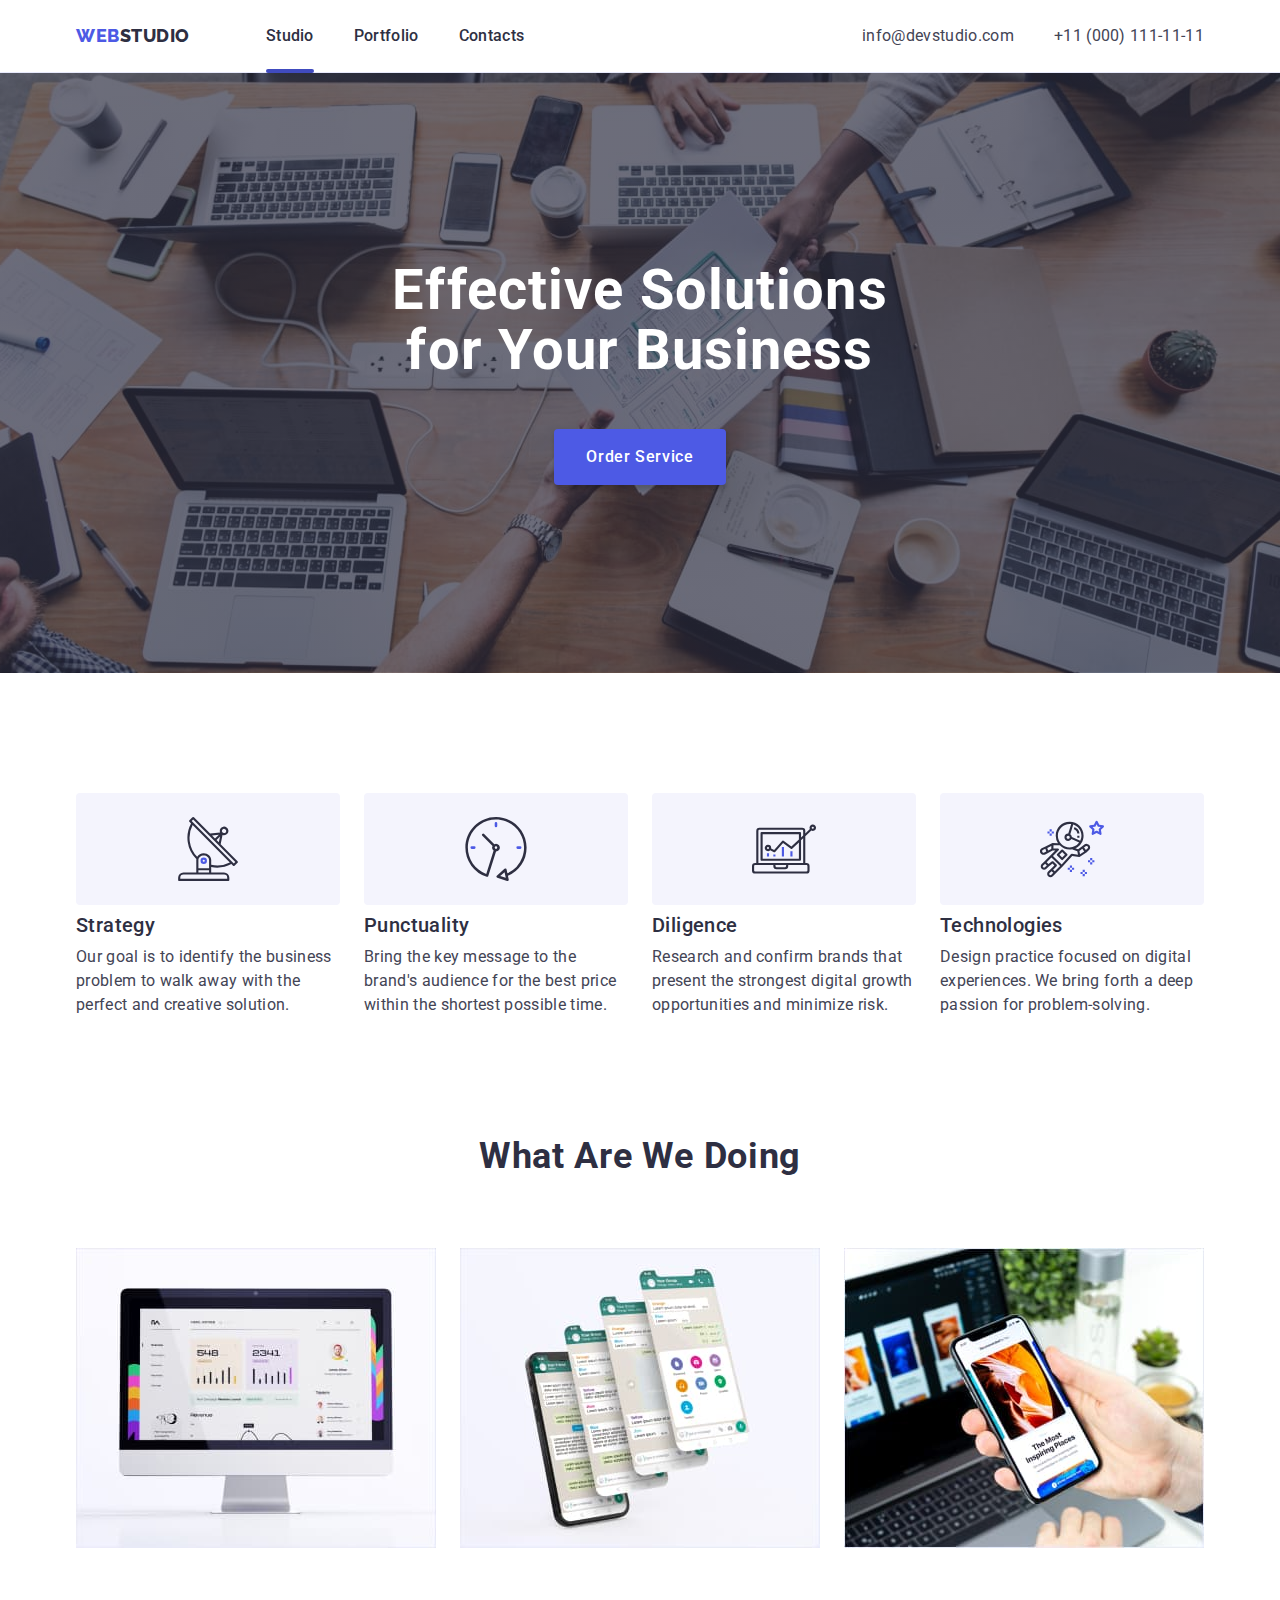
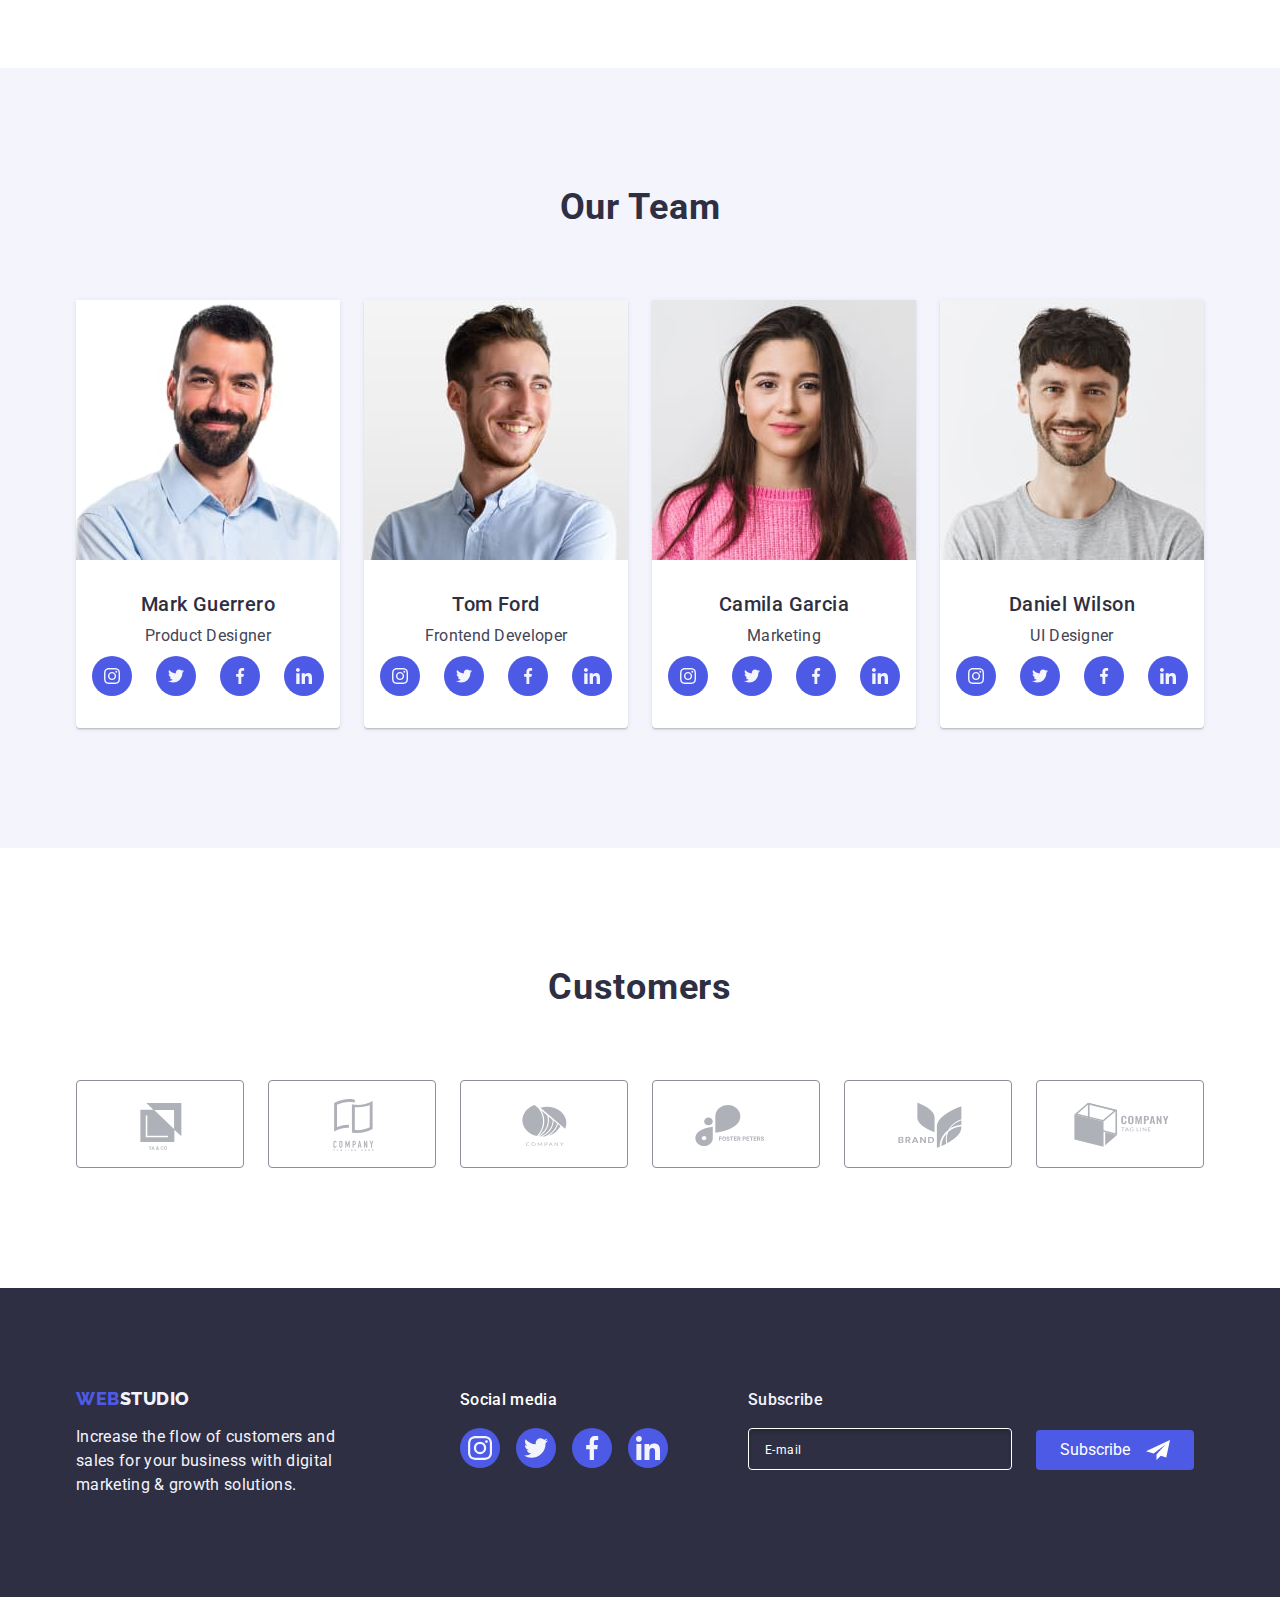
==== index.html @ 1d19f9be "Initial commit" ====
<!DOCTYPE html>
<html lang="en">
<head>
    <meta charset="UTF-8">
    <meta http-equiv="X-UA-Compatible" content="IE=edge">
    <meta name="viewport" content="width=device-width, initial-scale=1.0">
    <title>Web Studio</title>

    <!-- Fonts -->
    <link rel="preconnect" href="https://fonts.googleapis.com">
    <link rel="preconnect" href="https://fonts.gstatic.com" crossorigin>
    <link href="https://fonts.googleapis.com/css2?family=Raleway:wght@800&family=Roboto:wght@400;500;700&display=swap" rel="stylesheet">

    <link rel="stylesheet" href="https://cdn.jsdelivr.net/npm/modern-normalize@1.1.0/modern-normalize.min.css">
    <link rel="stylesheet" href="./css/styles.css">
</head>
<body>
    <header class="header-section">
        <div class=" header-container container">
            <nav class="nav-container">
                <a class="header-logo link logo" href="./index.html">Web<span class="logo-header">Studio</span></a>
                <ul class="nav-list list">
                    <li>
                        <a class="link nav-link current-page" href="./index.html">Studio</a>
                    </li>
            
                    <li>
                        <a class="link nav-link" href="./portfolio.html">Portfolio</a>
                    </li>
            
                    <li>
                        <a class="link nav-link" href="">Contacts</a>
                    </li>
                </ul>
            </nav>
            <address class="contacts">
               <ul class="contacts-list list">
                    <li>
                        <a class="link contacts-link" href="mailto:info@devstudio.com">info@devstudio.com</a>
                    </li>
                    <li>
                        <a class="link contacts-link" href="tel:+110001111111">+11 (000) 111-11-11</a>
                    </li>
                </ul>
            </address>
        </div>
    </header>
    <main>
        <!-- Hero section -->
        <section class="hero-section">
            <div class="hero-container container">
                <h1 class="hero-title">Effective Solutions for Your Business</h1>
                <button type="button" class="order-btn" data-modal-open>Order Service</button>
            </div>
        </section>
        <!-- Our preferences -->
        <section class="preferences-section">
            <div class="container">
                <h2 class="secondary-title visually-hidden">Our preferences</h2>
                <ul class="preferences-list-container list">
                    <li class="preferences-item-container">
                        <div class="preferences-icon-cont">
                            <svg class="preferences-icon" width="64" height="64">
                                <use href="./images/icon.svg#icon-antenna"></use>
                            </svg>
                        </div>
                        <h3 class="tertiary-title">Strategy</h3>
                        <p class="prefernces-desc">Our goal is to identify the business problem to walk away with the perfect and creative solution. </p>
                    </li>
                    <li class="preferences-item-container">
                        <div class="preferences-icon-cont">
                            <svg class="preferences-icon" width="64" height="64">
                                <use href="./images/icon.svg#icon-clock"></use>
                            </svg>
                        </div>
                        <h3 class="tertiary-title">Punctuality</h3>
                        <p class="prefernces-desc">Bring the key message to the brand's audience for the best price within the shortest possible time.</p>
                    </li>
                    <li class="preferences-item-container">
                        <div class="preferences-icon-cont">
                            <svg class="preferences-icon" width="64" height="64">
                                <use href="./images/icon.svg#icon-diagram"></use>
                            </svg>
                        </div>
                        <h3 class="tertiary-title">Diligence</h3>
                        <p class="prefernces-desc">Research and confirm brands that present the strongest digital growth opportunities and minimize risk.</p>
                    </li>
                    <li class="preferences-item-container">
                        <div class="preferences-icon-cont">
                            <svg class="preferences-icon" width="64" height="64">
                                <use href="./images/icon.svg#icon-astronaut"></use>
                            </svg>
                        </div>
                        <h3 class="tertiary-title">Technologies</h3>
                        <p class="prefernces-desc">Design practice focused on digital experiences. We bring forth a deep passion for problem-solving.</p>
                    </li>
                </ul>
            </div>
        </section>
        <!-- Specialization -->
        <section class="specialization-section">
            <div class="container">
                <h2 class="secondary-title">What are we doing</h2>
                <ul class="specialization-list-container list">
                    <li class="spec-item-container">
                        <img class="spec-img" src="./images/directions/direction-1.jpg" alt="desktop computer" width="360" height="300">
                    </li>
                    <li class="spec-item-container">
                        <img class="spec-img" src="./images/directions/direction-2.jpg" alt="mobile applications" width="360" height="300">
                    </li>
                    <li class="spec-item-container">
                        <img class="spec-img" src="./images/directions/direction-3.jpg" alt="laptop and mobile phone" width="360" height="300">
                    </li>
                </ul>
            </div>
        </section>
        <!-- Employees -->
        <section class="employees-section section">
            <div class="container">
                <h2 class="secondary-title">Our Team</h2>
                <ul class="employees-list list">
                    <li class="team-card">
                        <img src="./images/employees/employee-1.jpg" alt="a dark-haired man with a beard in a blue shirt" width="264" height="260">
                        <div class="team-card-thumb">
                            <h3 class="tertiary-title employee-name">Mark Guerrero</h3>
                            <p class="employee-position">Product Designer</p>
                                <ul class="social-list list">
                                    <li class="social-list-item">
                                        <a class="social-list-link" href="#">
                                            <svg class="social-list-icon" width="16" height="16">
                                                <use href="./images/icon.svg#icon-instagram"></use>
                                            </svg>
                                        </a>
                                    </li>
                                    <li class="social-list-item">
                                        <a class="social-list-link" href="#">
                                            <svg class="social-list-icon" width="16" height="16">
                                                <use href="./images/icon.svg#icon-twitter"></use>
                                            </svg>
                                        </a>
                                    </li>
                                    <li class="social-list-item">
                                        <a class="social-list-link" href="#">
                                            <svg class="social-list-icon" width="16" height="16">
                                                <use href="./images/icon.svg#icon-facebook"></use>
                                            </svg>
                                        </a>
                                    </li>
                                    <li class="social-list-item">
                                        <a class="social-list-link" href="#">
                                            <svg class="social-list-icon" width="16" height="16">
                                                <use href="./images/icon.svg#icon-linkedin"></use>
                                            </svg>
                                        </a>
                                    </li>
                                </ul>
                        </div>
                    </li>
                    <li class="team-card">
                        <img src="./images/employees/employee-2.jpg" alt="fair-haired man with a beard in a blue shirt" width="264" height="260">
                        <div class="team-card-thumb">
                            <h3 class="tertiary-title employee-name">Tom Ford</h3>
                            <p class="employee-position">Frontend Developer</p>
                                <ul class="social-list list">
                                    <li class="social-list-item">
                                        <a class="social-list-link" href="#">
                                            <svg class="social-list-icon" width="16" height="16">
                                                <use href="./images/icon.svg#icon-instagram"></use>
                                            </svg>
                                        </a>
                                    </li>
                                    <li class="social-list-item">
                                        <a class="social-list-link" href="#">
                                            <svg class="social-list-icon" width="16" height="16">
                                                <use href="./images/icon.svg#icon-twitter"></use>
                                            </svg>
                                        </a>
                                    </li>
                                    <li class="social-list-item">
                                        <a class="social-list-link" href="#">
                                            <svg class="social-list-icon" width="16" height="16">
                                                <use href="./images/icon.svg#icon-facebook"></use>
                                            </svg>
                                        </a>
                                    </li>
                                    <li class="social-list-item">
                                        <a class="social-list-link" href="#">
                                            <svg class="social-list-icon" width="16" height="16">
                                                <use href="./images/icon.svg#icon-linkedin"></use>
                                            </svg>
                                        </a>
                                    </li>
                                </ul>
                        </div>
                    </li>
                    <li class="team-card">
                        <img src="./images/employees/employee-3.jpg" alt="a girl with dark long hair in a pink sweater" width="264" height="260">
                        <div class="team-card-thumb">
                            <h3 class="tertiary-title employee-name">Camila Garcia</h3>
                            <p class="employee-position">Marketing</p>
                                <ul class="social-list list">
                                    <li class="social-list-item">
                                        <a class="social-list-link" href="#">
                                            <svg class="social-list-icon" width="16" height="16">
                                                <use href="./images/icon.svg#icon-instagram"></use>
                                            </svg>
                                        </a>
                                    </li>
                                    <li class="social-list-item">
                                        <a class="social-list-link" href="#">
                                            <svg class="social-list-icon" width="16" height="16">
                                                <use href="./images/icon.svg#icon-twitter"></use>
                                            </svg>
                                        </a>
                                    </li>
                                    <li class="social-list-item">
                                        <a class="social-list-link" href="#">
                                            <svg class="social-list-icon" width="16" height="16">
                                                <use href="./images/icon.svg#icon-facebook"></use>
                                            </svg>
                                        </a>
                                    </li>
                                    <li class="social-list-item">
                                        <a class="social-list-link" href="#">
                                            <svg class="social-list-icon" width="16" height="16">
                                                <use href="./images/icon.svg#icon-linkedin"></use>
                                            </svg>
                                        </a>
                                    </li>
                                </ul>
                        </div>
                    </li>
                    <li class="team-card">
                        <img src="./images/employees/employee-4.jpg" alt="dark-haired man with a short beard in a gray T-shirt" width="264" height="260">
                        <div class="team-card-thumb">
                            <h3 class="tertiary-title employee-name">Daniel Wilson</h3>
                            <p class="employee-position">UI Designer</p>
                                <ul class="social-list list">
                                    <li class="social-list-item">
                                        <a class="social-list-link" href="#">
                                            <svg class="social-list-icon" width="16" height="16">
                                                <use href="./images/icon.svg#icon-instagram"></use>
                                            </svg>
                                        </a>
                                    </li>
                                    <li class="social-list-item">
                                        <a class="social-list-link" href="#">
                                            <svg class="social-list-icon" width="16" height="16">
                                                <use href="./images/icon.svg#icon-twitter"></use>
                                            </svg>
                                        </a>
                                    </li>
                                    <li class="social-list-item">
                                        <a class="social-list-link" href="#">
                                            <svg class="social-list-icon" width="16" height="16">
                                                <use href="./images/icon.svg#icon-facebook"></use>
                                            </svg>
                                        </a>
                                    </li>
                                    <li class="social-list-item">
                                        <a class="social-list-link" href="#">
                                            <svg class="social-list-icon" width="16" height="16">
                                                <use href="./images/icon.svg#icon-linkedin"></use>
                                            </svg>
                                        </a>
                                    </li>
                                </ul>
                        </div>
                    </li>
                </ul>
            </div>
        </section>
        <!-- Customers -->
        <section class="section">
            <div class="container">
                <h2 class="secondary-title">Customers</h2>
                <ul class="customers-list list">
                    <li class="customers-item">
                        <a href="" class="customers-link">
                            <svg class="customers-icon" width="104" height="56">
                                <use href="./images/icon.svg#icon-client-1"></use>
                            </svg>
                        </a>
                    </li>
                    <li class="customers-item">
                        <a href="" class="customers-link">
                            <svg class="customers-icon" width="104" height="56">
                                <use href="./images/icon.svg#icon-client-2"></use>
                            </svg>
                        </a>
                    </li>
                    <li class="customers-item">
                        <a href="" class="customers-link">
                            <svg class="customers-icon" width="104" height="56">
                                <use href="./images/icon.svg#icon-client-3"></use>
                            </svg>
                        </a>
                    </li>
                    <li class="customers-item">
                        <a href="" class="customers-link">
                            <svg class="customers-icon" width="104" height="56">
                                <use href="./images/icon.svg#icon-client-4"></use>
                            </svg>
                        </a>
                    </li>
                    <li class="customers-item">
                        <a href="" class="customers-link">
                            <svg class="customers-icon" width="104" height="56">
                                <use href="./images/icon.svg#icon-client-5"></use>
                            </svg>
                        </a>
                    </li>
                    <li class="customers-item">
                        <a href="" class="customers-link">
                            <svg class="customers-icon" width="104" height="56">
                                <use href="./images/icon.svg#icon-client-6"></use>
                            </svg>
                        </a>
                    </li>
                </ul>
            </div>
        </section>
    </main>
    <footer class="footer">
       <div class="footer-container container">
            <div class="footer-left-side">
                <a class="footer-logo link logo" href="./index.html">Web<span class="logo-footer">Studio</span></a>
                <p class="footer-text">Increase the flow of customers and sales for your business with digital marketing & growth solutions.</p>
            </div>
            <div class="footer-social-wrapper">
                <p class="footer-social-title">Social media</p>
                    <ul class="footer-social-list social-list list">
                        <li class="social-list-item">
                            <a class="social-list-link footer-social-list-link" href="#">
                                <svg class="social-list-icon" width="24" height="24">
                                    <use href="./images/icon.svg#icon-instagram"></use>
                                </svg>
                            </a>
                        </li>
                        <li class="social-list-item">
                            <a class="social-list-link footer-social-list-link" href="#">
                                <svg class="social-list-icon" width="24" height="24">
                                    <use href="./images/icon.svg#icon-twitter"></use>
                                </svg>
                            </a>
                        </li>
                        <li class="social-list-item">
                            <a class="social-list-link footer-social-list-link" href="#">
                                <svg class="social-list-icon" width="24" height="24">
                                    <use href="./images/icon.svg#icon-facebook"></use>
                                </svg>
                            </a>
                        </li>
                        <li class="social-list-item">
                            <a class="social-list-link footer-social-list-link" href="#">
                                <svg class="social-list-icon" width="24" height="24">
                                    <use href="./images/icon.svg#icon-linkedin"></use>
                                </svg>
                            </a>
                        </li>
                    </ul>
            </div>
            <div class="footer-subscribe-wrapper">
                <form class="footer-subscribe-form" name="footer-subscribe-form" autocomplete="on">
                        <div class="footer-input-wrapper">
                            <p class="footer-sub-label">Subscribe</p>
                            <input class="footer-sub-input" type="email" name="email-subscribe" placeholder="E-mail" aria-label="E-mail">
                        </div>
                    
                    <button class="footer-sub-btn" type="submit">
                        <span class="footer-sub-btn-txt">Subscribe</span>
                        <svg class="footer-sub-btn-img">
                            <use href="./images/icon.svg#icon-footer-sub"></use>
                        </svg>
                    </button>
                </form>
            </div>
        </div>
    </footer>
    <!-- Backdrop - modal -->
    <div class="backdrop is-hidden" data-modal>
        <div class="modal">
            <button class="modal-cls-btn" type="button" data-modal-close>
                <svg class="modal-cls-img">
                    <use href="./images/icon.svg#icon-mdl-cls"></use>
                </svg>
            </button>
            <p class="modal-title">Leave your contacts and we will call you back</p>

            <form class="form-order" name="form-order">
                <label class="form-order-label">
                    <span class="form-order-label-text">Name</span>
                    <span class="form-order-input-wrapper">
                        <input class="form-order-input" name="order-username" type="text">
                        <svg class="form-order-input-img">
                            <use href="./images/icon.svg#icon-mdl-name"></use>
                        </svg>
                    </span>
                </label>
                
                <label class="form-order-label">
                    <span class="form-order-label-text">Phone</span>
                    <span class="form-order-input-wrapper">
                        <input class="form-order-input" name="order-phone" type="tel">
                        <svg class="form-order-input-img">
                            <use href="./images/icon.svg#icon-mdl-phone"></use>
                        </svg>
                    </span>
                </label>

                <label class="form-order-label">
                    <span class="form-order-label-text">Email</span>
                    <span class="form-order-input-wrapper">
                        <input class="form-order-input" name="order-email" type="email">
                        <svg class="form-order-input-img">
                            <use href="./images/icon.svg#icon-mdl-mail"></use>
                        </svg>
                    </span>
                </label>

                <label class="form-order-label-comment">
                    <span class="form-order-label-text">Comment</span>
                    <textarea class="form-order-textarea" name="order-comment" placeholder="Text input"></textarea>
                </label>
                
                <input class="form-order-agreement-check visually-hidden" id="user_agreement" type="checkbox" name="user_agreement" value="agree">
                <label for="user_agreement" class="form-order-agreement-text">
                    I accept the terms and conditions of the &nbsp;<a href="#">Privacy Policy</a> 
                </label>

                <button class="form-order-send" type="submit">Send</button>

            </form>
        </div>
    </div>
    <script src="./js/modal.js"></script>
</body>
</html>
---- css/styles.css ----
:root{
    --light-mode-color: #f4f4fd;
    --primary-brand-color: #4D5AE5;
    --dark-mode-color: #2E2F42;
    --main-text-color: #434455;
    --main-background-color: #fff;
    --link-hover-color: #404BBF;
    --btn-hover-color: #404BBF;
    --hero-text-color: #fff;
    --portfolio-btn-color:#f4f4fd;
    --customers-color: #8E8F99;
    --footer-social-hover: #31D0AA;

    --grid-gap: 24px;

    --transition-dur-func: 250ms cubic-bezier(0.4, 0, 0.2, 1);
}

/* ========== Base styles ========== */
body {
    font-family: Roboto, sans-serif;
    font-weight: 400;
    font-size: 16px;
    line-height: 1.5;
    letter-spacing: 0.02em;
    
    background-color: var(--main-background-color);
    color: var(--main-text-color);
}

h1,
h2,
h3,
h4,
h5,
h6,
p {
margin: 0;
}

img {
    display: block;
}

.visually-hidden {
  position: absolute;
  width: 1px;
  height: 1px;
  margin: -1px;
  border: 0;
  padding: 0;
  
  white-space: nowrap;
  clip-path: inset(100%);
  clip: rect(0 0 0 0);
  overflow: hidden;
}

/* ========== Components ========== */
.container {
/* outline: 2px solid tomato; */

width: 1158px;
margin-left: auto;
margin-right: auto;
padding-left: 15px;
padding-right: 15px;
}

.section {
    padding: 120px 0;
}

.link {
    text-decoration: none;
}

.list{
    list-style: none;
    margin: 0;
    padding-left: 0;
}

.secondary-title{
    font-weight: 700;
    font-size: 36px;
    line-height: 1.1;
    letter-spacing: 0.02em;
    text-align: center;
    text-transform: capitalize;

    color: var(--dark-mode-color);

    margin-bottom: 72px;
}

.tertiary-title{
    font-weight: 500;
    font-size: 20px;
    line-height: 1.2;
    letter-spacing: 0.02em;
    
    color: var(--dark-mode-color);

    margin-bottom: 8px;
}

/* ========== Logo ========== */
.logo{
    font-family: Raleway, sans-serif;
    font-weight: 800;
    font-size: 18px;
    line-height: 1.17;
    letter-spacing: 0.03em;
    text-transform: uppercase;

    color: var(--primary-brand-color);
}

.logo-header{
    color: var(--dark-mode-color);
}

.logo-footer{
    color: var(--light-mode-color);
}

/* ========== Header ========== */
.header-section {
    border-bottom: 1px solid #E7E9FC;
    box-shadow: 0px 2px 1px rgba(46, 47, 66, 0.08), 0px 1px 1px rgba(46, 47, 66, 0.16), 0px 1px 6px rgba(46, 47, 66, 0.08);
    
}

.header-container {
    display: flex;
    align-items: center;
}

.nav-container {
    display: flex;
    align-items: center;
}

.header-logo {
    margin-right: 76px;
}

.nav-list {
    display: flex;
    gap: 40px;
}

.nav-link {
    position: relative;
    display: block;
    padding: 24px 0;
    font-weight: 500;
    color: var(--dark-mode-color);
    transition: color var(--transition-dur-func);
}

.nav-link:hover,
.nav-link:focus,
.contacts-link:hover,
.contacts-link:focus {
    color: var(--link-hover-color);
}

.nav-link.current-page::after {
    position: absolute;
    bottom: -1px;
    display: block;
    content: "";
    width: 100%;
    height: 4px;
    background-color: var(--btn-hover-color);
    border-radius: 2px;
}

.contacts{
    font-style: normal;
    margin-left: auto;
}

.contacts-list {
    display: flex;
    gap: 40px;
}

.contacts-link {
    display: block;
    padding: 24px 0;

    color: inherit;
    transition: color var(--transition-dur-func);
}

/* ========== Hero section ========== */
.hero-section{
    background-color: var(--dark-mode-color);
    padding: 188px 0;
    background-image: linear-gradient(rgba(46, 47, 66, 0.7), rgba(46, 47, 66, 0.7)), url(../images/hero/hero-bg.jpg);
    background-repeat: no-repeat;
    background-position: 50% 50%;
    background-size: cover;
    max-width: 1440px;
    margin: 0 auto;
}

.hero-title{
    font-weight: 700;
    font-size: 56px;
    line-height: 1.07;
    letter-spacing: 0.02em;
    text-align: center;
    color: var(--hero-text-color);
    max-width: 496px;
    margin: 0 auto;
}

.order-btn{
background-color: var(--primary-brand-color);
font-family: inherit;
font-weight: 500;
font-size: 16px;
line-height: 1.5;
align-items: center;
letter-spacing: 0.04em;

color: var(--hero-text-color);

cursor: pointer;

display: block;
min-width: 169px;
height: 56px;
box-shadow: 0px 4px 4px rgba(0, 0, 0, 0.15);
border: none;
border-radius: 4px;
padding: 16px 32px;
margin: 48px auto 0 auto;

transition: background-color var(--transition-dur-func);
}

.order-btn:hover,
.order-btn:focus{
background-color: var(--btn-hover-color);
}

/* ========== Our preferences ========== */
.preferences-section {
    padding: 120px 0;
}

.preferences-list-container{
    display: flex;
    gap: 24px;
}

.preferences-item-container {
    width: calc((100% - var(--grid-gap) * 3) / 4);
}

.preferences-icon-cont {
    display: flex;
    align-items: center;
    justify-content: center;
    height: 112px;

    background-color: var(--light-mode-color);
    
    border-radius: 4px;
    margin-bottom: 8px;
}

.preferences-icon {
    width: 64px;
    height: 64px;
}

.prefernces-desc{
    font-family: inherit;
}

/* ========== Specialization ========== */
.specialization-section {
    padding-bottom: 120px;
}

.specialization-list-container {
display: flex;
gap: var(--grid-gap);
}

.spec-item-container {
    width: calc((100% - var(--grid-gap) * 2) / 3);
}


/* ========== Employees ========== */
.employees-section{
    background-color: var(--light-mode-color);
}

.employees-list {
    display: flex;
    gap: var(--grid-gap);
}

.team-card{
    background-color: var(--main-background-color);
    border-radius: 0px 0px 4px 4px;
    box-shadow: 0px 1px 6px rgba(46, 47, 66, 0.08), 0px 1px 1px rgba(46, 47, 66, 0.16), 0px 2px 1px rgba(46, 47, 66, 0.08);
}

.team-card-thumb {
    padding: 32px 0;
    border-radius: 0px 0px 4px 4px;
}

.employee-name{
    text-align: center;
}

.employee-position{
    font-size: 16px;
    text-align: center;
    margin-bottom: 8px;
}

.social-list {
    display: flex;
    justify-content: center;
    gap: var(--grid-gap);
}

.social-list-link {
    display: flex;
    justify-content: center;
    align-items: center;
    width: 40px;
    height: 40px;
    border-radius: 50%;
    background-color: var(--primary-brand-color);

    transition: background-color var(--transition-dur-func);
}

.social-list-link:hover,
.social-list-link:focus {
    background-color: var(--link-hover-color)
}

.social-list-icon {

    fill: #F4F4FD;
}

/* ========== Customers ========== */
.customers-list {
    display: flex;
    justify-content: center;
    gap: var(--grid-gap);
}

.customers-item {
    width: calc((100% - 120px) / 6);
    height: 88px;
}

.customers-link {
    display: flex;
    align-items: center;
    justify-content: center; 
    width: 100%;
    height: 100%;
    border: 1px solid var(--customers-color);
    border-radius: 4px;
    color: #AFB1B8;
    transition: border-color var(--transition-dur-func), color var(--transition-dur-func);
    
}

.customers-link:hover,
.customers-link:focus {
    color: var(--btn-hover-color);
    border-color: var(--link-hover-color);
}

.customers-icon {
    width: 104px;
    height: 56px;
    fill: currentColor;
}


/* ========== Footer ========== */
.footer{
    background-color: var(--dark-mode-color);
    padding: 100px 0;
    color: var(--light-mode-color);
}

.footer-container {
    display: flex;
    align-items: baseline;
}

.footer-left-side {
    max-width: 264px;
    margin-right: 120px;
}

.footer-logo {
    display: inline-block;
    margin-bottom: 16px;
}

.footer-social-wrapper {
    margin-right: 80px;
}

.footer-social-title {
    font-weight: 500;
    font-size: 16px;
    margin-bottom: 16px;
    color: var(--hero-text-color);
}

.footer-social-list {
    gap: 16px;
}

.footer-social-list-link {
    transition: background-color var(--transition-dur-func);
}

.footer-social-list-link:hover, 
.footer-social-list-link:focus {
    background-color: var(--footer-social-hover);
}

.footer-subscribe-wrapper {
    
}
.footer-subscribe-form {
    display: flex;
    align-items: flex-end;
}

.footer-input-wrapper {
    display: flex;
    flex-direction: column;
}

.footer-sub-label {
    margin-bottom: 16px;

    font-weight: 500;
}

.footer-sub-input{
    margin-right: 24px;
    background-color: transparent;
    border: 1px solid #FFFFFF;
    box-shadow: inset 0px 4px 4px rgba(0, 0, 0, 0.15);
    border-radius: 4px;
    padding: 8px 0 8px 16px;
    color: #fff;
    font-weight: 400;
    font-size: 16px;
    line-height: 1.5;
    width: 264px;
}
.footer-sub-input:focus {
    outline: none;
}
.footer-sub-input::placeholder {
    color: #fff;
    font-size: 12px;
    line-height: 2;
    letter-spacing: 0.04em;
}
.footer-sub-btn {
    padding: 8px 24px;
    display: flex;
    background-color: var(--primary-brand-color);
    border: none;
    border-radius: 4px;
    transition: background-color var(--transition-dur-func);
}
.footer-sub-btn:hover {
    background-color: var(--footer-social-hover);
}
.footer-sub-btn-txt {
    margin-right: 16px;
    font-size: 16px;
    line-height: 24px;
    color: #fff;
}
.footer-sub-btn-img {
    width: 24px;
    height: 24px;
    fill: #fff;
}


/* ========== Backdrop - modal ========== */
/* ==========                ========== */
.is-hidden {
    visibility: hidden;
    opacity: 0;
    pointer-events: none;
    scale: 0;
}

.backdrop {
    position: fixed;
    z-index: 100;
    top: 0;
    left: 0;
    width: 100%;
    height: 100%;

    background: rgba(46, 47, 66, 0.4);

    transition: visibility var(--transition-dur-func), opacity var(--transition-dur-func), scale var(--transition-dur-func);
}
.modal {
    position: absolute;
    top: 50%;
    left: 50%;
    transform: translate(-50%, -50%);
    width: 408px;
    padding: 72px 24px 24px 24px;
    background-color: #FCFCFC;
}
.modal-cls-btn {
    position: absolute;
    top: 24px;
    right: 24px;
    display: flex;
    align-items: center;
    justify-content: center;
    padding: 8px 8px;
    background: #E7E9FC;
    border: 1px solid rgba(0, 0, 0, 0.1);
    border-radius: 50%;
    cursor: pointer;
    transition: background-color var(--transition-dur-func), border var(--transition-dur-func);
}

.modal-cls-btn:hover {
    background-color: var(--btn-hover-color);
    border: 1px solid var(--btn-hover-color);
}

.modal-cls-img {
    width: 8px;
    height: 8px;
    fill: var(--dark-mode-color);
    transition: fill var(--transition-dur-func);
}

.modal-cls-btn:hover .modal-cls-img {
    fill: #fff;
}

.modal-title {
    font-weight: 500;
    text-align: center;
    margin-bottom: 16px;
}

.form-order {
    display: flex;
    flex-direction: column;
    justify-content: flex-start
}
.form-order-label{
    display: flex;
    flex-direction: column;
    margin-bottom: 8px; 
}
.form-order-label-text {
    margin-bottom: 4px;
    font-size: 12px;
    line-height: 1.17;
    color: #8E8F99;
}

.form-order-input-wrapper {
    position: relative;
}

.form-order-input {
    padding: 8px 8px 8px 38px;
    width: 100%;
    border: 1px solid rgba(46, 47, 66, 0.4);
    border-radius: 4px;
    transition: border var(--transition-dur-func);
}

.form-order-input:focus {
    outline: none;
    border: 1px solid var(--primary-brand-color);
}

.form-order-input-img {
    position: absolute;
    top: 8px;
    left: 16px;
    width: 18px;
    height: 24px;
    fill: var(--dark-mode-color);
    transition: fill var(--transition-dur-func);
}

.form-order-input:focus + .form-order-input-img{
    fill: var(--primary-brand-color);
}

.form-order-label-comment {
    display: flex;
    flex-direction: column;
    margin-bottom: 16px;
}

.form-order-textarea {
    padding: 8px 8px 8px 16px;
    height: 120px;
    resize: none;
    border: 1px solid rgba(46, 47, 66, 0.4);
    border-radius: 4px;
    transition: border var(--transition-dur-func);
}

.form-order-textarea:focus {
    outline: none;
    border: 1px solid var(--primary-brand-color);
}

.form-order-textarea::placeholder {
    font-size: 12px;
    line-height: 1.17;
    color: rgba(46, 47, 66, 0.4);;
}

.form-order-agreement-text {
    display: flex;
    align-items: center;
    align-content: center;
    margin-bottom: 4px;
    font-size: 12px;
    line-height: 1.17;
    color: #8E8F99;
    margin-bottom: 24px;
}

.form-order-agreement-text::before {
    content: "";
    display: block;
    width: 16px;
    height: 16px;
    border: 1px solid rgba(46, 47, 66, 0.4);
    border-radius: 2px;
    cursor: pointer;
    margin-right: 8px;
    transition: background-color var(--transition-dur-func),
    border var(--transition-dur-func);
}

.form-order-agreement-check:checked + .form-order-agreement-text::before {
    background-color: var(--btn-hover-color);
    border: 1px solid var(--btn-hover-color);
    background-image: url(../images/icon-mdl-check.svg);
    background-repeat: no-repeat;
    background-position: 50% 50%;
}

.form-order-agreement-check:focus + .form-order-agreement-text::before {
    border: 1px solid var(--primary-brand-color);
}

.form-order-send {
    border: none;
    align-self: center;
    justify-self: center;
    font-weight: 500;
    font-size: 16px;
    line-height: 1.5;
    color: var(--hero-text-color);
    padding: 16px 32px;
    min-width: 169px;
    height: 56px;
    background-color: var(--primary-brand-color);
    box-shadow: 0px 4px 4px rgba(0, 0, 0, 0.15);
    border-radius: 4px;
    transition: background-color var(--transition-dur-func);
    cursor: pointer;
}

.form-order-send:hover,
.form-order-send:focus {
    background-color: var(--btn-hover-color);
}

/* ========== Portfolio page ========== */
/* ==========                ========== */

.portfolio-section {
    padding: 96px 0 120px;
}


/*-- Buttons --*/
.buttons-list {
    display: flex;
    justify-content: center;
    gap: var(--grid-gap);
    margin-bottom: 72px;
}

.portfolio-btn{
    background-color: var(--portfolio-btn-color);
    color: var(--primary-brand-color);

    font-family: inherit;
    font-weight: 500;
    font-size: 16px;
    line-height: 1.5;
    letter-spacing: 0.04em;
    cursor: pointer;

    padding: 12px 24px;
    border: 1px solid #E7E9FC;
    border-radius: 4px;
    transition: background-color var(--transition-dur-func), color var(--transition-dur-func), box-shadow var(--transition-dur-func), border var(--transition-dur-func), border-radius var(--transition-dur-func);

}

.portfolio-btn:hover,
.portfolio-btn:focus{
    background-color: var(--btn-hover-color);
    color: #fff;

    box-shadow: 0px 3px 1px rgba(0, 0, 0, 0.1), 0px 2px 1px rgba(0, 0, 0, 0.08), 0px 2px 2px rgba(0, 0, 0, 0.12);
    border: 1px solid transparent;
    border-radius: 4px;
}

/*-- Portfolio list --*/
.portfolio-list {
    display: flex;
    flex-wrap: wrap;
    row-gap: calc(2 * var(--grid-gap));
    column-gap: var(--grid-gap);;
}

.portfolio-card {
    width: calc((100% - 2 * var(--grid-gap)) / 3)
}

.portfolio-link {
    display: block;
    border: 1px solid #E7E9FC;
    transition: border var(--transition-dur-func), box-shadow var(--transition-dur-func);
}

.portfolio-link:hover,
.portfolio-link:focus {
    border: 1px solid #F4F4FD;
    box-shadow: 0px 1px 6px rgba(46, 47, 66, 0.08), 0px 1px 1px rgba(46, 47, 66, 0.16), 0px 2px 1px rgba(46, 47, 66, 0.08);

}

.portfolio-img-wrapper {
    overflow: hidden;
    position: relative;
}

.portfolio-overlay-desc {
    position: absolute;
    top: 0;
    left: 0;
    overflow-y: auto;
    display: flex;
    width: 100%;
    height: 100%;
    padding: 40px 32px 0;
    color: var(--light-mode-color);
    background-color: var(--primary-brand-color);
    transform: translateY(100%);
    transition: transform var(--transition-dur-func);
}

.portfolio-link:hover .portfolio-overlay-desc,
.portfolio-link:focus .portfolio-overlay-desc {
    transform: translateY(0);
}

.portfolio-desc-thumb {
    padding: 32px 16px;
    border: 1px solid #E7E9FC;
    border-top: none;
}

.portfolio-desc{
    color: var(--main-text-color);
}
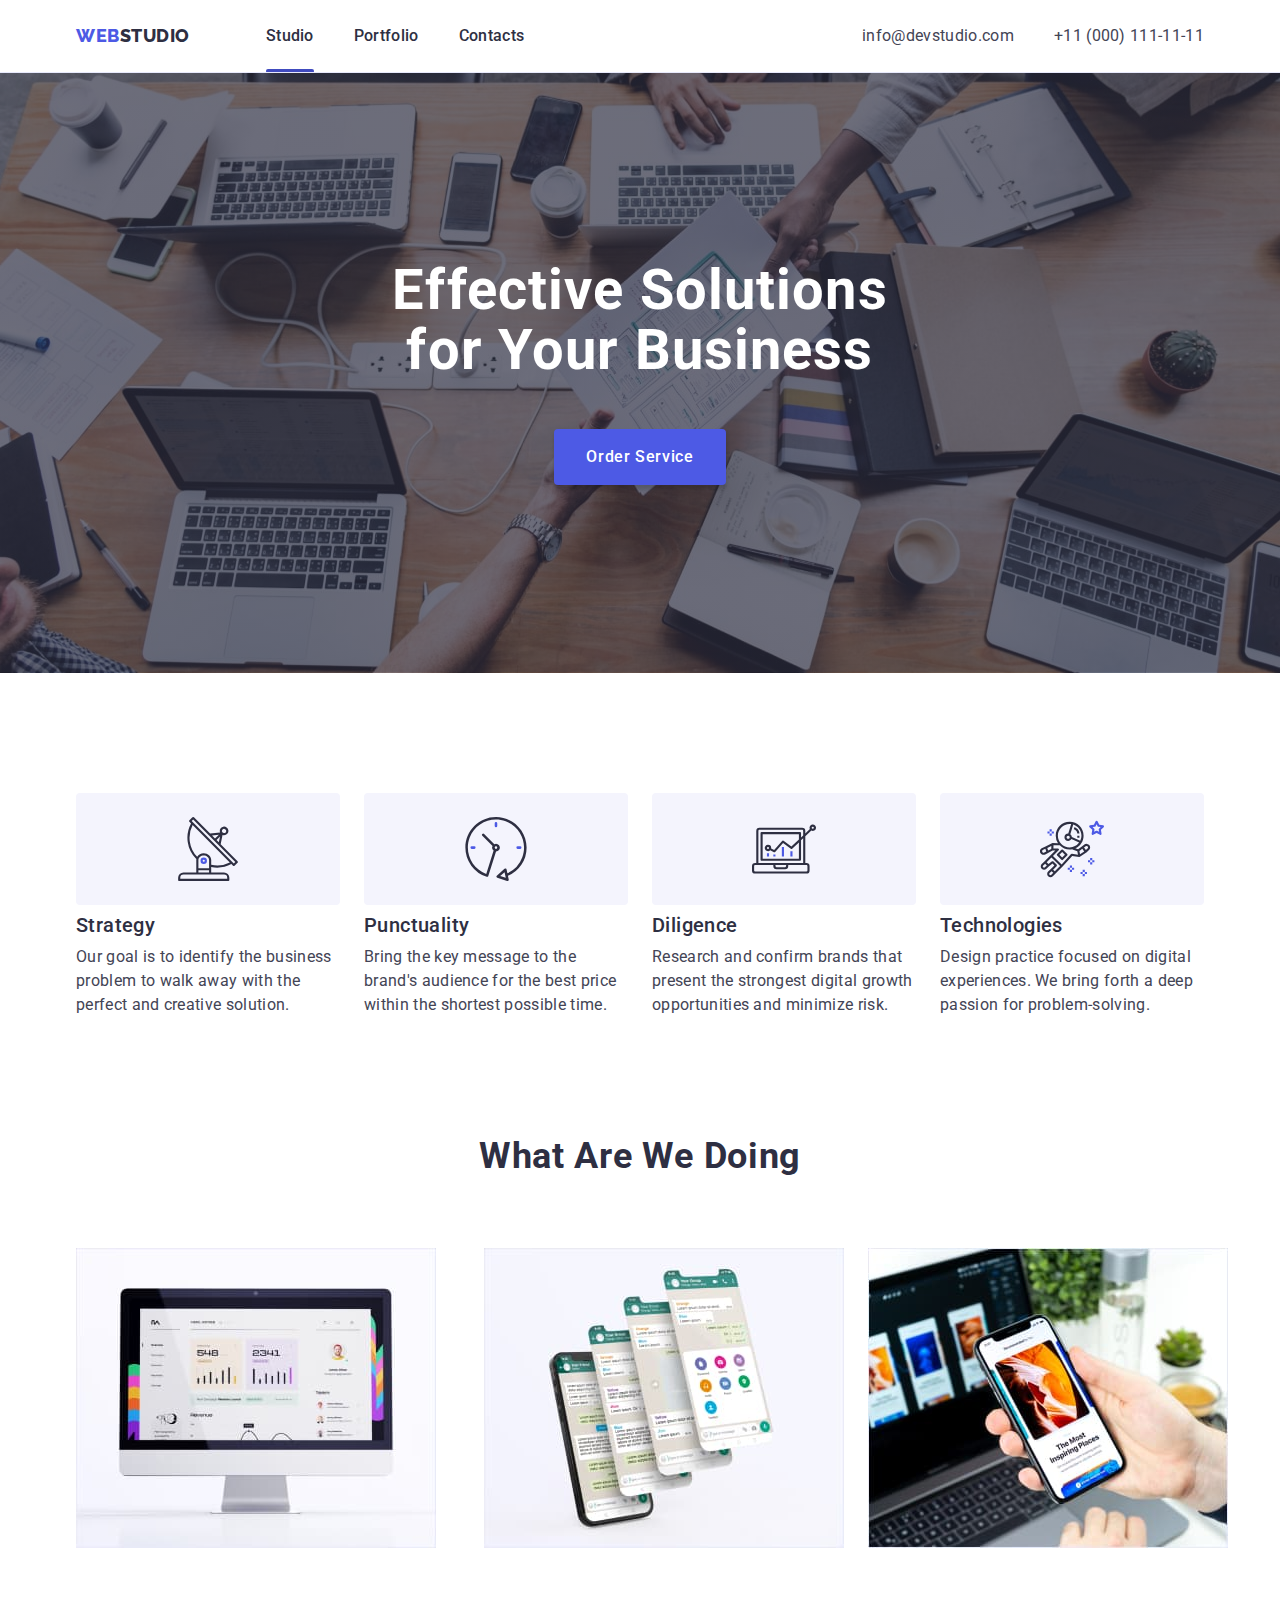
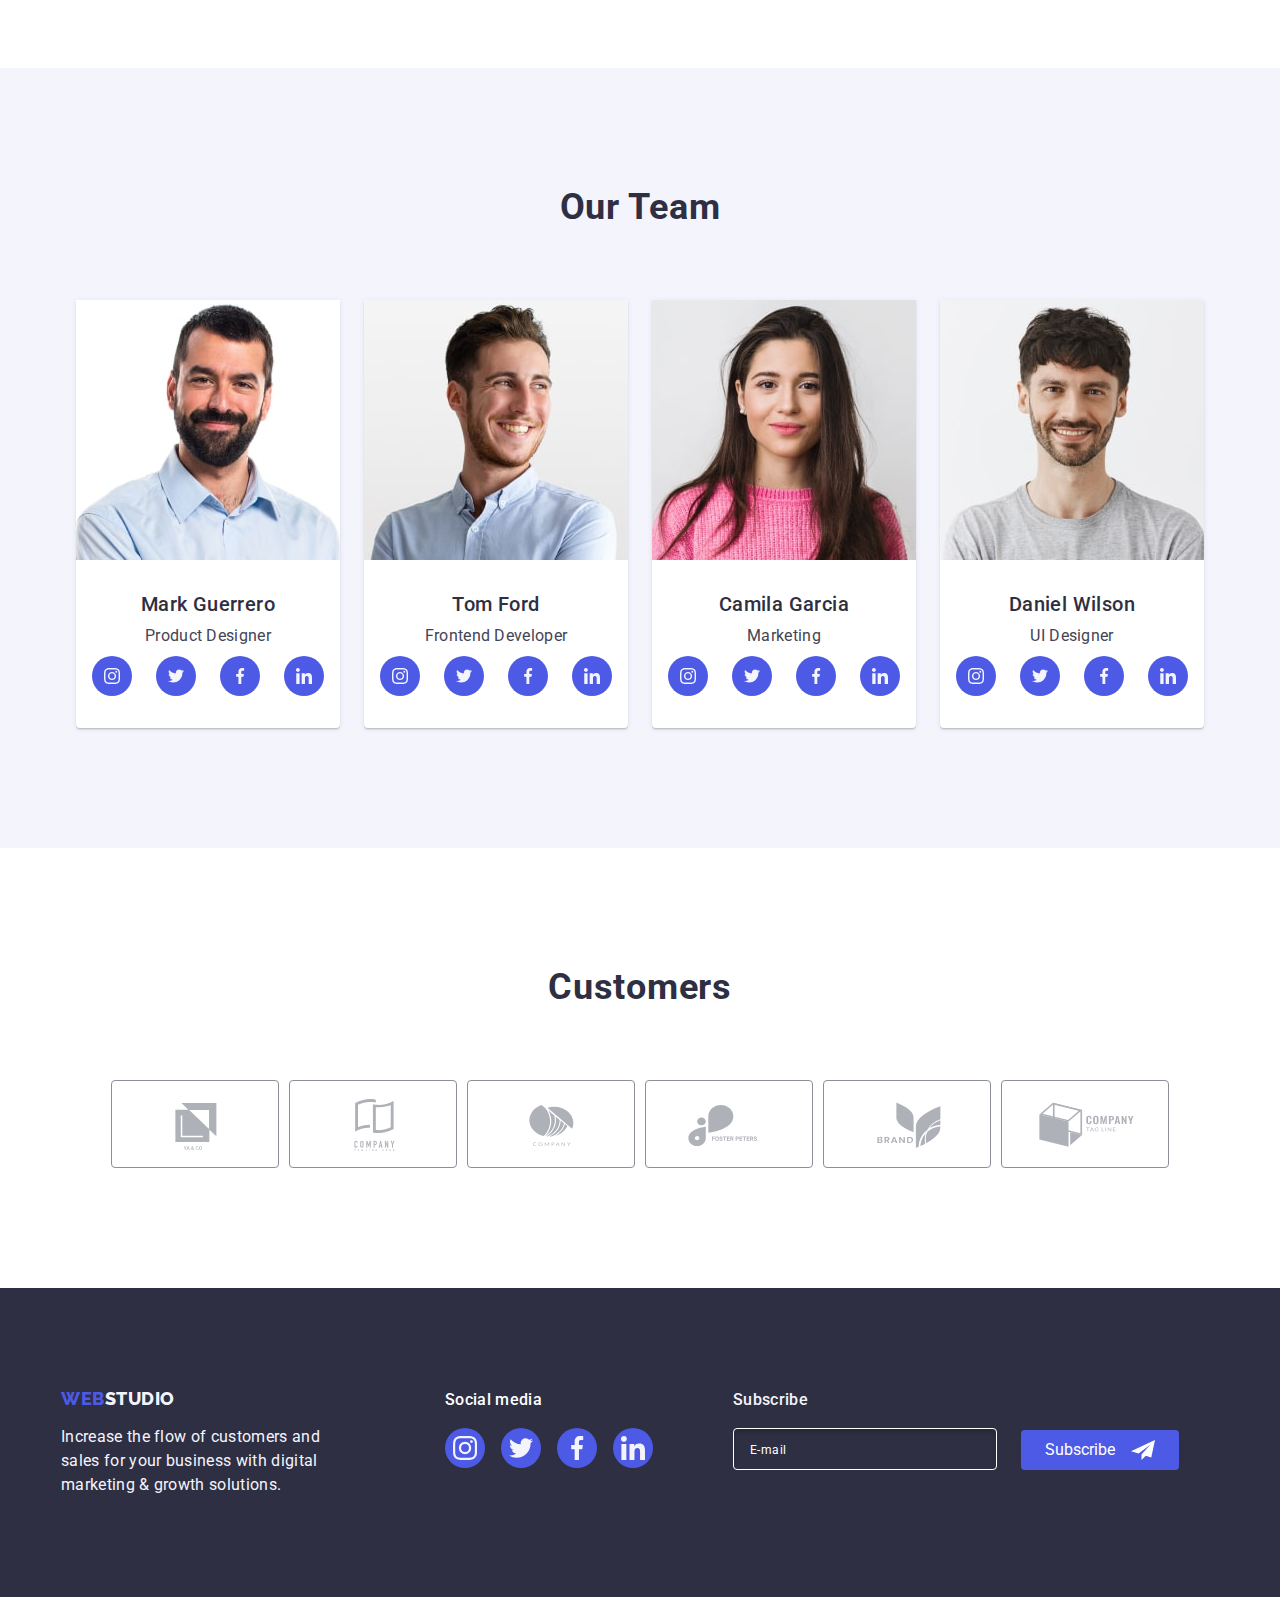
==== commit 2593d288: "HW 7" ====
--- a/index.html
+++ b/index.html
@@ -1,438 +1,690 @@
 <!DOCTYPE html>
 <html lang="en">
-<head>
-    <meta charset="UTF-8">
-    <meta http-equiv="X-UA-Compatible" content="IE=edge">
-    <meta name="viewport" content="width=device-width, initial-scale=1.0">
+  <head>
+    <meta charset="UTF-8" />
+    <meta http-equiv="X-UA-Compatible" content="IE=edge" />
+    <meta name="viewport" content="width=device-width, initial-scale=1.0" />
     <title>Web Studio</title>
 
     <!-- Fonts -->
-    <link rel="preconnect" href="https://fonts.googleapis.com">
-    <link rel="preconnect" href="https://fonts.gstatic.com" crossorigin>
-    <link href="https://fonts.googleapis.com/css2?family=Raleway:wght@800&family=Roboto:wght@400;500;700&display=swap" rel="stylesheet">
-
-    <link rel="stylesheet" href="https://cdn.jsdelivr.net/npm/modern-normalize@1.1.0/modern-normalize.min.css">
-    <link rel="stylesheet" href="./css/styles.css">
-</head>
-<body>
-    <header class="header-section">
-        <div class=" header-container container">
-            <nav class="nav-container">
-                <a class="header-logo link logo" href="./index.html">Web<span class="logo-header">Studio</span></a>
-                <ul class="nav-list list">
-                    <li>
-                        <a class="link nav-link current-page" href="./index.html">Studio</a>
-                    </li>
-            
-                    <li>
-                        <a class="link nav-link" href="./portfolio.html">Portfolio</a>
-                    </li>
-            
-                    <li>
-                        <a class="link nav-link" href="">Contacts</a>
-                    </li>
-                </ul>
-            </nav>
-            <address class="contacts">
-               <ul class="contacts-list list">
-                    <li>
-                        <a class="link contacts-link" href="mailto:info@devstudio.com">info@devstudio.com</a>
-                    </li>
-                    <li>
-                        <a class="link contacts-link" href="tel:+110001111111">+11 (000) 111-11-11</a>
-                    </li>
-                </ul>
-            </address>
-        </div>
+    <link rel="preconnect" href="https://fonts.googleapis.com" />
+    <link rel="preconnect" href="https://fonts.gstatic.com" crossorigin />
+    <link
+      href="https://fonts.googleapis.com/css2?family=Raleway:wght@800&family=Roboto:wght@400;500;700&display=swap"
+      rel="stylesheet"
+    />
+    <!-- Normalize -->
+    <link
+      rel="stylesheet"
+      href="https://cdn.jsdelivr.net/npm/modern-normalize@1.1.0/modern-normalize.min.css"
+    />
+    <!-- Custom styles -->
+    <link rel="stylesheet" href="./css/main.min.css" />
+  </head>
+  <body>
+    <!-- Header -->
+    <header class="header">
+      <div class="header__container container">
+        <nav class="nav">
+          <a class="logo header__logo link" href="./index.html"
+            >Web<span class="logo__text--dark">Studio</span></a
+          >
+          <ul class="nav__list list">
+            <li>
+              <a class="nav__link link nav__link--current" href="./index.html"
+                >Studio</a
+              >
+            </li>
+
+            <li>
+              <a class="nav__link link" href="./portfolio.html">Portfolio</a>
+            </li>
+
+            <li>
+              <a class="nav__link link" href="">Contacts</a>
+            </li>
+          </ul>
+        </nav>
+
+        <address class="contacts">
+          <ul class="contacts__list list">
+            <li>
+              <a class="contacts__link link" href="mailto:info@devstudio.com"
+                >info@devstudio.com</a
+              >
+            </li>
+            <li>
+              <a class="contacts__link link" href="tel:+110001111111"
+                >+11 (000) 111-11-11</a
+              >
+            </li>
+          </ul>
+        </address>
+        <button
+          class="mob-menu-open"
+          aria-label="open mobile menu button"
+          type="button"
+          mob-menu-open
+        >
+          <svg class="mob-menu-open__icon" width="32" height="22">
+            <use href="./images/icon.svg#icon-mob-menu-open"></use>
+          </svg>
+        </button>
+      </div>
+      <div class="modal-mob-menu is-rolled" modal-mob-menu>
+        <div class="container modal-mob-menu__container">
+          <button class="modal-mob-menu__cls-btn" mob-menu-close>
+            <svg class="modal-mob-menu__cls-icon" width="8" height="8">
+              <use href="./images/icon.svg#icon-mdl-cls"></use>
+            </svg>
+          </button>
+          <ul class="modal-mob-menu__nav list">
+            <li>
+              <a class="modal-mob-menu__nav-link link" href="./index.html"
+                >Studio</a
+              >
+            </li>
+            <li>
+              <a class="modal-mob-menu__nav-link link" href="./portfolio.html"
+                >Portfolio</a
+              >
+            </li>
+            <li>
+              <a class="modal-mob-menu__nav-link link" href="#">Contacts</a>
+            </li>
+          </ul>
+          <div>
+            <ul class="mob-menu-contacts list">
+              <li>
+                <a class="mob-menu-contacts__tel link" href="tel:+110001111111"
+                  >+11 (000) 111-11-11</a
+                >
+              </li>
+              <li>
+                <a
+                  class="mob-menu-contacts__mail link"
+                  href="mailto:info@devstudio.com"
+                  >info@devstudio.com</a
+                >
+              </li>
+            </ul>
+            <ul class="social-list social-list__mob-menu list">
+              <li>
+                <a class="social-list__link link" href="">
+                  <svg class="social-list__icon" width="24px" height="24px">
+                    <use href="./images/icon.svg#icon-instagram"></use>
+                  </svg>
+                </a>
+              </li>
+              <li>
+                <a class="social-list__link link" href="">
+                  <svg class="social-list__icon" width="24px" height="24px">
+                    <use href="./images/icon.svg#icon-twitter"></use>
+                  </svg>
+                </a>
+              </li>
+              <li>
+                <a class="social-list__link link" href="">
+                  <svg class="social-list__icon" width="24px" height="24px">
+                    <use href="./images/icon.svg#icon-facebook"></use>
+                  </svg>
+                </a>
+              </li>
+              <li>
+                <a class="social-list__link link" href="">
+                  <svg class="social-list__icon" width="24px" height="24px">
+                    <use href="./images/icon.svg#icon-linkedin"></use>
+                  </svg>
+                </a>
+              </li>
+            </ul>
+          </div>
+        </div>
+      </div>
     </header>
     <main>
-        <!-- Hero section -->
-        <section class="hero-section">
-            <div class="hero-container container">
-                <h1 class="hero-title">Effective Solutions for Your Business</h1>
-                <button type="button" class="order-btn" data-modal-open>Order Service</button>
-            </div>
-        </section>
-        <!-- Our preferences -->
-        <section class="preferences-section">
-            <div class="container">
-                <h2 class="secondary-title visually-hidden">Our preferences</h2>
-                <ul class="preferences-list-container list">
-                    <li class="preferences-item-container">
-                        <div class="preferences-icon-cont">
-                            <svg class="preferences-icon" width="64" height="64">
-                                <use href="./images/icon.svg#icon-antenna"></use>
-                            </svg>
-                        </div>
-                        <h3 class="tertiary-title">Strategy</h3>
-                        <p class="prefernces-desc">Our goal is to identify the business problem to walk away with the perfect and creative solution. </p>
-                    </li>
-                    <li class="preferences-item-container">
-                        <div class="preferences-icon-cont">
-                            <svg class="preferences-icon" width="64" height="64">
-                                <use href="./images/icon.svg#icon-clock"></use>
-                            </svg>
-                        </div>
-                        <h3 class="tertiary-title">Punctuality</h3>
-                        <p class="prefernces-desc">Bring the key message to the brand's audience for the best price within the shortest possible time.</p>
-                    </li>
-                    <li class="preferences-item-container">
-                        <div class="preferences-icon-cont">
-                            <svg class="preferences-icon" width="64" height="64">
-                                <use href="./images/icon.svg#icon-diagram"></use>
-                            </svg>
-                        </div>
-                        <h3 class="tertiary-title">Diligence</h3>
-                        <p class="prefernces-desc">Research and confirm brands that present the strongest digital growth opportunities and minimize risk.</p>
-                    </li>
-                    <li class="preferences-item-container">
-                        <div class="preferences-icon-cont">
-                            <svg class="preferences-icon" width="64" height="64">
-                                <use href="./images/icon.svg#icon-astronaut"></use>
-                            </svg>
-                        </div>
-                        <h3 class="tertiary-title">Technologies</h3>
-                        <p class="prefernces-desc">Design practice focused on digital experiences. We bring forth a deep passion for problem-solving.</p>
-                    </li>
+      <!-- Hero section -->
+      <section class="hero">
+        <div class="container">
+          <h1 class="hero__title">Effective Solutions for Your Business</h1>
+          <button type="button" class="order-btn" data-modal-open>
+            Order Service
+          </button>
+        </div>
+      </section>
+      <!-- Our preferences -->
+      <section class="preferences section">
+        <div class="container">
+          <h2 class="section-title visually-hidden">Our preferences</h2>
+          <ul class="preferences__list list">
+            <li class="preferences__item">
+              <div class="preferences__icon-container">
+                <svg class="preferences__icon" width="64" height="64">
+                  <use href="./images/icon.svg#icon-antenna"></use>
+                </svg>
+              </div>
+              <h3 class="card-title">Strategy</h3>
+              <p class="prefernces__desc">
+                Our goal is to identify the business problem to walk away with
+                the perfect and creative solution.
+              </p>
+            </li>
+            <li class="preferences__item">
+              <div class="preferences__icon-container">
+                <svg class="preferences__icon" width="64" height="64">
+                  <use href="./images/icon.svg#icon-clock"></use>
+                </svg>
+              </div>
+              <h3 class="card-title">Punctuality</h3>
+              <p class="prefernces__desc">
+                Bring the key message to the brand's audience for the best price
+                within the shortest possible time.
+              </p>
+            </li>
+            <li class="preferences__item">
+              <div class="preferences__icon-container">
+                <svg class="preferences__icon" width="64" height="64">
+                  <use href="./images/icon.svg#icon-diagram"></use>
+                </svg>
+              </div>
+              <h3 class="card-title">Diligence</h3>
+              <p class="prefernces__desc">
+                Research and confirm brands that present the strongest digital
+                growth opportunities and minimize risk.
+              </p>
+            </li>
+            <li class="preferences__item">
+              <div class="preferences__icon-container">
+                <svg class="preferences__icon" width="64" height="64">
+                  <use href="./images/icon.svg#icon-astronaut"></use>
+                </svg>
+              </div>
+              <h3 class="card-title">Technologies</h3>
+              <p class="prefernces__desc">
+                Design practice focused on digital experiences. We bring forth a
+                deep passion for problem-solving.
+              </p>
+            </li>
+          </ul>
+        </div>
+      </section>
+      <!-- Specialization -->
+      <section class="specialization">
+        <div class="container">
+          <h2 class="section-title">What are we doing</h2>
+          <ul class="specialization__list list">
+            <li class="specialization__item">
+              <img
+                src="./images/directions/direction-1.jpg"
+                alt="laptop and mobile phone"
+                width="360"
+                height="300"
+              />
+            </li>
+            <li class="specialization__item"></li>
+            <li class="specialization__item">
+              <img
+                src="./images/directions/direction-2.jpg"
+                alt="mobile applications"
+                width="360"
+                height="300"
+              />
+            </li>
+            <li class="specialization__item">
+              <img
+                src="./images/directions/direction-3.jpg"
+                alt="laptop and mobile phone"
+                width="360"
+                height="300"
+              />
+            </li>
+          </ul>
+        </div>
+      </section>
+      <!-- Our Team -->
+      <section class="team section">
+        <div class="container">
+          <h2 class="section-title">Our Team</h2>
+          <ul class="team__list list">
+            <li class="team__card">
+              <img
+                srcset="./images/employees/employee-1@2x.jpg 2x"
+                src="./images/employees/employee-1@1x.jpg"
+                alt="a dark-haired man with a beard in a blue shirt"
+                width="264"
+                height="260"
+              />
+              <div class="team__desc-container">
+                <h3 class="team__employee-name card-title">Mark Guerrero</h3>
+                <p class="team__position">Product Designer</p>
+                <ul class="social-list social-list--bigger-gap list">
+                  <li>
+                    <a
+                      class="social-list__link social-list__link--ocean-theme"
+                      href="#"
+                    >
+                      <svg class="social-list__icon" width="16" height="16">
+                        <use href="./images/icon.svg#icon-instagram"></use>
+                      </svg>
+                    </a>
+                  </li>
+                  <li>
+                    <a
+                      class="social-list__link social-list__link--ocean-theme"
+                      href="#"
+                    >
+                      <svg class="social-list__icon" width="16" height="16">
+                        <use href="./images/icon.svg#icon-twitter"></use>
+                      </svg>
+                    </a>
+                  </li>
+                  <li>
+                    <a
+                      class="social-list__link social-list__link--ocean-theme"
+                      href="#"
+                    >
+                      <svg class="social-list__icon" width="16" height="16">
+                        <use href="./images/icon.svg#icon-facebook"></use>
+                      </svg>
+                    </a>
+                  </li>
+                  <li>
+                    <a
+                      class="social-list__link social-list__link--ocean-theme"
+                      href="#"
+                    >
+                      <svg class="social-list__icon" width="16" height="16">
+                        <use href="./images/icon.svg#icon-linkedin"></use>
+                      </svg>
+                    </a>
+                  </li>
                 </ul>
-            </div>
-        </section>
-        <!-- Specialization -->
-        <section class="specialization-section">
-            <div class="container">
-                <h2 class="secondary-title">What are we doing</h2>
-                <ul class="specialization-list-container list">
-                    <li class="spec-item-container">
-                        <img class="spec-img" src="./images/directions/direction-1.jpg" alt="desktop computer" width="360" height="300">
-                    </li>
-                    <li class="spec-item-container">
-                        <img class="spec-img" src="./images/directions/direction-2.jpg" alt="mobile applications" width="360" height="300">
-                    </li>
-                    <li class="spec-item-container">
-                        <img class="spec-img" src="./images/directions/direction-3.jpg" alt="laptop and mobile phone" width="360" height="300">
-                    </li>
+              </div>
+            </li>
+            <li class="team__card">
+              <img
+                srcset="./images/employees/employee-2@2x.jpg 2x"
+                src="./images/employees/employee-2@1x.jpg"
+                alt="fair-haired man with a beard in a blue shirt"
+                width="264"
+                height="260"
+              />
+              <div class="team__desc-container">
+                <h3 class="team__employee-name card-title">Tom Ford</h3>
+                <p class="team__position">Frontend Developer</p>
+                <ul class="social-list social-list--bigger-gap list">
+                  <li>
+                    <a
+                      class="social-list__link social-list__link--ocean-theme"
+                      href="#"
+                    >
+                      <svg class="social-list__icon" width="16" height="16">
+                        <use href="./images/icon.svg#icon-instagram"></use>
+                      </svg>
+                    </a>
+                  </li>
+                  <li>
+                    <a
+                      class="social-list__link social-list__link--ocean-theme"
+                      href="#"
+                    >
+                      <svg class="social-list__icon" width="16" height="16">
+                        <use href="./images/icon.svg#icon-twitter"></use>
+                      </svg>
+                    </a>
+                  </li>
+                  <li>
+                    <a
+                      class="social-list__link social-list__link--ocean-theme"
+                      href="#"
+                    >
+                      <svg class="social-list__icon" width="16" height="16">
+                        <use href="./images/icon.svg#icon-facebook"></use>
+                      </svg>
+                    </a>
+                  </li>
+                  <li>
+                    <a
+                      class="social-list__link social-list__link--ocean-theme"
+                      href="#"
+                    >
+                      <svg class="social-list__icon" width="16" height="16">
+                        <use href="./images/icon.svg#icon-linkedin"></use>
+                      </svg>
+                    </a>
+                  </li>
                 </ul>
-            </div>
-        </section>
-        <!-- Employees -->
-        <section class="employees-section section">
-            <div class="container">
-                <h2 class="secondary-title">Our Team</h2>
-                <ul class="employees-list list">
-                    <li class="team-card">
-                        <img src="./images/employees/employee-1.jpg" alt="a dark-haired man with a beard in a blue shirt" width="264" height="260">
-                        <div class="team-card-thumb">
-                            <h3 class="tertiary-title employee-name">Mark Guerrero</h3>
-                            <p class="employee-position">Product Designer</p>
-                                <ul class="social-list list">
-                                    <li class="social-list-item">
-                                        <a class="social-list-link" href="#">
-                                            <svg class="social-list-icon" width="16" height="16">
-                                                <use href="./images/icon.svg#icon-instagram"></use>
-                                            </svg>
-                                        </a>
-                                    </li>
-                                    <li class="social-list-item">
-                                        <a class="social-list-link" href="#">
-                                            <svg class="social-list-icon" width="16" height="16">
-                                                <use href="./images/icon.svg#icon-twitter"></use>
-                                            </svg>
-                                        </a>
-                                    </li>
-                                    <li class="social-list-item">
-                                        <a class="social-list-link" href="#">
-                                            <svg class="social-list-icon" width="16" height="16">
-                                                <use href="./images/icon.svg#icon-facebook"></use>
-                                            </svg>
-                                        </a>
-                                    </li>
-                                    <li class="social-list-item">
-                                        <a class="social-list-link" href="#">
-                                            <svg class="social-list-icon" width="16" height="16">
-                                                <use href="./images/icon.svg#icon-linkedin"></use>
-                                            </svg>
-                                        </a>
-                                    </li>
-                                </ul>
-                        </div>
-                    </li>
-                    <li class="team-card">
-                        <img src="./images/employees/employee-2.jpg" alt="fair-haired man with a beard in a blue shirt" width="264" height="260">
-                        <div class="team-card-thumb">
-                            <h3 class="tertiary-title employee-name">Tom Ford</h3>
-                            <p class="employee-position">Frontend Developer</p>
-                                <ul class="social-list list">
-                                    <li class="social-list-item">
-                                        <a class="social-list-link" href="#">
-                                            <svg class="social-list-icon" width="16" height="16">
-                                                <use href="./images/icon.svg#icon-instagram"></use>
-                                            </svg>
-                                        </a>
-                                    </li>
-                                    <li class="social-list-item">
-                                        <a class="social-list-link" href="#">
-                                            <svg class="social-list-icon" width="16" height="16">
-                                                <use href="./images/icon.svg#icon-twitter"></use>
-                                            </svg>
-                                        </a>
-                                    </li>
-                                    <li class="social-list-item">
-                                        <a class="social-list-link" href="#">
-                                            <svg class="social-list-icon" width="16" height="16">
-                                                <use href="./images/icon.svg#icon-facebook"></use>
-                                            </svg>
-                                        </a>
-                                    </li>
-                                    <li class="social-list-item">
-                                        <a class="social-list-link" href="#">
-                                            <svg class="social-list-icon" width="16" height="16">
-                                                <use href="./images/icon.svg#icon-linkedin"></use>
-                                            </svg>
-                                        </a>
-                                    </li>
-                                </ul>
-                        </div>
-                    </li>
-                    <li class="team-card">
-                        <img src="./images/employees/employee-3.jpg" alt="a girl with dark long hair in a pink sweater" width="264" height="260">
-                        <div class="team-card-thumb">
-                            <h3 class="tertiary-title employee-name">Camila Garcia</h3>
-                            <p class="employee-position">Marketing</p>
-                                <ul class="social-list list">
-                                    <li class="social-list-item">
-                                        <a class="social-list-link" href="#">
-                                            <svg class="social-list-icon" width="16" height="16">
-                                                <use href="./images/icon.svg#icon-instagram"></use>
-                                            </svg>
-                                        </a>
-                                    </li>
-                                    <li class="social-list-item">
-                                        <a class="social-list-link" href="#">
-                                            <svg class="social-list-icon" width="16" height="16">
-                                                <use href="./images/icon.svg#icon-twitter"></use>
-                                            </svg>
-                                        </a>
-                                    </li>
-                                    <li class="social-list-item">
-                                        <a class="social-list-link" href="#">
-                                            <svg class="social-list-icon" width="16" height="16">
-                                                <use href="./images/icon.svg#icon-facebook"></use>
-                                            </svg>
-                                        </a>
-                                    </li>
-                                    <li class="social-list-item">
-                                        <a class="social-list-link" href="#">
-                                            <svg class="social-list-icon" width="16" height="16">
-                                                <use href="./images/icon.svg#icon-linkedin"></use>
-                                            </svg>
-                                        </a>
-                                    </li>
-                                </ul>
-                        </div>
-                    </li>
-                    <li class="team-card">
-                        <img src="./images/employees/employee-4.jpg" alt="dark-haired man with a short beard in a gray T-shirt" width="264" height="260">
-                        <div class="team-card-thumb">
-                            <h3 class="tertiary-title employee-name">Daniel Wilson</h3>
-                            <p class="employee-position">UI Designer</p>
-                                <ul class="social-list list">
-                                    <li class="social-list-item">
-                                        <a class="social-list-link" href="#">
-                                            <svg class="social-list-icon" width="16" height="16">
-                                                <use href="./images/icon.svg#icon-instagram"></use>
-                                            </svg>
-                                        </a>
-                                    </li>
-                                    <li class="social-list-item">
-                                        <a class="social-list-link" href="#">
-                                            <svg class="social-list-icon" width="16" height="16">
-                                                <use href="./images/icon.svg#icon-twitter"></use>
-                                            </svg>
-                                        </a>
-                                    </li>
-                                    <li class="social-list-item">
-                                        <a class="social-list-link" href="#">
-                                            <svg class="social-list-icon" width="16" height="16">
-                                                <use href="./images/icon.svg#icon-facebook"></use>
-                                            </svg>
-                                        </a>
-                                    </li>
-                                    <li class="social-list-item">
-                                        <a class="social-list-link" href="#">
-                                            <svg class="social-list-icon" width="16" height="16">
-                                                <use href="./images/icon.svg#icon-linkedin"></use>
-                                            </svg>
-                                        </a>
-                                    </li>
-                                </ul>
-                        </div>
-                    </li>
+              </div>
+            </li>
+            <li class="team__card">
+              <img
+                srcset="./images/employees/employee-3@2x.jpg 2x"
+                src="./images/employees/employee-3@1x.jpg"
+                alt="a girl with dark long hair in a pink sweater"
+                width="264"
+                height="260"
+              />
+              <div class="team__desc-container">
+                <h3 class="team__employee-name card-title">Camila Garcia</h3>
+                <p class="team__position">Marketing</p>
+                <ul class="social-list social-list--bigger-gap list">
+                  <li>
+                    <a
+                      class="social-list__link social-list__link--ocean-theme"
+                      href="#"
+                    >
+                      <svg class="social-list__icon" width="16" height="16">
+                        <use href="./images/icon.svg#icon-instagram"></use>
+                      </svg>
+                    </a>
+                  </li>
+                  <li>
+                    <a
+                      class="social-list__link social-list__link--ocean-theme"
+                      href="#"
+                    >
+                      <svg class="social-list__icon" width="16" height="16">
+                        <use href="./images/icon.svg#icon-twitter"></use>
+                      </svg>
+                    </a>
+                  </li>
+                  <li>
+                    <a
+                      class="social-list__link social-list__link--ocean-theme"
+                      href="#"
+                    >
+                      <svg class="social-list__icon" width="16" height="16">
+                        <use href="./images/icon.svg#icon-facebook"></use>
+                      </svg>
+                    </a>
+                  </li>
+                  <li>
+                    <a
+                      class="social-list__link social-list__link--ocean-theme"
+                      href="#"
+                    >
+                      <svg class="social-list__icon" width="16" height="16">
+                        <use href="./images/icon.svg#icon-linkedin"></use>
+                      </svg>
+                    </a>
+                  </li>
                 </ul>
-            </div>
-        </section>
-        <!-- Customers -->
-        <section class="section">
-            <div class="container">
-                <h2 class="secondary-title">Customers</h2>
-                <ul class="customers-list list">
-                    <li class="customers-item">
-                        <a href="" class="customers-link">
-                            <svg class="customers-icon" width="104" height="56">
-                                <use href="./images/icon.svg#icon-client-1"></use>
-                            </svg>
-                        </a>
-                    </li>
-                    <li class="customers-item">
-                        <a href="" class="customers-link">
-                            <svg class="customers-icon" width="104" height="56">
-                                <use href="./images/icon.svg#icon-client-2"></use>
-                            </svg>
-                        </a>
-                    </li>
-                    <li class="customers-item">
-                        <a href="" class="customers-link">
-                            <svg class="customers-icon" width="104" height="56">
-                                <use href="./images/icon.svg#icon-client-3"></use>
-                            </svg>
-                        </a>
-                    </li>
-                    <li class="customers-item">
-                        <a href="" class="customers-link">
-                            <svg class="customers-icon" width="104" height="56">
-                                <use href="./images/icon.svg#icon-client-4"></use>
-                            </svg>
-                        </a>
-                    </li>
-                    <li class="customers-item">
-                        <a href="" class="customers-link">
-                            <svg class="customers-icon" width="104" height="56">
-                                <use href="./images/icon.svg#icon-client-5"></use>
-                            </svg>
-                        </a>
-                    </li>
-                    <li class="customers-item">
-                        <a href="" class="customers-link">
-                            <svg class="customers-icon" width="104" height="56">
-                                <use href="./images/icon.svg#icon-client-6"></use>
-                            </svg>
-                        </a>
-                    </li>
+              </div>
+            </li>
+            <li class="team__card">
+              <img
+                srcset="./images/employees/employee-4@2x.jpg 2x"
+                src="./images/employees/employee-4@1x.jpg"
+                alt="dark-haired man with a short beard in a gray T-shirt"
+                width="264"
+                height="260"
+              />
+              <div class="team__desc-container">
+                <h3 class="team__employee-name card-title">Daniel Wilson</h3>
+                <p class="team__position">UI Designer</p>
+                <ul class="social-list social-list--bigger-gap list">
+                  <li>
+                    <a
+                      class="social-list__link social-list__link--ocean-theme"
+                      href="#"
+                    >
+                      <svg class="social-list__icon" width="16" height="16">
+                        <use href="./images/icon.svg#icon-instagram"></use>
+                      </svg>
+                    </a>
+                  </li>
+                  <li>
+                    <a
+                      class="social-list__link social-list__link--ocean-theme"
+                      href="#"
+                    >
+                      <svg class="social-list__icon" width="16" height="16">
+                        <use href="./images/icon.svg#icon-twitter"></use>
+                      </svg>
+                    </a>
+                  </li>
+                  <li>
+                    <a
+                      class="social-list__link social-list__link--ocean-theme"
+                      href="#"
+                    >
+                      <svg class="social-list__icon" width="16" height="16">
+                        <use href="./images/icon.svg#icon-facebook"></use>
+                      </svg>
+                    </a>
+                  </li>
+                  <li>
+                    <a
+                      class="social-list__link social-list__link--ocean-theme"
+                      href="#"
+                    >
+                      <svg class="social-list__icon" width="16" height="16">
+                        <use href="./images/icon.svg#icon-linkedin"></use>
+                      </svg>
+                    </a>
+                  </li>
                 </ul>
-            </div>
-        </section>
+              </div>
+            </li>
+          </ul>
+        </div>
+      </section>
+      <!-- Customers -->
+      <section class="customers section">
+        <div class="container">
+          <h2 class="section-title">Customers</h2>
+          <ul class="customers__list list">
+            <li class="customers__item">
+              <a href="" class="customers__link">
+                <svg class="customers__icon" width="104" height="56">
+                  <use href="./images/icon.svg#icon-client-1"></use>
+                </svg>
+              </a>
+            </li>
+            <li class="customers__item">
+              <a href="" class="customers__link">
+                <svg class="customers__icon" width="104" height="56">
+                  <use href="./images/icon.svg#icon-client-2"></use>
+                </svg>
+              </a>
+            </li>
+            <li class="customers__item">
+              <a href="" class="customers__link">
+                <svg class="customers__icon" width="104" height="56">
+                  <use href="./images/icon.svg#icon-client-3"></use>
+                </svg>
+              </a>
+            </li>
+            <li class="customers__item">
+              <a href="" class="customers__link">
+                <svg class="customers__icon" width="104" height="56">
+                  <use href="./images/icon.svg#icon-client-4"></use>
+                </svg>
+              </a>
+            </li>
+            <li class="customers__item">
+              <a href="" class="customers__link">
+                <svg class="customers__icon" width="104" height="56">
+                  <use href="./images/icon.svg#icon-client-5"></use>
+                </svg>
+              </a>
+            </li>
+            <li class="customers__item">
+              <a href="" class="customers__link">
+                <svg class="customers__icon" width="104" height="56">
+                  <use href="./images/icon.svg#icon-client-6"></use>
+                </svg>
+              </a>
+            </li>
+          </ul>
+        </div>
+      </section>
     </main>
+    <!-- Footer -->
     <footer class="footer">
-       <div class="footer-container container">
-            <div class="footer-left-side">
-                <a class="footer-logo link logo" href="./index.html">Web<span class="logo-footer">Studio</span></a>
-                <p class="footer-text">Increase the flow of customers and sales for your business with digital marketing & growth solutions.</p>
-            </div>
-            <div class="footer-social-wrapper">
-                <p class="footer-social-title">Social media</p>
-                    <ul class="footer-social-list social-list list">
-                        <li class="social-list-item">
-                            <a class="social-list-link footer-social-list-link" href="#">
-                                <svg class="social-list-icon" width="24" height="24">
-                                    <use href="./images/icon.svg#icon-instagram"></use>
-                                </svg>
-                            </a>
-                        </li>
-                        <li class="social-list-item">
-                            <a class="social-list-link footer-social-list-link" href="#">
-                                <svg class="social-list-icon" width="24" height="24">
-                                    <use href="./images/icon.svg#icon-twitter"></use>
-                                </svg>
-                            </a>
-                        </li>
-                        <li class="social-list-item">
-                            <a class="social-list-link footer-social-list-link" href="#">
-                                <svg class="social-list-icon" width="24" height="24">
-                                    <use href="./images/icon.svg#icon-facebook"></use>
-                                </svg>
-                            </a>
-                        </li>
-                        <li class="social-list-item">
-                            <a class="social-list-link footer-social-list-link" href="#">
-                                <svg class="social-list-icon" width="24" height="24">
-                                    <use href="./images/icon.svg#icon-linkedin"></use>
-                                </svg>
-                            </a>
-                        </li>
-                    </ul>
-            </div>
-            <div class="footer-subscribe-wrapper">
-                <form class="footer-subscribe-form" name="footer-subscribe-form" autocomplete="on">
-                        <div class="footer-input-wrapper">
-                            <p class="footer-sub-label">Subscribe</p>
-                            <input class="footer-sub-input" type="email" name="email-subscribe" placeholder="E-mail" aria-label="E-mail">
-                        </div>
-                    
-                    <button class="footer-sub-btn" type="submit">
-                        <span class="footer-sub-btn-txt">Subscribe</span>
-                        <svg class="footer-sub-btn-img">
-                            <use href="./images/icon.svg#icon-footer-sub"></use>
-                        </svg>
-                    </button>
-                </form>
-            </div>
-        </div>
+      <div class="footer__container container">
+        <div class="footer__left-side">
+          <a class="footer__logo logo link" href="./index.html"
+            >Web<span class="logo__text--light">Studio</span></a
+          >
+          <p>
+            Increase the flow of customers and sales for your business with
+            digital marketing & growth solutions.
+          </p>
+        </div>
+        <div class="footer__social-wrapper">
+          <p class="footer__social-title">Social media</p>
+          <ul class="social-list social-list--smaller-gap list">
+            <li>
+              <a
+                class="social-list__link social-list__link--green-theme"
+                href="#"
+              >
+                <svg class="social-list__icon" width="24" height="24">
+                  <use href="./images/icon.svg#icon-instagram"></use>
+                </svg>
+              </a>
+            </li>
+            <li>
+              <a
+                class="social-list__link social-list__link--green-theme"
+                href="#"
+              >
+                <svg class="social-list__icon" width="24" height="24">
+                  <use href="./images/icon.svg#icon-twitter"></use>
+                </svg>
+              </a>
+            </li>
+            <li>
+              <a
+                class="social-list__link social-list__link--green-theme"
+                href="#"
+              >
+                <svg class="social-list__icon" width="24" height="24">
+                  <use href="./images/icon.svg#icon-facebook"></use>
+                </svg>
+              </a>
+            </li>
+            <li>
+              <a
+                class="social-list__link social-list__link--green-theme"
+                href="#"
+              >
+                <svg class="social-list__icon" width="24" height="24">
+                  <use href="./images/icon.svg#icon-linkedin"></use>
+                </svg>
+              </a>
+            </li>
+          </ul>
+        </div>
+        <form class="subscribe-form" name="subscribe-form" autocomplete="on">
+          <div class="subscribe-form__input-wrapper">
+            <p class="subscribe-form__title">Subscribe</p>
+            <input
+              class="subscribe-form__input"
+              type="email"
+              name="email-subscribe"
+              placeholder="E-mail"
+              aria-label="E-mail"
+            />
+          </div>
+
+          <button class="subscribe-btn" type="submit">
+            <span class="subscribe-btn__txt">Subscribe</span>
+            <svg class="subscribe-btn__img">
+              <use href="./images/icon.svg#icon-footer-sub"></use>
+            </svg>
+          </button>
+        </form>
+      </div>
     </footer>
     <!-- Backdrop - modal -->
     <div class="backdrop is-hidden" data-modal>
-        <div class="modal">
-            <button class="modal-cls-btn" type="button" data-modal-close>
-                <svg class="modal-cls-img">
-                    <use href="./images/icon.svg#icon-mdl-cls"></use>
-                </svg>
-            </button>
-            <p class="modal-title">Leave your contacts and we will call you back</p>
-
-            <form class="form-order" name="form-order">
-                <label class="form-order-label">
-                    <span class="form-order-label-text">Name</span>
-                    <span class="form-order-input-wrapper">
-                        <input class="form-order-input" name="order-username" type="text">
-                        <svg class="form-order-input-img">
-                            <use href="./images/icon.svg#icon-mdl-name"></use>
-                        </svg>
-                    </span>
-                </label>
-                
-                <label class="form-order-label">
-                    <span class="form-order-label-text">Phone</span>
-                    <span class="form-order-input-wrapper">
-                        <input class="form-order-input" name="order-phone" type="tel">
-                        <svg class="form-order-input-img">
-                            <use href="./images/icon.svg#icon-mdl-phone"></use>
-                        </svg>
-                    </span>
-                </label>
-
-                <label class="form-order-label">
-                    <span class="form-order-label-text">Email</span>
-                    <span class="form-order-input-wrapper">
-                        <input class="form-order-input" name="order-email" type="email">
-                        <svg class="form-order-input-img">
-                            <use href="./images/icon.svg#icon-mdl-mail"></use>
-                        </svg>
-                    </span>
-                </label>
-
-                <label class="form-order-label-comment">
-                    <span class="form-order-label-text">Comment</span>
-                    <textarea class="form-order-textarea" name="order-comment" placeholder="Text input"></textarea>
-                </label>
-                
-                <input class="form-order-agreement-check visually-hidden" id="user_agreement" type="checkbox" name="user_agreement" value="agree">
-                <label for="user_agreement" class="form-order-agreement-text">
-                    I accept the terms and conditions of the &nbsp;<a href="#">Privacy Policy</a> 
-                </label>
-
-                <button class="form-order-send" type="submit">Send</button>
-
-            </form>
-        </div>
+      <div class="modal">
+        <button class="modal__cls-btn" type="button" data-modal-close>
+          <svg class="modal__cls-img">
+            <use href="./images/icon.svg#icon-mdl-cls"></use>
+          </svg>
+        </button>
+        <p class="modal__title">
+          Leave your contacts and we will call you back
+        </p>
+
+        <form class="form-order" name="form-order">
+          <div>
+            <label class="form-order__label">
+              <span>Name</span>
+              <span class="form-order__input-wrapper">
+                <input
+                  class="form-order__input"
+                  name="order-username"
+                  type="text"
+                />
+                <svg class="form-order__input-img">
+                  <use href="./images/icon.svg#icon-mdl-name"></use>
+                </svg>
+              </span>
+            </label>
+
+            <label class="form-order__label">
+              <span>Phone</span>
+              <span class="form-order__input-wrapper">
+                <input
+                  class="form-order__input"
+                  name="order-phone"
+                  type="tel"
+                />
+                <svg class="form-order__input-img">
+                  <use href="./images/icon.svg#icon-mdl-phone"></use>
+                </svg>
+              </span>
+            </label>
+
+            <label class="form-order__label">
+              <span>Email</span>
+              <span class="form-order__input-wrapper">
+                <input
+                  class="form-order__input"
+                  name="order-email"
+                  type="email"
+                />
+                <svg class="form-order__input-img">
+                  <use href="./images/icon.svg#icon-mdl-mail"></use>
+                </svg>
+              </span>
+            </label>
+
+            <label class="form-order__label">
+              <span>Comment</span>
+              <textarea
+                class="form-order__textarea"
+                name="order-comment"
+                placeholder="Text input"
+              ></textarea>
+            </label>
+          </div>
+
+          <input
+            class="form-order__agreement-check visually-hidden"
+            id="user_agreement"
+            type="checkbox"
+            name="user_agreement"
+            value="agree"
+          />
+          <label for="user_agreement" class="form-order__agreement-text">
+            I accept the terms and conditions of the &nbsp;<a href="#"
+              >Privacy Policy</a
+            >
+          </label>
+
+          <button class="form-order__send-btn" type="submit">Send</button>
+        </form>
+      </div>
     </div>
+    <!---- JS scripts ---->
+    <!-- Bacdrop modal -->
     <script src="./js/modal.js"></script>
-</body>
+    <!-- Mobile menu -->
+    <script src="./js/mob-menu.js"></script>
+  </body>
 </html>
--- a/css/main.min.css
+++ b/css/main.min.css
@@ -0,0 +1 @@
+body{font-family:Roboto,sans-serif;font-weight:400;font-size:16px;line-height:1.5;letter-spacing:.02em;background-color:#fff;color:#434455}h1,h2,h3,h4,h5,h6,p{margin:0}img{display:block}.link{text-decoration:none}.list{list-style:none;margin:0;padding-left:0}.visually-hidden{position:absolute;width:1px;height:1px;margin:-1px;border:0;padding:0;white-space:nowrap;-webkit-clip-path:inset(100%);clip-path:inset(100%);clip:rect(0 0 0 0);overflow:hidden}.is-hidden{visibility:hidden;opacity:0;pointer-events:none;scale:0}.is-rolled{visibility:hidden;opacity:0;pointer-events:none;transform:translateX(100%)}.container{width:100%;padding:0 16px}@media screen and (min-width: 428px){.container{width:428px;margin:0 auto}}@media screen and (min-width: 768px){.container{width:768px}}@media screen and (min-width: 1158px){.container{padding:0 15px;width:1158px}}.section{padding:96px 0}@media screen and (min-width: 1158px){.section{padding:120px 0}}.section-title{font-weight:700;font-size:36px;line-height:1.1;letter-spacing:.02em;text-align:center;text-transform:capitalize;color:#2e2f42;margin-bottom:72px}.card-title{font-weight:700;font-size:36px;line-height:1.11;letter-spacing:.02em;color:#2e2f42;margin-bottom:8px}@media screen and (max-width: 767px){.card-title{text-align:center}}@media screen and (min-width: 1158px){.card-title{font-weight:500;font-size:20px;line-height:1.2}}.logo{font-family:Raleway,sans-serif;font-weight:800;font-size:18px;line-height:1.17;letter-spacing:.03em;text-transform:uppercase;color:#4d5ae5}.logo__text--dark{color:#2e2f42}.logo__text--light{color:#f4f4fd}.footer__logo{display:block;margin-bottom:16px}@media screen and (max-width: 767px){.header__logo{display:block}.footer__logo{text-align:center}}@media screen and (min-width: 768px){.header__logo{margin-right:120px}}@media screen and (min-width: 1158px){.header__logo{margin-right:76px}}.social-list{display:flex;justify-content:center}.social-list--bigger-gap{gap:24px}.social-list--smaller-gap{gap:16px}.social-list__mob-menu{max-width:328px;justify-content:space-between}.social-list__icon{fill:#f4f4fd}.social-list__link{display:flex;justify-content:center;align-items:center;width:40px;height:40px;border-radius:50%;background-color:#4d5ae5;transition:background-color 250ms cubic-bezier(0.4, 0, 0.2, 1)}.social-list__link--ocean-theme:hover,.social-list__link--ocean-theme:focus{background-color:#404bbf}.social-list__link--green-theme:hover,.social-list__link--green-theme:focus{background-color:#31d0aa}.header{border-bottom:1px solid #e7e9fc;box-shadow:0px 2px 1px rgba(46,47,66,.08),0px 1px 1px rgba(46,47,66,.16),0px 1px 6px rgba(46,47,66,.08)}.header__container{display:flex;justify-content:space-between;align-items:center;overflow:hidden}@media screen and (max-width: 767px){.nav__list{display:none}}@media screen and (min-width: 768px){.nav{display:flex;align-items:center}.nav__list{display:flex;gap:40px}.nav__link{position:relative;display:block;padding:24px 0;font-weight:500;color:#2e2f42;transition:color 250ms cubic-bezier(0.4, 0, 0.2, 1)}.nav__link:hover,.nav__link:focus,.contacts__link:hover,.contacts__link:focus{color:#404bbf}.nav__link--current::after{position:absolute;bottom:-1px;display:block;content:"";width:100%;height:4px;background-color:#404bbf;border-radius:2px}}@media screen and (max-width: 767px){.contacts{display:none}}.contacts{font-style:normal;margin-left:auto}.contacts__list{display:flex;flex-direction:column;gap:12px}.contacts__link{color:inherit;transition:color 250ms cubic-bezier(0.4, 0, 0.2, 1)}@media screen and (min-width: 1158px){.contacts__list{display:flex;flex-direction:row;gap:40px}.contacts__link{display:block;padding:24px 0}}@media screen and (max-width: 767px){.mob-menu-open{background-color:rgba(0,0,0,0);border:none;padding:24px 0}.mob-menu-open__icon{stroke:#2e2f42}.modal-mob-menu{position:fixed;width:100%;height:100%;top:0;left:0;z-index:1000;background-color:#fff;transition:transform 250ms cubic-bezier(0.4, 0, 0.2, 1),visibility 250ms cubic-bezier(0.4, 0, 0.2, 1),opacity 250ms cubic-bezier(0.4, 0, 0.2, 1)}.modal-mob-menu__container{position:absolute;top:0;right:50%;transform:translateX(50%);padding-left:40px;padding-bottom:40px;height:100%;display:flex;flex-direction:column;justify-content:space-between;box-shadow:0px 2px 1px rgba(46,47,66,.08),0px 1px 1px rgba(46,47,66,.16),0px 1px 6px rgba(46,47,66,.08)}.modal-mob-menu__cls-btn{position:absolute;top:24px;right:19px;display:block;line-height:0;background:#e7e9fc;border:1px solid rgba(231,233,252,.1);border-radius:50%;padding:8px 8px;cursor:pointer}.modal-mob-menu__cls-icon{fill:#2e2f42}.modal-mob-menu__nav{display:flex;flex-direction:column;gap:40px;margin-top:80px}.modal-mob-menu__nav-link{font-weight:700;font-size:36px;line-height:1.11;color:#2e2f42;transition:color 250ms cubic-bezier(0.4, 0, 0.2, 1)}.modal-mob-menu__nav-link:hover,.modal-mob-menu__nav-link:focus{color:#404bbf}.mob-menu-contacts{margin-bottom:48px}.mob-menu-contacts__tel{display:block;max-width:353px;font-weight:700;font-size:36px;line-height:1.11;color:#4d5ae5;margin-bottom:40px}.mob-menu-contacts__mail{font-weight:500;font-size:20px;color:#434455}}@media screen and (max-width: 428px){.mob-menu-contacts__tel{font-size:8.6vw}}@media screen and (min-width: 768px){.modal-mob-menu{display:none}.mob-menu-open{display:none}}.hero{background-color:#2e2f42;background-repeat:no-repeat;background-position:50% 50%;background-size:cover;padding:112px 0;max-width:428px;margin:0 auto}@media screen and (max-width: 767px){.hero{background-image:linear-gradient(rgba(46, 47, 66, 0.7), rgba(46, 47, 66, 0.7)),url(../../../images/hero/hero-bg-mob@1x.jpg)}}@media screen and (min-device-ratio: 2)and (max-width: 767px),screen and (-webkit-min-device-pixel-ratio: 2)and (max-width: 767px),screen and (min-resolution: 192dpi)and (max-width: 767px),screen and (min-resolution: 2dppx)and (max-width: 767px){.hero{background-image:linear-gradient(rgba(46, 47, 66, 0.7), rgba(46, 47, 66, 0.7)),url(../../../images/hero/hero-bg-mob@2x.jpg)}}@media screen and (min-width: 768px){.hero{max-width:768px;background-image:linear-gradient(rgba(46, 47, 66, 0.7), rgba(46, 47, 66, 0.7)),url(../../../images/hero/hero-bg-tab@1x.jpg)}}@media screen and (min-device-ratio: 2)and (min-width: 768px),screen and (-webkit-min-device-pixel-ratio: 2)and (min-width: 768px),screen and (min-resolution: 192dpi)and (min-width: 768px),screen and (min-resolution: 2dppx)and (min-width: 768px){.hero{background-image:linear-gradient(rgba(46, 47, 66, 0.7), rgba(46, 47, 66, 0.7)),url(../../../images/hero/hero-bg-tab@2x.jpg)}}@media screen and (min-width: 1158px){.hero{padding:188px 0;max-width:1440px;background-image:linear-gradient(rgba(46, 47, 66, 0.7), rgba(46, 47, 66, 0.7)),url(../../../images/hero/hero-bg-desc@1x.jpg)}}@media screen and (min-device-ratio: 2)and (min-width: 1158px),screen and (-webkit-min-device-pixel-ratio: 2)and (min-width: 768px),screen and (-webkit-min-device-pixel-ratio: 2)and (min-width: 1158px),screen and (min-resolution: 192dpi)and (min-width: 1158px),screen and (min-resolution: 2dppx)and (min-width: 1158px){.hero{background-image:linear-gradient(rgba(46, 47, 66, 0.7), rgba(46, 47, 66, 0.7)),url(../../../images/hero/hero-bg-desc@2x.jpg)}}.hero__title{font-weight:700;font-size:36px;line-height:1.17;letter-spacing:.02em;text-align:center;color:#fff;max-width:320px;margin:0 auto}@media screen and (min-width: 768px){.hero__title{font-size:56px;line-height:1.07;max-width:496px}}.order-btn{background-color:#4d5ae5;font-family:inherit;font-weight:500;font-size:16px;line-height:1.5;align-items:center;letter-spacing:.04em;color:#fff;cursor:pointer;display:block;min-width:169px;height:56px;box-shadow:0px 4px 4px rgba(0,0,0,.15);border:none;border-radius:4px;padding:16px 32px;margin:72px auto 0 auto;transition:background-color 250ms cubic-bezier(0.4, 0, 0.2, 1)}@media screen and (min-width: 768px){.order-btn{margin:36px auto 0 auto}}@media screen and (min-width: 1158px){.order-btn{margin:48px auto 0 auto}}.order-btn:hover,.order-btn:focus{background-color:#404bbf}.preferences__list{display:flex;flex-direction:column;gap:72px}.prefernces__desc{font-weight:500}@media screen and (max-width: 1157px){.preferences__icon-container{display:none}.preferences__icon{display:none}}@media screen and (min-width: 768px){.preferences__list{flex-direction:row;flex-wrap:wrap;-moz-column-gap:24px;column-gap:24px;row-gap:72px}.preferences__item{width:calc((100% - 24px)/2)}}@media screen and (min-width: 1158px){.preferences__list{gap:24px}.preferences__item{width:calc((100% - 72px)/4)}.preferences__icon-container{display:flex;align-items:center;justify-content:center;height:112px;background-color:#f4f4fd;border-radius:4px;margin-bottom:8px}.preferences__icon{width:64px;height:64px}.prefernces__desc{font-weight:400}}@media screen and (max-width: 1157px){.specialization{display:none}}@media screen and (min-width: 1158px){.specialization{padding-bottom:120px}.specialization__list{display:flex;gap:24px}.specialization__item{width:calc((100% - 48px)/3)}}.team{background-color:#f4f4fd}.team__list{display:flex}.team__card{background-color:#fff;border-radius:0px 0px 4px 4px;box-shadow:0px 1px 6px rgba(46,47,66,.08),0px 1px 1px rgba(46,47,66,.16),0px 2px 1px rgba(46,47,66,.08)}.team__desc-container{padding:32px 0;border-radius:0px 0px 4px 4px}.team__employee-name{text-align:center;font-weight:500;font-size:20px;line-height:1.2}.team__position{font-size:16px;text-align:center;margin-bottom:8px}@media screen and (max-width: 767px){.team__list{flex-direction:column;gap:72px}.team__card{margin:0 auto}}@media screen and (min-width: 768px)and (max-width: 1157px){.team__list{flex-direction:row;flex-wrap:wrap;-moz-column-gap:24px;column-gap:24px;row-gap:72px;padding:0 92px}.team__card{max-width:calc((100% - 24px)/2)}}@media screen and (min-width: 1158px){.team__list{gap:24px}}.customers__list{display:flex;flex-wrap:wrap;justify-content:center;-moz-column-gap:10px;column-gap:10px;row-gap:72px}.customers__item{width:calc((100% - 10px)/2);height:88px}.customers__link{display:flex;align-items:center;justify-content:center;width:100%;height:100%;border:1px solid #8e8f99;border-radius:4px;color:#afb1b8;transition:border-color 250ms cubic-bezier(0.4, 0, 0.2, 1),color 250ms cubic-bezier(0.4, 0, 0.2, 1)}.customers__link:hover,.customers__link:focus{color:#404bbf;border-color:#404bbf}.customers__icon{width:110px;height:56px;fill:currentColor}@media screen and (min-width: 768px)and (max-width: 1157px){.customers__list{padding:0 92px;-moz-column-gap:24px;column-gap:24px}.customers__item{width:calc((100% - 48px)/3)}.customers__icon{width:104px}}@media screen and (min-width: 1158px){.customers__list{flex-wrap:nowrap}.customers__item{width:calc((100% - 120px)/6)}}.footer{background-color:#2e2f42;padding:96px 0;color:#f4f4fd}.footer__container{display:flex;align-items:baseline}.footer__social-title{font-weight:500;font-size:16px;margin-bottom:16px;color:#fff}@media screen and (max-width: 767px){.footer__container{flex-direction:column;align-items:center;gap:72px}.footer__left-side{max-width:268px}.footer__social-wrapper{text-align:center}}@media screen and (min-width: 768px){.footer__container{padding:0 92px;flex-wrap:wrap;-moz-column-gap:24px;column-gap:24px;row-gap:72px}.footer__left-side{max-width:264px}}@media screen and (min-width: 1158px){.footer{padding:100px 0}.footer__container{flex-wrap:nowrap;padding:0;gap:0}.footer__left-side{max-width:264px;margin-right:120px}.footer__social-wrapper{margin-right:80px}}.subscribe-form{display:flex;flex-direction:column;gap:16px;width:100%}.subscribe-form__input-wrapper{display:flex;flex-direction:column;align-items:center}.subscribe-form__title{margin-bottom:16px;font-weight:500}.subscribe-form__input{background-color:rgba(0,0,0,0);border:1px solid #fff;box-shadow:inset 0px 4px 4px rgba(0,0,0,.15);border-radius:4px;padding:8px 0 8px 16px;color:#fff;font-weight:400;font-size:16px;line-height:1.5;width:100%}.subscribe-form__input:focus{outline:none}.subscribe-form__input::-moz-placeholder{color:#fff;font-size:12px;line-height:2;letter-spacing:.04em}.subscribe-form__input::placeholder{color:#fff;font-size:12px;line-height:2;letter-spacing:.04em}.subscribe-btn{margin:0 auto;padding:8px 24px;display:flex;height:40px;background-color:#4d5ae5;border:none;border-radius:4px;transition:background-color 250ms cubic-bezier(0.4, 0, 0.2, 1)}.subscribe-btn:hover{background-color:#31d0aa}.subscribe-btn__txt{margin-right:16px;font-size:16px;line-height:24px;color:#fff}.subscribe-btn__img{width:24px;height:24px;fill:#fff}@media screen and (min-width: 768px){.subscribe-form{flex-direction:row;align-items:flex-end;gap:24px}.subscribe-form__input-wrapper{align-items:baseline}.subscribe-form__input{width:264px}.subscribe-btn{margin:0}}.backdrop{display:flex;align-items:center;justify-content:center;position:fixed;z-index:100;top:0;left:0;width:100%;height:100%;background:rgba(46,47,66,.4);transition:visibility 250ms cubic-bezier(0.4, 0, 0.2, 1),opacity 250ms cubic-bezier(0.4, 0, 0.2, 1),scale 250ms cubic-bezier(0.4, 0, 0.2, 1)}.modal{position:relative;max-width:392px;margin:0 5px;padding:72px 16px 24px 16px;background-color:#fcfcfc}.modal__cls-btn{position:absolute;top:24px;right:24px;display:flex;align-items:center;justify-content:center;padding:8px 8px;background:#e7e9fc;border:1px solid rgba(0,0,0,.1);border-radius:50%;cursor:pointer;transition:background-color 250ms cubic-bezier(0.4, 0, 0.2, 1),border 250ms cubic-bezier(0.4, 0, 0.2, 1)}.modal__cls-btn:hover{background-color:#404bbf;border:1px solid #404bbf}.modal__cls-img{width:8px;height:8px;fill:#2e2f42;transition:fill 250ms cubic-bezier(0.4, 0, 0.2, 1)}.modal__cls-btn:hover .modal__cls-img{fill:#fff}.modal__title{font-weight:500;text-align:center;margin-bottom:16px}@media screen and (min-width: 768px){.modal{width:408px;padding:72px 24px 24px 24px}}.form-order{display:flex;flex-direction:column;justify-content:flex-start}.form-order__label{display:flex;flex-direction:column;font-size:12px;line-height:1.17;color:#8e8f99}.form-order__label:not(:last-child){margin-bottom:8px}.form-order__input-wrapper{position:relative}.form-order__input{margin-top:4px;padding:8px 8px 8px 38px;width:100%;border:1px solid rgba(46,47,66,.4);border-radius:4px;transition:border 250ms cubic-bezier(0.4, 0, 0.2, 1)}.form-order__input__input:focus{outline:none;border:1px solid #4d5ae5}.form-order__input-img{position:absolute;top:8px;left:16px;width:18px;height:24px;fill:#2e2f42;transition:fill 250ms cubic-bezier(0.4, 0, 0.2, 1)}.form-order__input:focus+.form-order__input-img{fill:#4d5ae5}.form-order__textarea{margin-top:4px;padding:8px 8px 8px 16px;height:120px;resize:none;border:1px solid rgba(46,47,66,.4);border-radius:4px;transition:border 250ms cubic-bezier(0.4, 0, 0.2, 1)}.form-order__textarea:focus{outline:none;border:1px solid #4d5ae5}.form-order__textarea::-moz-placeholder{font-size:12px;line-height:1.17;color:rgba(46,47,66,.4)}.form-order__textarea::placeholder{font-size:12px;line-height:1.17;color:rgba(46,47,66,.4)}.form-order__agreement-text{display:flex;flex-wrap:wrap;align-items:center;align-content:center;margin-bottom:4px;font-size:12px;line-height:1.17;color:#8e8f99;margin-top:16px;margin-bottom:24px}.form-order__agreement-text::before{content:"";display:block;width:16px;height:16px;border:1px solid rgba(46,47,66,.4);border-radius:2px;cursor:pointer;margin-right:8px;transition:background-color 250ms cubic-bezier(0.4, 0, 0.2, 1),border 250ms cubic-bezier(0.4, 0, 0.2, 1)}.form-order__agreement-check:checked+.form-order__agreement-text::before{background-color:#404bbf;border:1px solid #404bbf;background-image:url(../images/icon-mdl-check.svg);background-repeat:no-repeat;background-position:50% 50%}.form-order__agreement-check:focus+.form-order__agreement-text::before{border:1px solid #4d5ae5}.form-order__send-btn{border:none;align-self:center;justify-self:center;font-weight:500;font-size:16px;line-height:1.5;color:#fff;padding:16px 32px;min-width:169px;height:56px;background-color:#4d5ae5;box-shadow:0px 4px 4px rgba(0,0,0,.15);border-radius:4px;transition:background-color 250ms cubic-bezier(0.4, 0, 0.2, 1);cursor:pointer}.form-order__send-btn:hover,.form-order__send-btn:focus{background-color:#404bbf}.portfolio{display:flex;flex-wrap:wrap;-moz-column-gap:24px;column-gap:24px}@media screen and (max-width: 767px){.portfolio-section{padding:48px 0}.portfolio{row-gap:48px}}@media screen and (min-width: 768px){.portfolio-section{padding:64px 0 96px}.portfolio{row-gap:72px}}@media screen and (min-width: 1158){.portfolio-section{padding:64px 0 96px}.portfolio{row-gap:48px}}.buttons-list{display:flex;flex-wrap:wrap;justify-content:center;gap:24px;margin-bottom:48px}.buttons-list__item{flex-grow:1}.buttons-list__portfolio-btn{flex-grow:1;width:100%;background-color:#f4f4fd;color:#4d5ae5;font-family:inherit;font-weight:500;font-size:16px;line-height:1.5;letter-spacing:.04em;cursor:pointer;padding:12px 24px;border:1px solid #e7e9fc;border-radius:4px;transition:background-color 250ms cubic-bezier(0.4, 0, 0.2, 1),color 250ms cubic-bezier(0.4, 0, 0.2, 1),box-shadow 250ms cubic-bezier(0.4, 0, 0.2, 1),border 250ms cubic-bezier(0.4, 0, 0.2, 1),border-radius 250ms cubic-bezier(0.4, 0, 0.2, 1)}.buttons-list__portfolio-btn:hover,.buttons-list__portfolio-btn:focus{background-color:#404bbf;color:#fff;box-shadow:0px 3px 1px rgba(0,0,0,.1),0px 2px 1px rgba(0,0,0,.08),0px 2px 2px rgba(0,0,0,.12);border:1px solid rgba(0,0,0,0);border-radius:4px}@media screen and (min-width: 768px){.buttons-list__item{flex-grow:0}.buttons-list{flex-wrap:nowrap;margin-bottom:72px}}@media screen and (max-width: 767px){.portfolio-card{width:100%}.portfolio-card__title{text-align:start;font-weight:500;font-size:20px;line-height:1.2}}@media screen and (min-width: 768px){.portfolio-card{width:calc((100% - 24px)/2)}.portfolio-card__title{text-align:start;font-weight:500;font-size:20px;line-height:1.2}}@media screen and (min-width: 1158px){.portfolio-card{width:calc((100% - 48px)/3)}}.portfolio-card__link{display:block;border:1px solid #e7e9fc;transition:border 250ms cubic-bezier(0.4, 0, 0.2, 1),box-shadow 250ms cubic-bezier(0.4, 0, 0.2, 1)}.portfolio-card__link:hover,.portfolio-card__link:focus{border:1px solid #f4f4fd;box-shadow:0px 1px 6px rgba(46,47,66,.08),0px 1px 1px rgba(46,47,66,.16),0px 2px 1px rgba(46,47,66,.08)}.portfolio-card__img-wrapper{overflow:hidden;position:relative}.portfolio-card__overlay{position:absolute;top:0;left:0;overflow-y:auto;display:flex;width:100%;height:100%;padding:40px 32px 0;color:#f4f4fd;background-color:#4d5ae5;transform:translateY(100%);transition:transform 250ms cubic-bezier(0.4, 0, 0.2, 1)}.portfolio-card__link:hover .portfolio-card__overlay,.portfolio-card__link:focus .portfolio-card__overlay{transform:translateY(0)}.portfolio-card__desc-thumb{padding:32px 16px;border:1px solid #e7e9fc;border-top:none}.portfolio-card__desc{color:#434455}/*# sourceMappingURL=main.min.css.map */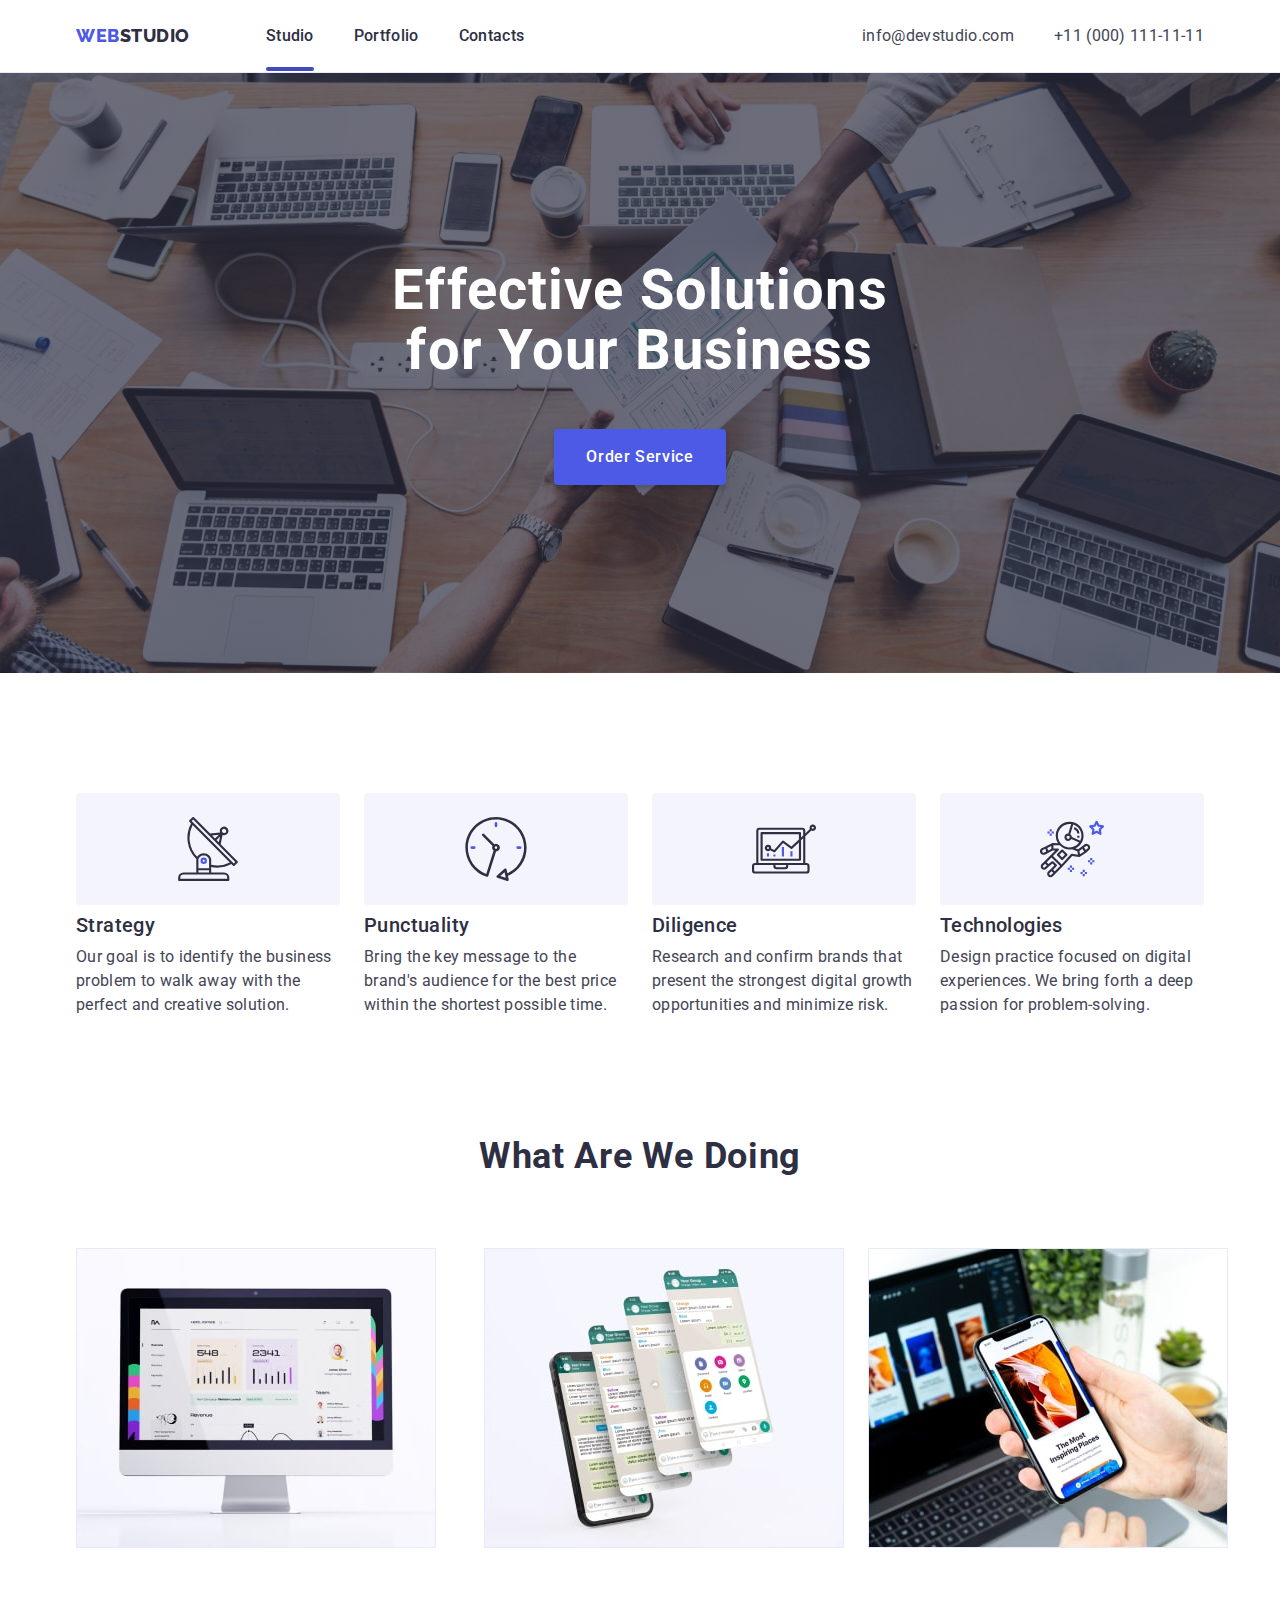
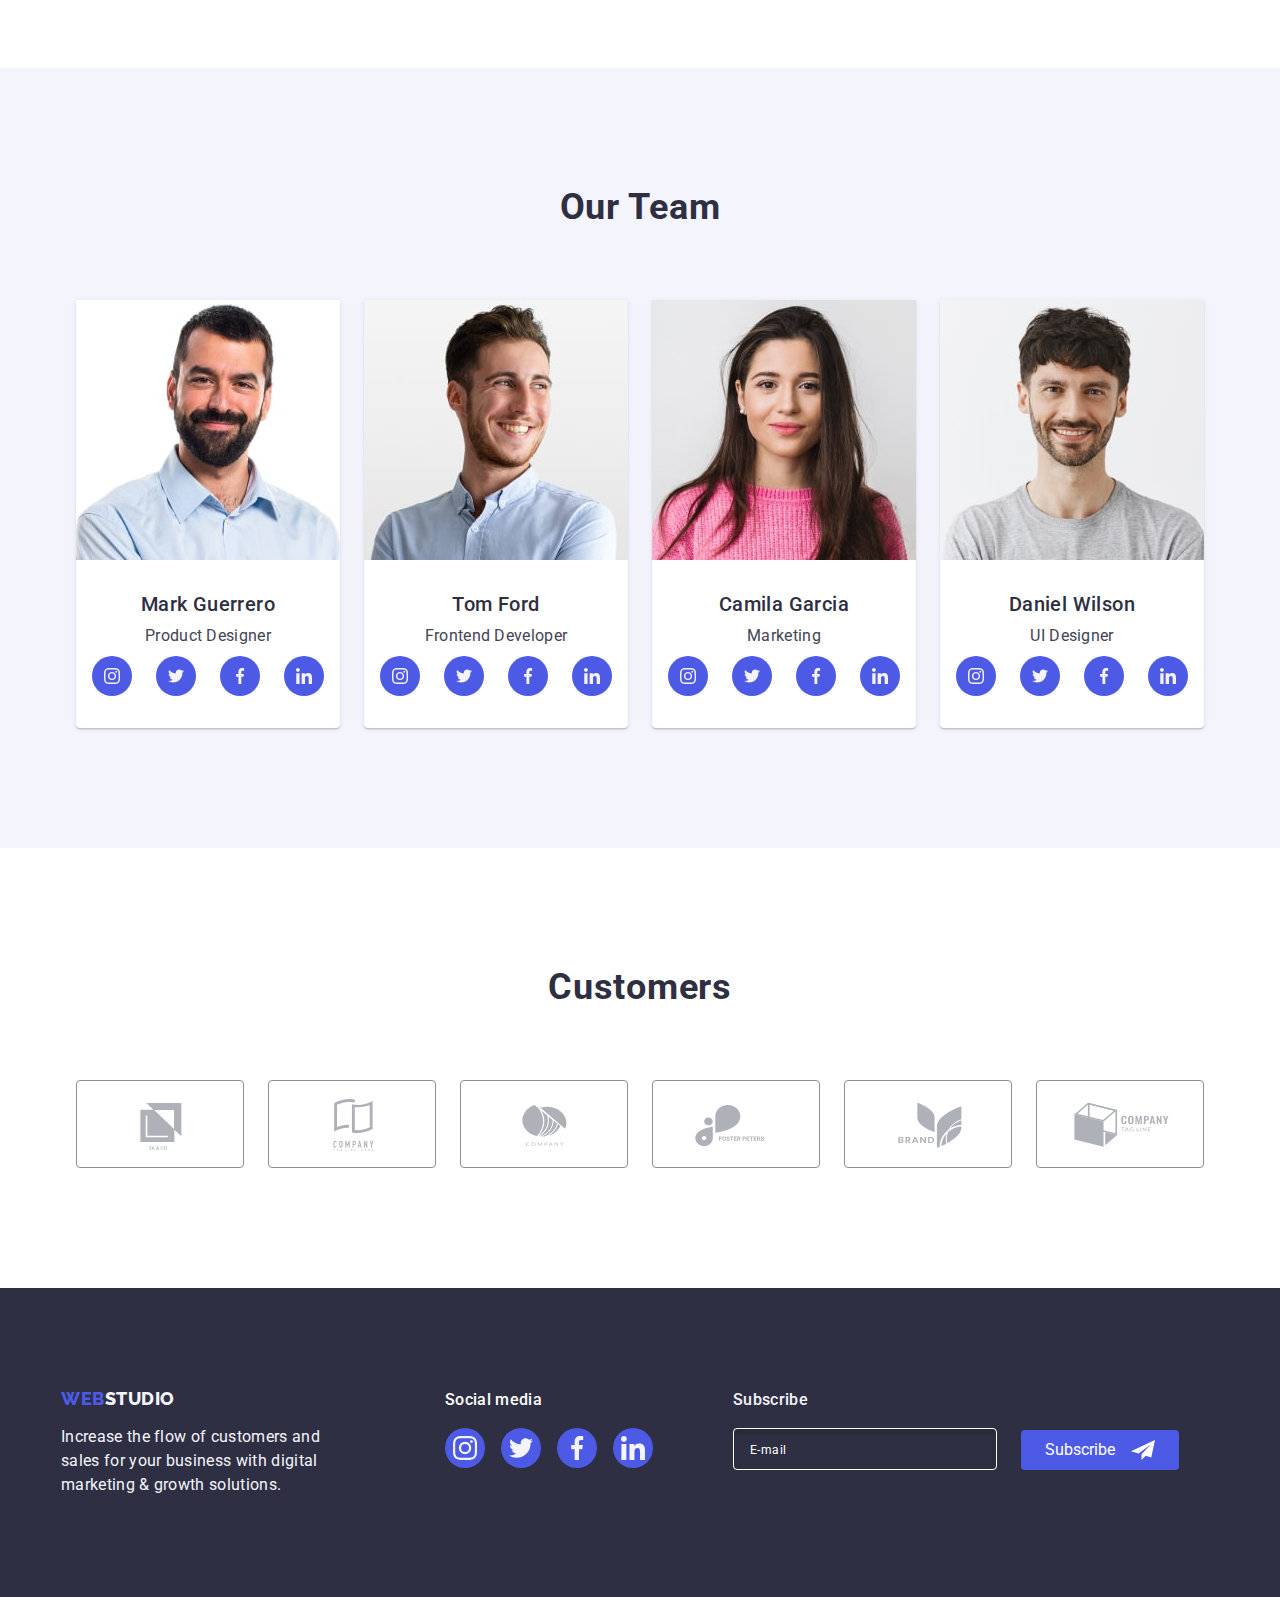
==== commit 03e3269c: "Fixed mistakes" ====
--- a/index.html
+++ b/index.html
@@ -215,7 +215,8 @@
           <ul class="specialization__list list">
             <li class="specialization__item">
               <img
-                src="./images/directions/direction-1.jpg"
+                srcset="./images/directions/direction-1@2x.jpg 2x"
+                src="/images/directions/direction-1@1x.jpg"
                 alt="laptop and mobile phone"
                 width="360"
                 height="300"
@@ -224,7 +225,8 @@
             <li class="specialization__item"></li>
             <li class="specialization__item">
               <img
-                src="./images/directions/direction-2.jpg"
+                srcset="./images/directions/direction-2@2x.jpg 2x"
+                src="./images/directions/direction-2@1x.jpg"
                 alt="mobile applications"
                 width="360"
                 height="300"
@@ -232,7 +234,8 @@
             </li>
             <li class="specialization__item">
               <img
-                src="./images/directions/direction-3.jpg"
+                srcset="./images/directions/direction-3@2x.jpg 2x"
+                src="./images/directions/direction-3@1x.jpg"
                 alt="laptop and mobile phone"
                 width="360"
                 height="300"
@@ -243,7 +246,7 @@
       </section>
       <!-- Our Team -->
       <section class="team section">
-        <div class="container">
+        <div class="team__container container">
           <h2 class="section-title">Our Team</h2>
           <ul class="team__list list">
             <li class="team__card">
@@ -471,7 +474,7 @@
       </section>
       <!-- Customers -->
       <section class="customers section">
-        <div class="container">
+        <div class="customers__container container">
           <h2 class="section-title">Customers</h2>
           <ul class="customers__list list">
             <li class="customers__item">
--- a/css/main.min.css
+++ b/css/main.min.css
@@ -1 +1 @@
-body{font-family:Roboto,sans-serif;font-weight:400;font-size:16px;line-height:1.5;letter-spacing:.02em;background-color:#fff;color:#434455}h1,h2,h3,h4,h5,h6,p{margin:0}img{display:block}.link{text-decoration:none}.list{list-style:none;margin:0;padding-left:0}.visually-hidden{position:absolute;width:1px;height:1px;margin:-1px;border:0;padding:0;white-space:nowrap;-webkit-clip-path:inset(100%);clip-path:inset(100%);clip:rect(0 0 0 0);overflow:hidden}.is-hidden{visibility:hidden;opacity:0;pointer-events:none;scale:0}.is-rolled{visibility:hidden;opacity:0;pointer-events:none;transform:translateX(100%)}.container{width:100%;padding:0 16px}@media screen and (min-width: 428px){.container{width:428px;margin:0 auto}}@media screen and (min-width: 768px){.container{width:768px}}@media screen and (min-width: 1158px){.container{padding:0 15px;width:1158px}}.section{padding:96px 0}@media screen and (min-width: 1158px){.section{padding:120px 0}}.section-title{font-weight:700;font-size:36px;line-height:1.1;letter-spacing:.02em;text-align:center;text-transform:capitalize;color:#2e2f42;margin-bottom:72px}.card-title{font-weight:700;font-size:36px;line-height:1.11;letter-spacing:.02em;color:#2e2f42;margin-bottom:8px}@media screen and (max-width: 767px){.card-title{text-align:center}}@media screen and (min-width: 1158px){.card-title{font-weight:500;font-size:20px;line-height:1.2}}.logo{font-family:Raleway,sans-serif;font-weight:800;font-size:18px;line-height:1.17;letter-spacing:.03em;text-transform:uppercase;color:#4d5ae5}.logo__text--dark{color:#2e2f42}.logo__text--light{color:#f4f4fd}.footer__logo{display:block;margin-bottom:16px}@media screen and (max-width: 767px){.header__logo{display:block}.footer__logo{text-align:center}}@media screen and (min-width: 768px){.header__logo{margin-right:120px}}@media screen and (min-width: 1158px){.header__logo{margin-right:76px}}.social-list{display:flex;justify-content:center}.social-list--bigger-gap{gap:24px}.social-list--smaller-gap{gap:16px}.social-list__mob-menu{max-width:328px;justify-content:space-between}.social-list__icon{fill:#f4f4fd}.social-list__link{display:flex;justify-content:center;align-items:center;width:40px;height:40px;border-radius:50%;background-color:#4d5ae5;transition:background-color 250ms cubic-bezier(0.4, 0, 0.2, 1)}.social-list__link--ocean-theme:hover,.social-list__link--ocean-theme:focus{background-color:#404bbf}.social-list__link--green-theme:hover,.social-list__link--green-theme:focus{background-color:#31d0aa}.header{border-bottom:1px solid #e7e9fc;box-shadow:0px 2px 1px rgba(46,47,66,.08),0px 1px 1px rgba(46,47,66,.16),0px 1px 6px rgba(46,47,66,.08)}.header__container{display:flex;justify-content:space-between;align-items:center;overflow:hidden}@media screen and (max-width: 767px){.nav__list{display:none}}@media screen and (min-width: 768px){.nav{display:flex;align-items:center}.nav__list{display:flex;gap:40px}.nav__link{position:relative;display:block;padding:24px 0;font-weight:500;color:#2e2f42;transition:color 250ms cubic-bezier(0.4, 0, 0.2, 1)}.nav__link:hover,.nav__link:focus,.contacts__link:hover,.contacts__link:focus{color:#404bbf}.nav__link--current::after{position:absolute;bottom:-1px;display:block;content:"";width:100%;height:4px;background-color:#404bbf;border-radius:2px}}@media screen and (max-width: 767px){.contacts{display:none}}.contacts{font-style:normal;margin-left:auto}.contacts__list{display:flex;flex-direction:column;gap:12px}.contacts__link{color:inherit;transition:color 250ms cubic-bezier(0.4, 0, 0.2, 1)}@media screen and (min-width: 1158px){.contacts__list{display:flex;flex-direction:row;gap:40px}.contacts__link{display:block;padding:24px 0}}@media screen and (max-width: 767px){.mob-menu-open{background-color:rgba(0,0,0,0);border:none;padding:24px 0}.mob-menu-open__icon{stroke:#2e2f42}.modal-mob-menu{position:fixed;width:100%;height:100%;top:0;left:0;z-index:1000;background-color:#fff;transition:transform 250ms cubic-bezier(0.4, 0, 0.2, 1),visibility 250ms cubic-bezier(0.4, 0, 0.2, 1),opacity 250ms cubic-bezier(0.4, 0, 0.2, 1)}.modal-mob-menu__container{position:absolute;top:0;right:50%;transform:translateX(50%);padding-left:40px;padding-bottom:40px;height:100%;display:flex;flex-direction:column;justify-content:space-between;box-shadow:0px 2px 1px rgba(46,47,66,.08),0px 1px 1px rgba(46,47,66,.16),0px 1px 6px rgba(46,47,66,.08)}.modal-mob-menu__cls-btn{position:absolute;top:24px;right:19px;display:block;line-height:0;background:#e7e9fc;border:1px solid rgba(231,233,252,.1);border-radius:50%;padding:8px 8px;cursor:pointer}.modal-mob-menu__cls-icon{fill:#2e2f42}.modal-mob-menu__nav{display:flex;flex-direction:column;gap:40px;margin-top:80px}.modal-mob-menu__nav-link{font-weight:700;font-size:36px;line-height:1.11;color:#2e2f42;transition:color 250ms cubic-bezier(0.4, 0, 0.2, 1)}.modal-mob-menu__nav-link:hover,.modal-mob-menu__nav-link:focus{color:#404bbf}.mob-menu-contacts{margin-bottom:48px}.mob-menu-contacts__tel{display:block;max-width:353px;font-weight:700;font-size:36px;line-height:1.11;color:#4d5ae5;margin-bottom:40px}.mob-menu-contacts__mail{font-weight:500;font-size:20px;color:#434455}}@media screen and (max-width: 428px){.mob-menu-contacts__tel{font-size:8.6vw}}@media screen and (min-width: 768px){.modal-mob-menu{display:none}.mob-menu-open{display:none}}.hero{background-color:#2e2f42;background-repeat:no-repeat;background-position:50% 50%;background-size:cover;padding:112px 0;max-width:428px;margin:0 auto}@media screen and (max-width: 767px){.hero{background-image:linear-gradient(rgba(46, 47, 66, 0.7), rgba(46, 47, 66, 0.7)),url(../../../images/hero/hero-bg-mob@1x.jpg)}}@media screen and (min-device-ratio: 2)and (max-width: 767px),screen and (-webkit-min-device-pixel-ratio: 2)and (max-width: 767px),screen and (min-resolution: 192dpi)and (max-width: 767px),screen and (min-resolution: 2dppx)and (max-width: 767px){.hero{background-image:linear-gradient(rgba(46, 47, 66, 0.7), rgba(46, 47, 66, 0.7)),url(../../../images/hero/hero-bg-mob@2x.jpg)}}@media screen and (min-width: 768px){.hero{max-width:768px;background-image:linear-gradient(rgba(46, 47, 66, 0.7), rgba(46, 47, 66, 0.7)),url(../../../images/hero/hero-bg-tab@1x.jpg)}}@media screen and (min-device-ratio: 2)and (min-width: 768px),screen and (-webkit-min-device-pixel-ratio: 2)and (min-width: 768px),screen and (min-resolution: 192dpi)and (min-width: 768px),screen and (min-resolution: 2dppx)and (min-width: 768px){.hero{background-image:linear-gradient(rgba(46, 47, 66, 0.7), rgba(46, 47, 66, 0.7)),url(../../../images/hero/hero-bg-tab@2x.jpg)}}@media screen and (min-width: 1158px){.hero{padding:188px 0;max-width:1440px;background-image:linear-gradient(rgba(46, 47, 66, 0.7), rgba(46, 47, 66, 0.7)),url(../../../images/hero/hero-bg-desc@1x.jpg)}}@media screen and (min-device-ratio: 2)and (min-width: 1158px),screen and (-webkit-min-device-pixel-ratio: 2)and (min-width: 768px),screen and (-webkit-min-device-pixel-ratio: 2)and (min-width: 1158px),screen and (min-resolution: 192dpi)and (min-width: 1158px),screen and (min-resolution: 2dppx)and (min-width: 1158px){.hero{background-image:linear-gradient(rgba(46, 47, 66, 0.7), rgba(46, 47, 66, 0.7)),url(../../../images/hero/hero-bg-desc@2x.jpg)}}.hero__title{font-weight:700;font-size:36px;line-height:1.17;letter-spacing:.02em;text-align:center;color:#fff;max-width:320px;margin:0 auto}@media screen and (min-width: 768px){.hero__title{font-size:56px;line-height:1.07;max-width:496px}}.order-btn{background-color:#4d5ae5;font-family:inherit;font-weight:500;font-size:16px;line-height:1.5;align-items:center;letter-spacing:.04em;color:#fff;cursor:pointer;display:block;min-width:169px;height:56px;box-shadow:0px 4px 4px rgba(0,0,0,.15);border:none;border-radius:4px;padding:16px 32px;margin:72px auto 0 auto;transition:background-color 250ms cubic-bezier(0.4, 0, 0.2, 1)}@media screen and (min-width: 768px){.order-btn{margin:36px auto 0 auto}}@media screen and (min-width: 1158px){.order-btn{margin:48px auto 0 auto}}.order-btn:hover,.order-btn:focus{background-color:#404bbf}.preferences__list{display:flex;flex-direction:column;gap:72px}.prefernces__desc{font-weight:500}@media screen and (max-width: 1157px){.preferences__icon-container{display:none}.preferences__icon{display:none}}@media screen and (min-width: 768px){.preferences__list{flex-direction:row;flex-wrap:wrap;-moz-column-gap:24px;column-gap:24px;row-gap:72px}.preferences__item{width:calc((100% - 24px)/2)}}@media screen and (min-width: 1158px){.preferences__list{gap:24px}.preferences__item{width:calc((100% - 72px)/4)}.preferences__icon-container{display:flex;align-items:center;justify-content:center;height:112px;background-color:#f4f4fd;border-radius:4px;margin-bottom:8px}.preferences__icon{width:64px;height:64px}.prefernces__desc{font-weight:400}}@media screen and (max-width: 1157px){.specialization{display:none}}@media screen and (min-width: 1158px){.specialization{padding-bottom:120px}.specialization__list{display:flex;gap:24px}.specialization__item{width:calc((100% - 48px)/3)}}.team{background-color:#f4f4fd}.team__list{display:flex}.team__card{background-color:#fff;border-radius:0px 0px 4px 4px;box-shadow:0px 1px 6px rgba(46,47,66,.08),0px 1px 1px rgba(46,47,66,.16),0px 2px 1px rgba(46,47,66,.08)}.team__desc-container{padding:32px 0;border-radius:0px 0px 4px 4px}.team__employee-name{text-align:center;font-weight:500;font-size:20px;line-height:1.2}.team__position{font-size:16px;text-align:center;margin-bottom:8px}@media screen and (max-width: 767px){.team__list{flex-direction:column;gap:72px}.team__card{margin:0 auto}}@media screen and (min-width: 768px)and (max-width: 1157px){.team__list{flex-direction:row;flex-wrap:wrap;-moz-column-gap:24px;column-gap:24px;row-gap:72px;padding:0 92px}.team__card{max-width:calc((100% - 24px)/2)}}@media screen and (min-width: 1158px){.team__list{gap:24px}}.customers__list{display:flex;flex-wrap:wrap;justify-content:center;-moz-column-gap:10px;column-gap:10px;row-gap:72px}.customers__item{width:calc((100% - 10px)/2);height:88px}.customers__link{display:flex;align-items:center;justify-content:center;width:100%;height:100%;border:1px solid #8e8f99;border-radius:4px;color:#afb1b8;transition:border-color 250ms cubic-bezier(0.4, 0, 0.2, 1),color 250ms cubic-bezier(0.4, 0, 0.2, 1)}.customers__link:hover,.customers__link:focus{color:#404bbf;border-color:#404bbf}.customers__icon{width:110px;height:56px;fill:currentColor}@media screen and (min-width: 768px)and (max-width: 1157px){.customers__list{padding:0 92px;-moz-column-gap:24px;column-gap:24px}.customers__item{width:calc((100% - 48px)/3)}.customers__icon{width:104px}}@media screen and (min-width: 1158px){.customers__list{flex-wrap:nowrap}.customers__item{width:calc((100% - 120px)/6)}}.footer{background-color:#2e2f42;padding:96px 0;color:#f4f4fd}.footer__container{display:flex;align-items:baseline}.footer__social-title{font-weight:500;font-size:16px;margin-bottom:16px;color:#fff}@media screen and (max-width: 767px){.footer__container{flex-direction:column;align-items:center;gap:72px}.footer__left-side{max-width:268px}.footer__social-wrapper{text-align:center}}@media screen and (min-width: 768px){.footer__container{padding:0 92px;flex-wrap:wrap;-moz-column-gap:24px;column-gap:24px;row-gap:72px}.footer__left-side{max-width:264px}}@media screen and (min-width: 1158px){.footer{padding:100px 0}.footer__container{flex-wrap:nowrap;padding:0;gap:0}.footer__left-side{max-width:264px;margin-right:120px}.footer__social-wrapper{margin-right:80px}}.subscribe-form{display:flex;flex-direction:column;gap:16px;width:100%}.subscribe-form__input-wrapper{display:flex;flex-direction:column;align-items:center}.subscribe-form__title{margin-bottom:16px;font-weight:500}.subscribe-form__input{background-color:rgba(0,0,0,0);border:1px solid #fff;box-shadow:inset 0px 4px 4px rgba(0,0,0,.15);border-radius:4px;padding:8px 0 8px 16px;color:#fff;font-weight:400;font-size:16px;line-height:1.5;width:100%}.subscribe-form__input:focus{outline:none}.subscribe-form__input::-moz-placeholder{color:#fff;font-size:12px;line-height:2;letter-spacing:.04em}.subscribe-form__input::placeholder{color:#fff;font-size:12px;line-height:2;letter-spacing:.04em}.subscribe-btn{margin:0 auto;padding:8px 24px;display:flex;height:40px;background-color:#4d5ae5;border:none;border-radius:4px;transition:background-color 250ms cubic-bezier(0.4, 0, 0.2, 1)}.subscribe-btn:hover{background-color:#31d0aa}.subscribe-btn__txt{margin-right:16px;font-size:16px;line-height:24px;color:#fff}.subscribe-btn__img{width:24px;height:24px;fill:#fff}@media screen and (min-width: 768px){.subscribe-form{flex-direction:row;align-items:flex-end;gap:24px}.subscribe-form__input-wrapper{align-items:baseline}.subscribe-form__input{width:264px}.subscribe-btn{margin:0}}.backdrop{display:flex;align-items:center;justify-content:center;position:fixed;z-index:100;top:0;left:0;width:100%;height:100%;background:rgba(46,47,66,.4);transition:visibility 250ms cubic-bezier(0.4, 0, 0.2, 1),opacity 250ms cubic-bezier(0.4, 0, 0.2, 1),scale 250ms cubic-bezier(0.4, 0, 0.2, 1)}.modal{position:relative;max-width:392px;margin:0 5px;padding:72px 16px 24px 16px;background-color:#fcfcfc}.modal__cls-btn{position:absolute;top:24px;right:24px;display:flex;align-items:center;justify-content:center;padding:8px 8px;background:#e7e9fc;border:1px solid rgba(0,0,0,.1);border-radius:50%;cursor:pointer;transition:background-color 250ms cubic-bezier(0.4, 0, 0.2, 1),border 250ms cubic-bezier(0.4, 0, 0.2, 1)}.modal__cls-btn:hover{background-color:#404bbf;border:1px solid #404bbf}.modal__cls-img{width:8px;height:8px;fill:#2e2f42;transition:fill 250ms cubic-bezier(0.4, 0, 0.2, 1)}.modal__cls-btn:hover .modal__cls-img{fill:#fff}.modal__title{font-weight:500;text-align:center;margin-bottom:16px}@media screen and (min-width: 768px){.modal{width:408px;padding:72px 24px 24px 24px}}.form-order{display:flex;flex-direction:column;justify-content:flex-start}.form-order__label{display:flex;flex-direction:column;font-size:12px;line-height:1.17;color:#8e8f99}.form-order__label:not(:last-child){margin-bottom:8px}.form-order__input-wrapper{position:relative}.form-order__input{margin-top:4px;padding:8px 8px 8px 38px;width:100%;border:1px solid rgba(46,47,66,.4);border-radius:4px;transition:border 250ms cubic-bezier(0.4, 0, 0.2, 1)}.form-order__input__input:focus{outline:none;border:1px solid #4d5ae5}.form-order__input-img{position:absolute;top:8px;left:16px;width:18px;height:24px;fill:#2e2f42;transition:fill 250ms cubic-bezier(0.4, 0, 0.2, 1)}.form-order__input:focus+.form-order__input-img{fill:#4d5ae5}.form-order__textarea{margin-top:4px;padding:8px 8px 8px 16px;height:120px;resize:none;border:1px solid rgba(46,47,66,.4);border-radius:4px;transition:border 250ms cubic-bezier(0.4, 0, 0.2, 1)}.form-order__textarea:focus{outline:none;border:1px solid #4d5ae5}.form-order__textarea::-moz-placeholder{font-size:12px;line-height:1.17;color:rgba(46,47,66,.4)}.form-order__textarea::placeholder{font-size:12px;line-height:1.17;color:rgba(46,47,66,.4)}.form-order__agreement-text{display:flex;flex-wrap:wrap;align-items:center;align-content:center;margin-bottom:4px;font-size:12px;line-height:1.17;color:#8e8f99;margin-top:16px;margin-bottom:24px}.form-order__agreement-text::before{content:"";display:block;width:16px;height:16px;border:1px solid rgba(46,47,66,.4);border-radius:2px;cursor:pointer;margin-right:8px;transition:background-color 250ms cubic-bezier(0.4, 0, 0.2, 1),border 250ms cubic-bezier(0.4, 0, 0.2, 1)}.form-order__agreement-check:checked+.form-order__agreement-text::before{background-color:#404bbf;border:1px solid #404bbf;background-image:url(../images/icon-mdl-check.svg);background-repeat:no-repeat;background-position:50% 50%}.form-order__agreement-check:focus+.form-order__agreement-text::before{border:1px solid #4d5ae5}.form-order__send-btn{border:none;align-self:center;justify-self:center;font-weight:500;font-size:16px;line-height:1.5;color:#fff;padding:16px 32px;min-width:169px;height:56px;background-color:#4d5ae5;box-shadow:0px 4px 4px rgba(0,0,0,.15);border-radius:4px;transition:background-color 250ms cubic-bezier(0.4, 0, 0.2, 1);cursor:pointer}.form-order__send-btn:hover,.form-order__send-btn:focus{background-color:#404bbf}.portfolio{display:flex;flex-wrap:wrap;-moz-column-gap:24px;column-gap:24px}@media screen and (max-width: 767px){.portfolio-section{padding:48px 0}.portfolio{row-gap:48px}}@media screen and (min-width: 768px){.portfolio-section{padding:64px 0 96px}.portfolio{row-gap:72px}}@media screen and (min-width: 1158){.portfolio-section{padding:64px 0 96px}.portfolio{row-gap:48px}}.buttons-list{display:flex;flex-wrap:wrap;justify-content:center;gap:24px;margin-bottom:48px}.buttons-list__item{flex-grow:1}.buttons-list__portfolio-btn{flex-grow:1;width:100%;background-color:#f4f4fd;color:#4d5ae5;font-family:inherit;font-weight:500;font-size:16px;line-height:1.5;letter-spacing:.04em;cursor:pointer;padding:12px 24px;border:1px solid #e7e9fc;border-radius:4px;transition:background-color 250ms cubic-bezier(0.4, 0, 0.2, 1),color 250ms cubic-bezier(0.4, 0, 0.2, 1),box-shadow 250ms cubic-bezier(0.4, 0, 0.2, 1),border 250ms cubic-bezier(0.4, 0, 0.2, 1),border-radius 250ms cubic-bezier(0.4, 0, 0.2, 1)}.buttons-list__portfolio-btn:hover,.buttons-list__portfolio-btn:focus{background-color:#404bbf;color:#fff;box-shadow:0px 3px 1px rgba(0,0,0,.1),0px 2px 1px rgba(0,0,0,.08),0px 2px 2px rgba(0,0,0,.12);border:1px solid rgba(0,0,0,0);border-radius:4px}@media screen and (min-width: 768px){.buttons-list__item{flex-grow:0}.buttons-list{flex-wrap:nowrap;margin-bottom:72px}}@media screen and (max-width: 767px){.portfolio-card{width:100%}.portfolio-card__title{text-align:start;font-weight:500;font-size:20px;line-height:1.2}}@media screen and (min-width: 768px){.portfolio-card{width:calc((100% - 24px)/2)}.portfolio-card__title{text-align:start;font-weight:500;font-size:20px;line-height:1.2}}@media screen and (min-width: 1158px){.portfolio-card{width:calc((100% - 48px)/3)}}.portfolio-card__link{display:block;border:1px solid #e7e9fc;transition:border 250ms cubic-bezier(0.4, 0, 0.2, 1),box-shadow 250ms cubic-bezier(0.4, 0, 0.2, 1)}.portfolio-card__link:hover,.portfolio-card__link:focus{border:1px solid #f4f4fd;box-shadow:0px 1px 6px rgba(46,47,66,.08),0px 1px 1px rgba(46,47,66,.16),0px 2px 1px rgba(46,47,66,.08)}.portfolio-card__img-wrapper{overflow:hidden;position:relative}.portfolio-card__overlay{position:absolute;top:0;left:0;overflow-y:auto;display:flex;width:100%;height:100%;padding:40px 32px 0;color:#f4f4fd;background-color:#4d5ae5;transform:translateY(100%);transition:transform 250ms cubic-bezier(0.4, 0, 0.2, 1)}.portfolio-card__link:hover .portfolio-card__overlay,.portfolio-card__link:focus .portfolio-card__overlay{transform:translateY(0)}.portfolio-card__desc-thumb{padding:32px 16px;border:1px solid #e7e9fc;border-top:none}.portfolio-card__desc{color:#434455}/*# sourceMappingURL=main.min.css.map */+body{font-family:Roboto,sans-serif;font-weight:400;font-size:16px;line-height:1.5;letter-spacing:.02em;background-color:#fff;color:#434455}h1,h2,h3,h4,h5,h6,p{margin:0}img{display:block}.link{text-decoration:none}.list{list-style:none;margin:0;padding-left:0}.visually-hidden{position:absolute;width:1px;height:1px;margin:-1px;border:0;padding:0;white-space:nowrap;-webkit-clip-path:inset(100%);clip-path:inset(100%);clip:rect(0 0 0 0);overflow:hidden}.is-hidden{visibility:hidden;opacity:0;pointer-events:none;scale:0}.is-rolled{visibility:hidden;opacity:0;pointer-events:none;transform:translateX(100%)}.container{width:100%;padding:0 16px}@media screen and (min-width: 428px){.container{width:428px;margin:0 auto}}@media screen and (min-width: 768px){.container{width:768px}}@media screen and (min-width: 1158px){.container{padding:0 15px;width:1158px}}.section{padding:96px 0}@media screen and (min-width: 1158px){.section{padding:120px 0}}.section-title{font-weight:700;font-size:36px;line-height:1.1;letter-spacing:.02em;text-align:center;text-transform:capitalize;color:#2e2f42;margin-bottom:72px}.card-title{font-weight:700;font-size:36px;line-height:1.11;letter-spacing:.02em;color:#2e2f42;margin-bottom:8px}@media screen and (max-width: 767px){.card-title{text-align:center}}@media screen and (min-width: 1158px){.card-title{font-weight:500;font-size:20px;line-height:1.2}}.logo{font-family:Raleway,sans-serif;font-weight:800;font-size:18px;line-height:1.17;letter-spacing:.03em;text-transform:uppercase;color:#4d5ae5}.logo__text--dark{color:#2e2f42}.logo__text--light{color:#f4f4fd}.footer__logo{display:block;margin-bottom:16px}@media screen and (max-width: 767px){.header__logo{display:block}.footer__logo{text-align:center}}@media screen and (min-width: 768px){.header__logo{margin-right:120px}}@media screen and (min-width: 1158px){.header__logo{margin-right:76px}}.social-list{display:flex;justify-content:center}.social-list--bigger-gap{gap:24px}.social-list--smaller-gap{gap:16px}.social-list__mob-menu{max-width:328px;justify-content:space-between}.social-list__icon{fill:#f4f4fd}.social-list__link{display:flex;justify-content:center;align-items:center;width:40px;height:40px;border-radius:50%;background-color:#4d5ae5;transition:background-color 250ms cubic-bezier(0.4, 0, 0.2, 1)}.social-list__link--ocean-theme:hover,.social-list__link--ocean-theme:focus{background-color:#404bbf}.social-list__link--green-theme:hover,.social-list__link--green-theme:focus{background-color:#31d0aa}.header{border-bottom:1px solid #e7e9fc;box-shadow:0px 2px 1px rgba(46,47,66,.08),0px 1px 1px rgba(46,47,66,.16),0px 1px 6px rgba(46,47,66,.08)}.header__container{display:flex;justify-content:space-between;align-items:center;overflow:hidden}@media screen and (max-width: 767px){.nav__list{display:none}}@media screen and (min-width: 768px){.nav{display:flex;align-items:center}.nav__list{display:flex;gap:40px}.nav__link{position:relative;display:block;padding:24px 0;font-weight:500;color:#2e2f42;transition:color 250ms cubic-bezier(0.4, 0, 0.2, 1)}.nav__link:hover,.nav__link:focus,.contacts__link:hover,.contacts__link:focus{color:#404bbf}.nav__link--current::after{position:absolute;bottom:1px;display:block;content:"";width:100%;height:4px;background-color:#404bbf;border-radius:2px}}@media screen and (max-width: 767px){.contacts{display:none}}.contacts{font-style:normal;margin-left:auto}.contacts__list{display:flex;flex-direction:column;gap:12px}.contacts__link{color:inherit;transition:color 250ms cubic-bezier(0.4, 0, 0.2, 1)}@media screen and (min-width: 1158px){.contacts__list{display:flex;flex-direction:row;gap:40px}.contacts__link{display:block;padding:24px 0}}@media screen and (max-width: 767px){.mob-menu-open{background-color:rgba(0,0,0,0);border:none;padding:24px 0}.mob-menu-open__icon{stroke:#2e2f42}.modal-mob-menu{position:fixed;width:100%;height:100%;top:0;left:0;z-index:1000;background-color:#fff;transition:transform 250ms cubic-bezier(0.4, 0, 0.2, 1),visibility 250ms cubic-bezier(0.4, 0, 0.2, 1),opacity 250ms cubic-bezier(0.4, 0, 0.2, 1)}.modal-mob-menu__container{position:absolute;top:0;right:50%;transform:translateX(50%);padding-left:40px;padding-bottom:40px;height:100%;display:flex;flex-direction:column;justify-content:space-between;box-shadow:0px 2px 1px rgba(46,47,66,.08),0px 1px 1px rgba(46,47,66,.16),0px 1px 6px rgba(46,47,66,.08)}.modal-mob-menu__cls-btn{position:absolute;top:24px;right:19px;display:block;line-height:0;background:#e7e9fc;border:1px solid rgba(231,233,252,.1);border-radius:50%;padding:8px 8px;cursor:pointer;transition:background-color 250ms cubic-bezier(0.4, 0, 0.2, 1),border 250ms cubic-bezier(0.4, 0, 0.2, 1)}.modal-mob-menu__cls-btn:hover{background-color:#404bbf;border:1px solid #404bbf}.modal-mob-menu__cls-icon{fill:#2e2f42;transition:fill 250ms cubic-bezier(0.4, 0, 0.2, 1)}.modal-mob-menu__cls-btn:hover .modal-mob-menu__cls-icon{fill:#fff}.modal-mob-menu__nav{display:flex;flex-direction:column;gap:40px;margin-top:80px}.modal-mob-menu__nav-link{font-weight:700;font-size:36px;line-height:1.11;color:#2e2f42;transition:color 250ms cubic-bezier(0.4, 0, 0.2, 1)}.modal-mob-menu__nav-link:hover,.modal-mob-menu__nav-link:focus{color:#404bbf}.mob-menu-contacts{margin-bottom:48px}.mob-menu-contacts__tel{display:block;max-width:353px;font-weight:700;font-size:36px;line-height:1.11;color:#4d5ae5;margin-bottom:40px}.mob-menu-contacts__mail{font-weight:500;font-size:20px;color:#434455}}@media screen and (max-width: 428px){.mob-menu-contacts__tel{font-size:8.6vw}}@media screen and (min-width: 768px){.modal-mob-menu{display:none}.mob-menu-open{display:none}}.hero{background-color:#2e2f42;background-repeat:no-repeat;background-position:50% 50%;background-size:cover;padding:112px 0;max-width:428px;margin:0 auto}@media screen and (max-width: 428px){.hero{background-image:linear-gradient(rgba(46, 47, 66, 0.7), rgba(46, 47, 66, 0.7)),url(../images/hero/hero-bg-mob@1x.jpg)}}@media screen and (min-device-ratio: 2)and (max-width: 428px),screen and (-webkit-min-device-pixel-ratio: 2)and (max-width: 767px),screen and (min-resolution: 192dpi)and (max-width: 767px),screen and (min-resolution: 2dppx)and (max-width: 767px){.hero{background-image:linear-gradient(rgba(46, 47, 66, 0.7), rgba(46, 47, 66, 0.7)),url(../images/hero/hero-bg-mob@2x.jpg)}}@media screen and (min-width: 429px){.hero{max-width:768px;background-image:linear-gradient(rgba(46, 47, 66, 0.7), rgba(46, 47, 66, 0.7)),url(../images/hero/hero-bg-tab@1x.jpg)}}@media screen and (min-device-ratio: 2)and (min-width: 429px),screen and (-webkit-min-device-pixel-ratio: 2)and (min-width: 768px),screen and (min-resolution: 192dpi)and (min-width: 768px),screen and (min-resolution: 2dppx)and (min-width: 768px){.hero{background-image:linear-gradient(rgba(46, 47, 66, 0.7), rgba(46, 47, 66, 0.7)),url(../../../images/hero/hero-bg-tab@2x.jpg)}}@media screen and (min-width: 769px){.hero{padding:188px 0;max-width:1440px;background-image:linear-gradient(rgba(46, 47, 66, 0.7), rgba(46, 47, 66, 0.7)),url(../../../images/hero/hero-bg-desc@1x.jpg)}}@media screen and (min-device-ratio: 2)and (min-width: 769px),screen and (-webkit-min-device-pixel-ratio: 2)and (min-width: 768px),screen and (-webkit-min-device-pixel-ratio: 2)and (min-width: 1158px),screen and (min-resolution: 192dpi)and (min-width: 1158px),screen and (min-resolution: 2dppx)and (min-width: 1158px){.hero{background-image:linear-gradient(rgba(46, 47, 66, 0.7), rgba(46, 47, 66, 0.7)),url(../../../images/hero/hero-bg-desc@2x.jpg)}}.hero__title{font-weight:700;font-size:36px;line-height:1.17;letter-spacing:.02em;text-align:center;color:#fff;max-width:320px;margin:0 auto}@media screen and (min-width: 768px){.hero__title{font-size:56px;line-height:1.07;max-width:496px}}.order-btn{background-color:#4d5ae5;font-family:inherit;font-weight:500;font-size:16px;line-height:1.5;align-items:center;letter-spacing:.04em;color:#fff;cursor:pointer;display:block;min-width:169px;height:56px;box-shadow:0px 4px 4px rgba(0,0,0,.15);border:none;border-radius:4px;padding:16px 32px;margin:72px auto 0 auto;transition:background-color 250ms cubic-bezier(0.4, 0, 0.2, 1)}@media screen and (min-width: 768px){.order-btn{margin:36px auto 0 auto}}@media screen and (min-width: 1158px){.order-btn{margin:48px auto 0 auto}}.order-btn:hover,.order-btn:focus{background-color:#404bbf}.preferences__list{display:flex;flex-direction:column;gap:72px}.prefernces__desc{font-weight:500}@media screen and (max-width: 1157px){.preferences__icon-container{display:none}.preferences__icon{display:none}}@media screen and (min-width: 768px){.preferences__list{flex-direction:row;flex-wrap:wrap;-moz-column-gap:24px;column-gap:24px;row-gap:72px}.preferences__item{width:calc((100% - 24px)/2)}}@media screen and (min-width: 1158px){.preferences__list{gap:24px}.preferences__item{width:calc((100% - 72px)/4)}.preferences__icon-container{display:flex;align-items:center;justify-content:center;height:112px;background-color:#f4f4fd;border-radius:4px;margin-bottom:8px}.preferences__icon{width:64px;height:64px}.prefernces__desc{font-weight:400}}@media screen and (max-width: 1157px){.specialization{display:none}}@media screen and (min-width: 1158px){.specialization{padding-bottom:120px}.specialization__list{display:flex;gap:24px}.specialization__item{width:calc((100% - 48px)/3)}}.team{background-color:#f4f4fd}.team__list{display:flex}.team__card{background-color:#fff;border-radius:0px 0px 4px 4px;box-shadow:0px 1px 6px rgba(46,47,66,.08),0px 1px 1px rgba(46,47,66,.16),0px 2px 1px rgba(46,47,66,.08)}.team__desc-container{padding:32px 0;border-radius:0px 0px 4px 4px}.team__employee-name{text-align:center;font-weight:500;font-size:20px;line-height:1.2}.team__position{font-size:16px;text-align:center;margin-bottom:8px}@media screen and (max-width: 767px){.team__list{flex-direction:column;gap:72px}.team__card{margin:0 auto}}@media screen and (min-width: 768px)and (max-width: 1157px){.team__container{width:552px;padding:0}.team__list{flex-direction:row;flex-wrap:wrap;-moz-column-gap:24px;column-gap:24px;row-gap:72px}.team__card{max-width:calc((100% - 24px)/2)}}@media screen and (min-width: 1158px){.team__list{gap:24px}}.customers__list{display:flex;flex-wrap:wrap;justify-content:center;-moz-column-gap:10px;column-gap:10px;row-gap:72px}.customers__item{width:calc((100% - 10px)/2);height:88px}.customers__link{display:flex;align-items:center;justify-content:center;width:100%;height:100%;border:1px solid #8e8f99;border-radius:4px;color:#afb1b8;transition:border-color 250ms cubic-bezier(0.4, 0, 0.2, 1),color 250ms cubic-bezier(0.4, 0, 0.2, 1)}.customers__link:hover,.customers__link:focus{color:#404bbf;border-color:#404bbf}.customers__icon{width:110px;height:56px;fill:currentColor}@media screen and (min-width: 768px)and (max-width: 1157px){.customers__container{width:552px;padding:0}.customers__list{-moz-column-gap:24px;column-gap:24px}.customers__item{width:calc((100% - 48px)/3)}.customers__icon{width:104px}}@media screen and (min-width: 1158px){.customers__list{flex-wrap:nowrap;gap:24px}.customers__item{width:calc((100% - 120px)/6)}}.footer{background-color:#2e2f42;padding:96px 0;color:#f4f4fd}.footer__container{display:flex;align-items:baseline}.footer__social-title{font-weight:500;font-size:16px;margin-bottom:16px;color:#fff}@media screen and (max-width: 767px){.footer__container{flex-direction:column;align-items:center;gap:72px}.footer__left-side{max-width:268px}.footer__social-wrapper{text-align:center}}@media screen and (min-width: 768px)and (max-width: 1157px){.footer__container{width:552px;padding:0;flex-wrap:wrap;-moz-column-gap:24px;column-gap:24px;row-gap:72px}.footer__left-side{max-width:264px}}@media screen and (min-width: 1158px){.footer{padding:100px 0}.footer__container{flex-wrap:nowrap;padding:0;gap:0}.footer__left-side{max-width:264px;margin-right:120px}.footer__social-wrapper{margin-right:80px}}.subscribe-form{display:flex;flex-direction:column;gap:16px;width:100%}.subscribe-form__input-wrapper{display:flex;flex-direction:column;align-items:center}.subscribe-form__title{margin-bottom:16px;font-weight:500}.subscribe-form__input{background-color:rgba(0,0,0,0);border:1px solid #fff;box-shadow:inset 0px 4px 4px rgba(0,0,0,.15);border-radius:4px;padding:8px 0 8px 16px;color:#fff;font-weight:400;font-size:16px;line-height:1.5;width:100%}.subscribe-form__input:focus{outline:none}.subscribe-form__input::-moz-placeholder{color:#fff;font-size:12px;line-height:2;letter-spacing:.04em}.subscribe-form__input::placeholder{color:#fff;font-size:12px;line-height:2;letter-spacing:.04em}.subscribe-btn{margin:0 auto;padding:8px 24px;display:flex;height:40px;background-color:#4d5ae5;border:none;border-radius:4px;transition:background-color 250ms cubic-bezier(0.4, 0, 0.2, 1)}.subscribe-btn:hover{background-color:#31d0aa}.subscribe-btn__txt{margin-right:16px;font-size:16px;line-height:24px;color:#fff}.subscribe-btn__img{width:24px;height:24px;fill:#fff}@media screen and (min-width: 768px){.subscribe-form{flex-direction:row;align-items:flex-end;gap:24px}.subscribe-form__input-wrapper{align-items:baseline}.subscribe-form__input{width:264px}.subscribe-btn{margin:0}}.backdrop{display:flex;align-items:flex-start;justify-content:center;overflow:auto;position:fixed;z-index:100;top:0;left:0;width:100%;height:100%;background:rgba(46,47,66,.4);transition:visibility 250ms cubic-bezier(0.4, 0, 0.2, 1),opacity 250ms cubic-bezier(0.4, 0, 0.2, 1),scale 250ms cubic-bezier(0.4, 0, 0.2, 1)}.modal{position:relative;max-width:392px;margin:96px 5px 96px;padding:72px 16px 24px 16px;background-color:#fcfcfc}.modal__cls-btn{position:absolute;top:24px;right:24px;display:flex;align-items:center;justify-content:center;padding:8px 8px;background:#e7e9fc;border:1px solid rgba(0,0,0,.1);border-radius:50%;cursor:pointer;transition:background-color 250ms cubic-bezier(0.4, 0, 0.2, 1),border 250ms cubic-bezier(0.4, 0, 0.2, 1)}.modal__cls-btn:hover{background-color:#404bbf;border:1px solid #404bbf}.modal__cls-img{width:8px;height:8px;fill:#2e2f42;transition:fill 250ms cubic-bezier(0.4, 0, 0.2, 1)}.modal__cls-btn:hover .modal__cls-img{fill:#fff}.modal__title{font-weight:500;text-align:center;margin-bottom:16px}@media screen and (min-width: 768px){.modal{width:408px;padding:72px 24px 24px 24px}}@media screen and (min-width: 1158px){.modal{margin:80px 5px 80px}}.form-order{display:flex;flex-direction:column;justify-content:flex-start}.form-order__label{display:flex;flex-direction:column;font-size:12px;line-height:1.17;color:#8e8f99}.form-order__label:not(:last-child){margin-bottom:8px}.form-order__input-wrapper{position:relative}.form-order__input{margin-top:4px;padding:8px 8px 8px 38px;width:100%;border:1px solid rgba(46,47,66,.4);border-radius:4px;transition:border 250ms cubic-bezier(0.4, 0, 0.2, 1)}.form-order__input:focus{outline:none;border:1px solid #4d5ae5}.form-order__input-img{position:absolute;top:8px;left:16px;width:18px;height:24px;fill:#2e2f42;transition:fill 250ms cubic-bezier(0.4, 0, 0.2, 1)}.form-order__input:focus+.form-order__input-img{fill:#4d5ae5}.form-order__textarea{margin-top:4px;padding:8px 8px 8px 16px;height:120px;resize:none;border:1px solid rgba(46,47,66,.4);border-radius:4px;transition:border 250ms cubic-bezier(0.4, 0, 0.2, 1)}.form-order__textarea:focus{outline:none;border:1px solid #4d5ae5}.form-order__textarea::-moz-placeholder{font-size:12px;line-height:1.17;color:rgba(46,47,66,.4)}.form-order__textarea::placeholder{font-size:12px;line-height:1.17;color:rgba(46,47,66,.4)}.form-order__agreement-text{display:flex;flex-wrap:wrap;align-items:center;align-content:center;margin-bottom:4px;font-size:12px;line-height:1.17;color:#8e8f99;margin-top:16px;margin-bottom:24px}.form-order__agreement-text::before{content:"";display:block;width:16px;height:16px;border:1px solid rgba(46,47,66,.4);border-radius:2px;cursor:pointer;margin-right:8px;transition:background-color 250ms cubic-bezier(0.4, 0, 0.2, 1),border 250ms cubic-bezier(0.4, 0, 0.2, 1)}.form-order__agreement-check:checked+.form-order__agreement-text::before{background-color:#404bbf;border:1px solid #404bbf;background-image:url(../images/icon-mdl-check.svg);background-repeat:no-repeat;background-position:50% 50%}.form-order__agreement-check:focus+.form-order__agreement-text::before{border:1px solid #4d5ae5}.form-order__send-btn{border:none;align-self:center;justify-self:center;font-weight:500;font-size:16px;line-height:1.5;color:#fff;padding:16px 32px;min-width:169px;height:56px;background-color:#4d5ae5;box-shadow:0px 4px 4px rgba(0,0,0,.15);border-radius:4px;transition:background-color 250ms cubic-bezier(0.4, 0, 0.2, 1);cursor:pointer}.form-order__send-btn:hover,.form-order__send-btn:focus{background-color:#404bbf}.portfolio{display:flex;flex-wrap:wrap;-moz-column-gap:24px;column-gap:24px}@media screen and (max-width: 767px){.portfolio-section{padding:48px 0}.portfolio{row-gap:48px}}@media screen and (min-width: 768px){.portfolio-section{padding:64px 0 96px}.portfolio{row-gap:72px}}@media screen and (min-width: 1158){.portfolio-section{padding:64px 0 96px}.portfolio{row-gap:48px}}.buttons-list{display:flex;flex-wrap:wrap;justify-content:center;gap:24px;margin-bottom:48px}.buttons-list__item{flex-grow:1}.buttons-list__portfolio-btn{flex-grow:1;width:100%;background-color:#f4f4fd;color:#4d5ae5;font-family:inherit;font-weight:500;font-size:16px;line-height:1.5;letter-spacing:.04em;cursor:pointer;padding:12px 24px;border:1px solid #e7e9fc;border-radius:4px;transition:background-color 250ms cubic-bezier(0.4, 0, 0.2, 1),color 250ms cubic-bezier(0.4, 0, 0.2, 1),box-shadow 250ms cubic-bezier(0.4, 0, 0.2, 1),border 250ms cubic-bezier(0.4, 0, 0.2, 1),border-radius 250ms cubic-bezier(0.4, 0, 0.2, 1)}.buttons-list__portfolio-btn:hover,.buttons-list__portfolio-btn:focus{background-color:#404bbf;color:#fff;box-shadow:0px 3px 1px rgba(0,0,0,.1),0px 2px 1px rgba(0,0,0,.08),0px 2px 2px rgba(0,0,0,.12);border:1px solid rgba(0,0,0,0);border-radius:4px}@media screen and (min-width: 768px){.buttons-list__item{flex-grow:0}.buttons-list{flex-wrap:nowrap;margin-bottom:72px}}@media screen and (max-width: 767px){.portfolio-card{width:100%}.portfolio-card__title{text-align:start;font-weight:500;font-size:20px;line-height:1.2}}@media screen and (min-width: 768px){.portfolio-card{width:calc((100% - 24px)/2)}.portfolio-card__title{text-align:start;font-weight:500;font-size:20px;line-height:1.2}}@media screen and (min-width: 1158px){.portfolio-card{width:calc((100% - 48px)/3)}}.portfolio-card__link{display:block;border:1px solid #e7e9fc;transition:border 250ms cubic-bezier(0.4, 0, 0.2, 1),box-shadow 250ms cubic-bezier(0.4, 0, 0.2, 1)}.portfolio-card__link:hover,.portfolio-card__link:focus{border:1px solid #f4f4fd;box-shadow:0px 1px 6px rgba(46,47,66,.08),0px 1px 1px rgba(46,47,66,.16),0px 2px 1px rgba(46,47,66,.08)}.portfolio-card__img-wrapper{overflow:hidden;position:relative}.portfolio-card__overlay{position:absolute;top:0;left:0;overflow-y:auto;display:flex;width:100%;height:100%;padding:40px 32px 0;color:#f4f4fd;background-color:#4d5ae5;transform:translateY(100%);transition:transform 250ms cubic-bezier(0.4, 0, 0.2, 1)}.portfolio-card__link:hover .portfolio-card__overlay,.portfolio-card__link:focus .portfolio-card__overlay{transform:translateY(0)}.portfolio-card__desc-thumb{padding:32px 16px;border:1px solid #e7e9fc;border-top:none}.portfolio-card__desc{color:#434455}/*# sourceMappingURL=main.min.css.map */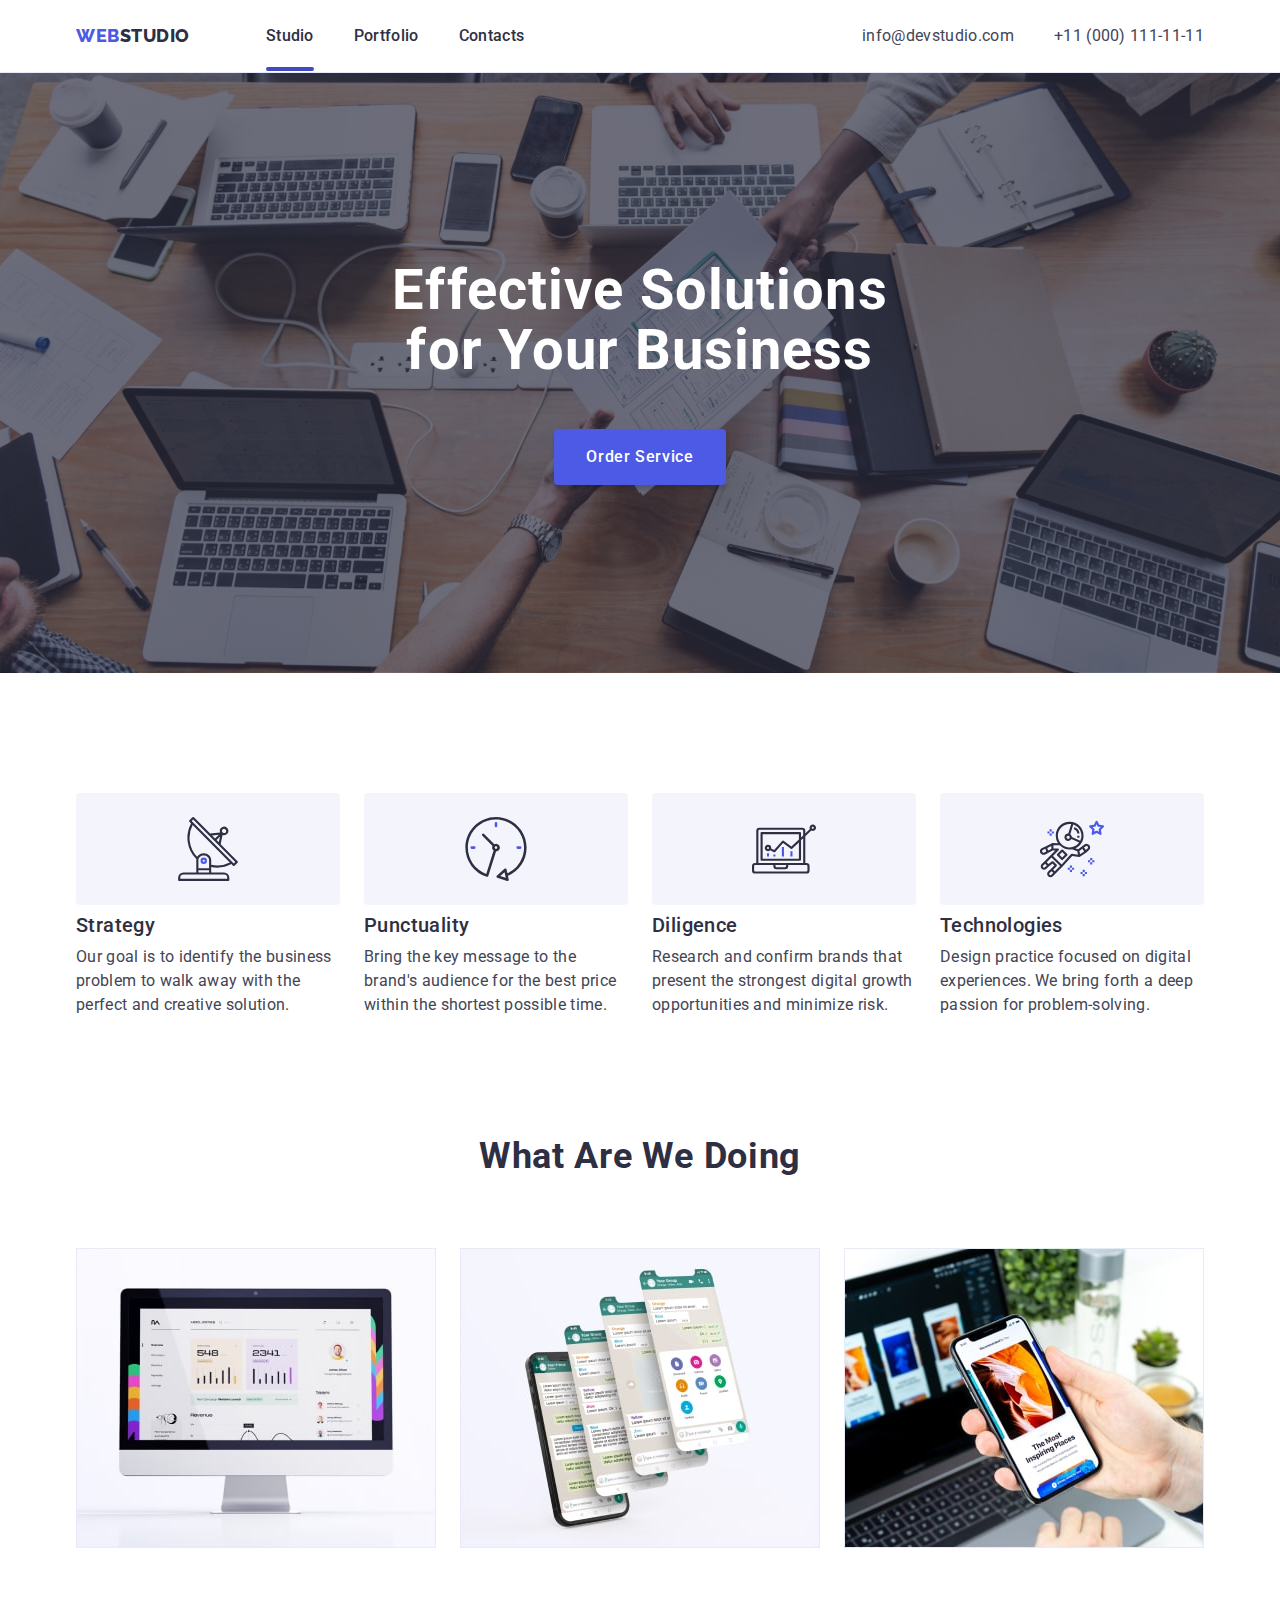
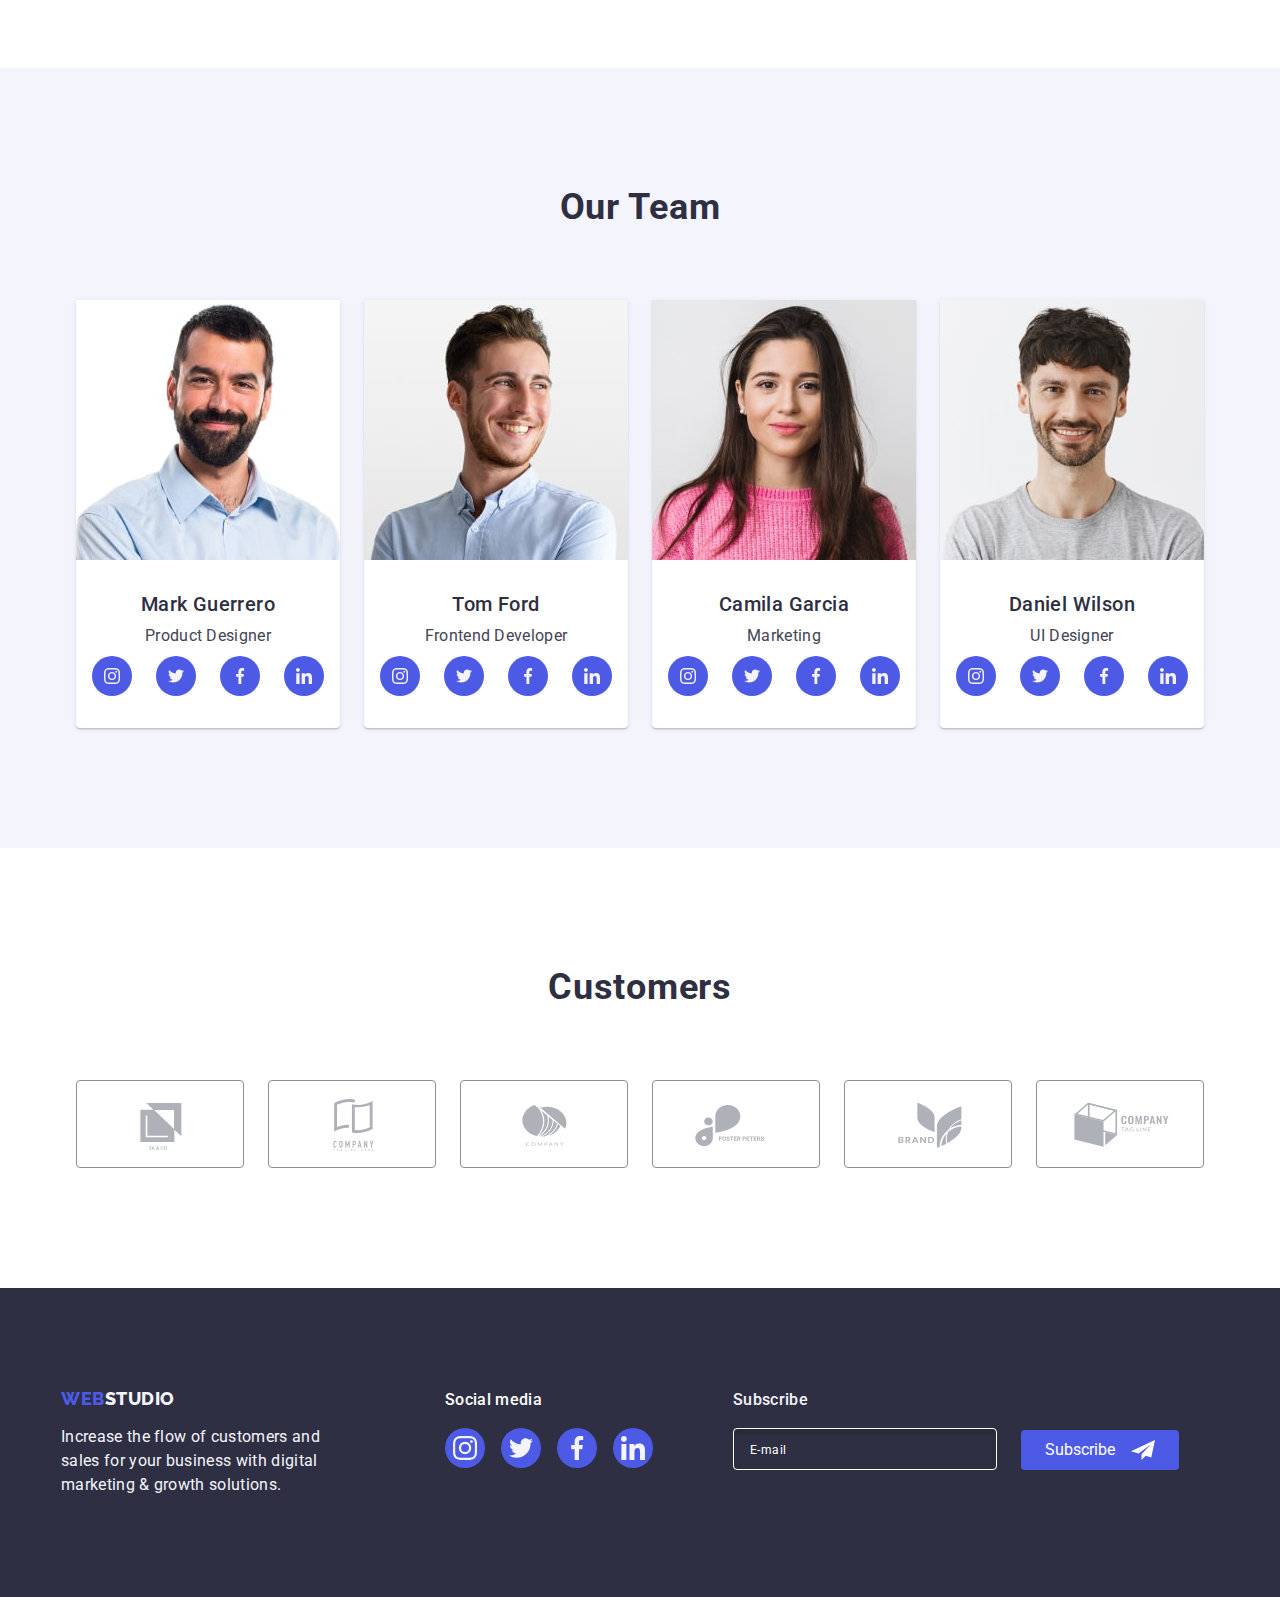
==== commit 52826e2b: "Fixed more mistakes" ====
--- a/index.html
+++ b/index.html
@@ -216,13 +216,12 @@
             <li class="specialization__item">
               <img
                 srcset="./images/directions/direction-1@2x.jpg 2x"
-                src="/images/directions/direction-1@1x.jpg"
+                src="./images/directions/direction-1@1x.jpg"
                 alt="laptop and mobile phone"
                 width="360"
                 height="300"
               />
             </li>
-            <li class="specialization__item"></li>
             <li class="specialization__item">
               <img
                 srcset="./images/directions/direction-2@2x.jpg 2x"
--- a/css/main.min.css
+++ b/css/main.min.css
@@ -1 +1 @@
-body{font-family:Roboto,sans-serif;font-weight:400;font-size:16px;line-height:1.5;letter-spacing:.02em;background-color:#fff;color:#434455}h1,h2,h3,h4,h5,h6,p{margin:0}img{display:block}.link{text-decoration:none}.list{list-style:none;margin:0;padding-left:0}.visually-hidden{position:absolute;width:1px;height:1px;margin:-1px;border:0;padding:0;white-space:nowrap;-webkit-clip-path:inset(100%);clip-path:inset(100%);clip:rect(0 0 0 0);overflow:hidden}.is-hidden{visibility:hidden;opacity:0;pointer-events:none;scale:0}.is-rolled{visibility:hidden;opacity:0;pointer-events:none;transform:translateX(100%)}.container{width:100%;padding:0 16px}@media screen and (min-width: 428px){.container{width:428px;margin:0 auto}}@media screen and (min-width: 768px){.container{width:768px}}@media screen and (min-width: 1158px){.container{padding:0 15px;width:1158px}}.section{padding:96px 0}@media screen and (min-width: 1158px){.section{padding:120px 0}}.section-title{font-weight:700;font-size:36px;line-height:1.1;letter-spacing:.02em;text-align:center;text-transform:capitalize;color:#2e2f42;margin-bottom:72px}.card-title{font-weight:700;font-size:36px;line-height:1.11;letter-spacing:.02em;color:#2e2f42;margin-bottom:8px}@media screen and (max-width: 767px){.card-title{text-align:center}}@media screen and (min-width: 1158px){.card-title{font-weight:500;font-size:20px;line-height:1.2}}.logo{font-family:Raleway,sans-serif;font-weight:800;font-size:18px;line-height:1.17;letter-spacing:.03em;text-transform:uppercase;color:#4d5ae5}.logo__text--dark{color:#2e2f42}.logo__text--light{color:#f4f4fd}.footer__logo{display:block;margin-bottom:16px}@media screen and (max-width: 767px){.header__logo{display:block}.footer__logo{text-align:center}}@media screen and (min-width: 768px){.header__logo{margin-right:120px}}@media screen and (min-width: 1158px){.header__logo{margin-right:76px}}.social-list{display:flex;justify-content:center}.social-list--bigger-gap{gap:24px}.social-list--smaller-gap{gap:16px}.social-list__mob-menu{max-width:328px;justify-content:space-between}.social-list__icon{fill:#f4f4fd}.social-list__link{display:flex;justify-content:center;align-items:center;width:40px;height:40px;border-radius:50%;background-color:#4d5ae5;transition:background-color 250ms cubic-bezier(0.4, 0, 0.2, 1)}.social-list__link--ocean-theme:hover,.social-list__link--ocean-theme:focus{background-color:#404bbf}.social-list__link--green-theme:hover,.social-list__link--green-theme:focus{background-color:#31d0aa}.header{border-bottom:1px solid #e7e9fc;box-shadow:0px 2px 1px rgba(46,47,66,.08),0px 1px 1px rgba(46,47,66,.16),0px 1px 6px rgba(46,47,66,.08)}.header__container{display:flex;justify-content:space-between;align-items:center;overflow:hidden}@media screen and (max-width: 767px){.nav__list{display:none}}@media screen and (min-width: 768px){.nav{display:flex;align-items:center}.nav__list{display:flex;gap:40px}.nav__link{position:relative;display:block;padding:24px 0;font-weight:500;color:#2e2f42;transition:color 250ms cubic-bezier(0.4, 0, 0.2, 1)}.nav__link:hover,.nav__link:focus,.contacts__link:hover,.contacts__link:focus{color:#404bbf}.nav__link--current::after{position:absolute;bottom:1px;display:block;content:"";width:100%;height:4px;background-color:#404bbf;border-radius:2px}}@media screen and (max-width: 767px){.contacts{display:none}}.contacts{font-style:normal;margin-left:auto}.contacts__list{display:flex;flex-direction:column;gap:12px}.contacts__link{color:inherit;transition:color 250ms cubic-bezier(0.4, 0, 0.2, 1)}@media screen and (min-width: 1158px){.contacts__list{display:flex;flex-direction:row;gap:40px}.contacts__link{display:block;padding:24px 0}}@media screen and (max-width: 767px){.mob-menu-open{background-color:rgba(0,0,0,0);border:none;padding:24px 0}.mob-menu-open__icon{stroke:#2e2f42}.modal-mob-menu{position:fixed;width:100%;height:100%;top:0;left:0;z-index:1000;background-color:#fff;transition:transform 250ms cubic-bezier(0.4, 0, 0.2, 1),visibility 250ms cubic-bezier(0.4, 0, 0.2, 1),opacity 250ms cubic-bezier(0.4, 0, 0.2, 1)}.modal-mob-menu__container{position:absolute;top:0;right:50%;transform:translateX(50%);padding-left:40px;padding-bottom:40px;height:100%;display:flex;flex-direction:column;justify-content:space-between;box-shadow:0px 2px 1px rgba(46,47,66,.08),0px 1px 1px rgba(46,47,66,.16),0px 1px 6px rgba(46,47,66,.08)}.modal-mob-menu__cls-btn{position:absolute;top:24px;right:19px;display:block;line-height:0;background:#e7e9fc;border:1px solid rgba(231,233,252,.1);border-radius:50%;padding:8px 8px;cursor:pointer;transition:background-color 250ms cubic-bezier(0.4, 0, 0.2, 1),border 250ms cubic-bezier(0.4, 0, 0.2, 1)}.modal-mob-menu__cls-btn:hover{background-color:#404bbf;border:1px solid #404bbf}.modal-mob-menu__cls-icon{fill:#2e2f42;transition:fill 250ms cubic-bezier(0.4, 0, 0.2, 1)}.modal-mob-menu__cls-btn:hover .modal-mob-menu__cls-icon{fill:#fff}.modal-mob-menu__nav{display:flex;flex-direction:column;gap:40px;margin-top:80px}.modal-mob-menu__nav-link{font-weight:700;font-size:36px;line-height:1.11;color:#2e2f42;transition:color 250ms cubic-bezier(0.4, 0, 0.2, 1)}.modal-mob-menu__nav-link:hover,.modal-mob-menu__nav-link:focus{color:#404bbf}.mob-menu-contacts{margin-bottom:48px}.mob-menu-contacts__tel{display:block;max-width:353px;font-weight:700;font-size:36px;line-height:1.11;color:#4d5ae5;margin-bottom:40px}.mob-menu-contacts__mail{font-weight:500;font-size:20px;color:#434455}}@media screen and (max-width: 428px){.mob-menu-contacts__tel{font-size:8.6vw}}@media screen and (min-width: 768px){.modal-mob-menu{display:none}.mob-menu-open{display:none}}.hero{background-color:#2e2f42;background-repeat:no-repeat;background-position:50% 50%;background-size:cover;padding:112px 0;max-width:428px;margin:0 auto}@media screen and (max-width: 428px){.hero{background-image:linear-gradient(rgba(46, 47, 66, 0.7), rgba(46, 47, 66, 0.7)),url(../images/hero/hero-bg-mob@1x.jpg)}}@media screen and (min-device-ratio: 2)and (max-width: 428px),screen and (-webkit-min-device-pixel-ratio: 2)and (max-width: 767px),screen and (min-resolution: 192dpi)and (max-width: 767px),screen and (min-resolution: 2dppx)and (max-width: 767px){.hero{background-image:linear-gradient(rgba(46, 47, 66, 0.7), rgba(46, 47, 66, 0.7)),url(../images/hero/hero-bg-mob@2x.jpg)}}@media screen and (min-width: 429px){.hero{max-width:768px;background-image:linear-gradient(rgba(46, 47, 66, 0.7), rgba(46, 47, 66, 0.7)),url(../images/hero/hero-bg-tab@1x.jpg)}}@media screen and (min-device-ratio: 2)and (min-width: 429px),screen and (-webkit-min-device-pixel-ratio: 2)and (min-width: 768px),screen and (min-resolution: 192dpi)and (min-width: 768px),screen and (min-resolution: 2dppx)and (min-width: 768px){.hero{background-image:linear-gradient(rgba(46, 47, 66, 0.7), rgba(46, 47, 66, 0.7)),url(../../../images/hero/hero-bg-tab@2x.jpg)}}@media screen and (min-width: 769px){.hero{padding:188px 0;max-width:1440px;background-image:linear-gradient(rgba(46, 47, 66, 0.7), rgba(46, 47, 66, 0.7)),url(../../../images/hero/hero-bg-desc@1x.jpg)}}@media screen and (min-device-ratio: 2)and (min-width: 769px),screen and (-webkit-min-device-pixel-ratio: 2)and (min-width: 768px),screen and (-webkit-min-device-pixel-ratio: 2)and (min-width: 1158px),screen and (min-resolution: 192dpi)and (min-width: 1158px),screen and (min-resolution: 2dppx)and (min-width: 1158px){.hero{background-image:linear-gradient(rgba(46, 47, 66, 0.7), rgba(46, 47, 66, 0.7)),url(../../../images/hero/hero-bg-desc@2x.jpg)}}.hero__title{font-weight:700;font-size:36px;line-height:1.17;letter-spacing:.02em;text-align:center;color:#fff;max-width:320px;margin:0 auto}@media screen and (min-width: 768px){.hero__title{font-size:56px;line-height:1.07;max-width:496px}}.order-btn{background-color:#4d5ae5;font-family:inherit;font-weight:500;font-size:16px;line-height:1.5;align-items:center;letter-spacing:.04em;color:#fff;cursor:pointer;display:block;min-width:169px;height:56px;box-shadow:0px 4px 4px rgba(0,0,0,.15);border:none;border-radius:4px;padding:16px 32px;margin:72px auto 0 auto;transition:background-color 250ms cubic-bezier(0.4, 0, 0.2, 1)}@media screen and (min-width: 768px){.order-btn{margin:36px auto 0 auto}}@media screen and (min-width: 1158px){.order-btn{margin:48px auto 0 auto}}.order-btn:hover,.order-btn:focus{background-color:#404bbf}.preferences__list{display:flex;flex-direction:column;gap:72px}.prefernces__desc{font-weight:500}@media screen and (max-width: 1157px){.preferences__icon-container{display:none}.preferences__icon{display:none}}@media screen and (min-width: 768px){.preferences__list{flex-direction:row;flex-wrap:wrap;-moz-column-gap:24px;column-gap:24px;row-gap:72px}.preferences__item{width:calc((100% - 24px)/2)}}@media screen and (min-width: 1158px){.preferences__list{gap:24px}.preferences__item{width:calc((100% - 72px)/4)}.preferences__icon-container{display:flex;align-items:center;justify-content:center;height:112px;background-color:#f4f4fd;border-radius:4px;margin-bottom:8px}.preferences__icon{width:64px;height:64px}.prefernces__desc{font-weight:400}}@media screen and (max-width: 1157px){.specialization{display:none}}@media screen and (min-width: 1158px){.specialization{padding-bottom:120px}.specialization__list{display:flex;gap:24px}.specialization__item{width:calc((100% - 48px)/3)}}.team{background-color:#f4f4fd}.team__list{display:flex}.team__card{background-color:#fff;border-radius:0px 0px 4px 4px;box-shadow:0px 1px 6px rgba(46,47,66,.08),0px 1px 1px rgba(46,47,66,.16),0px 2px 1px rgba(46,47,66,.08)}.team__desc-container{padding:32px 0;border-radius:0px 0px 4px 4px}.team__employee-name{text-align:center;font-weight:500;font-size:20px;line-height:1.2}.team__position{font-size:16px;text-align:center;margin-bottom:8px}@media screen and (max-width: 767px){.team__list{flex-direction:column;gap:72px}.team__card{margin:0 auto}}@media screen and (min-width: 768px)and (max-width: 1157px){.team__container{width:552px;padding:0}.team__list{flex-direction:row;flex-wrap:wrap;-moz-column-gap:24px;column-gap:24px;row-gap:72px}.team__card{max-width:calc((100% - 24px)/2)}}@media screen and (min-width: 1158px){.team__list{gap:24px}}.customers__list{display:flex;flex-wrap:wrap;justify-content:center;-moz-column-gap:10px;column-gap:10px;row-gap:72px}.customers__item{width:calc((100% - 10px)/2);height:88px}.customers__link{display:flex;align-items:center;justify-content:center;width:100%;height:100%;border:1px solid #8e8f99;border-radius:4px;color:#afb1b8;transition:border-color 250ms cubic-bezier(0.4, 0, 0.2, 1),color 250ms cubic-bezier(0.4, 0, 0.2, 1)}.customers__link:hover,.customers__link:focus{color:#404bbf;border-color:#404bbf}.customers__icon{width:110px;height:56px;fill:currentColor}@media screen and (min-width: 768px)and (max-width: 1157px){.customers__container{width:552px;padding:0}.customers__list{-moz-column-gap:24px;column-gap:24px}.customers__item{width:calc((100% - 48px)/3)}.customers__icon{width:104px}}@media screen and (min-width: 1158px){.customers__list{flex-wrap:nowrap;gap:24px}.customers__item{width:calc((100% - 120px)/6)}}.footer{background-color:#2e2f42;padding:96px 0;color:#f4f4fd}.footer__container{display:flex;align-items:baseline}.footer__social-title{font-weight:500;font-size:16px;margin-bottom:16px;color:#fff}@media screen and (max-width: 767px){.footer__container{flex-direction:column;align-items:center;gap:72px}.footer__left-side{max-width:268px}.footer__social-wrapper{text-align:center}}@media screen and (min-width: 768px)and (max-width: 1157px){.footer__container{width:552px;padding:0;flex-wrap:wrap;-moz-column-gap:24px;column-gap:24px;row-gap:72px}.footer__left-side{max-width:264px}}@media screen and (min-width: 1158px){.footer{padding:100px 0}.footer__container{flex-wrap:nowrap;padding:0;gap:0}.footer__left-side{max-width:264px;margin-right:120px}.footer__social-wrapper{margin-right:80px}}.subscribe-form{display:flex;flex-direction:column;gap:16px;width:100%}.subscribe-form__input-wrapper{display:flex;flex-direction:column;align-items:center}.subscribe-form__title{margin-bottom:16px;font-weight:500}.subscribe-form__input{background-color:rgba(0,0,0,0);border:1px solid #fff;box-shadow:inset 0px 4px 4px rgba(0,0,0,.15);border-radius:4px;padding:8px 0 8px 16px;color:#fff;font-weight:400;font-size:16px;line-height:1.5;width:100%}.subscribe-form__input:focus{outline:none}.subscribe-form__input::-moz-placeholder{color:#fff;font-size:12px;line-height:2;letter-spacing:.04em}.subscribe-form__input::placeholder{color:#fff;font-size:12px;line-height:2;letter-spacing:.04em}.subscribe-btn{margin:0 auto;padding:8px 24px;display:flex;height:40px;background-color:#4d5ae5;border:none;border-radius:4px;transition:background-color 250ms cubic-bezier(0.4, 0, 0.2, 1)}.subscribe-btn:hover{background-color:#31d0aa}.subscribe-btn__txt{margin-right:16px;font-size:16px;line-height:24px;color:#fff}.subscribe-btn__img{width:24px;height:24px;fill:#fff}@media screen and (min-width: 768px){.subscribe-form{flex-direction:row;align-items:flex-end;gap:24px}.subscribe-form__input-wrapper{align-items:baseline}.subscribe-form__input{width:264px}.subscribe-btn{margin:0}}.backdrop{display:flex;align-items:flex-start;justify-content:center;overflow:auto;position:fixed;z-index:100;top:0;left:0;width:100%;height:100%;background:rgba(46,47,66,.4);transition:visibility 250ms cubic-bezier(0.4, 0, 0.2, 1),opacity 250ms cubic-bezier(0.4, 0, 0.2, 1),scale 250ms cubic-bezier(0.4, 0, 0.2, 1)}.modal{position:relative;max-width:392px;margin:96px 5px 96px;padding:72px 16px 24px 16px;background-color:#fcfcfc}.modal__cls-btn{position:absolute;top:24px;right:24px;display:flex;align-items:center;justify-content:center;padding:8px 8px;background:#e7e9fc;border:1px solid rgba(0,0,0,.1);border-radius:50%;cursor:pointer;transition:background-color 250ms cubic-bezier(0.4, 0, 0.2, 1),border 250ms cubic-bezier(0.4, 0, 0.2, 1)}.modal__cls-btn:hover{background-color:#404bbf;border:1px solid #404bbf}.modal__cls-img{width:8px;height:8px;fill:#2e2f42;transition:fill 250ms cubic-bezier(0.4, 0, 0.2, 1)}.modal__cls-btn:hover .modal__cls-img{fill:#fff}.modal__title{font-weight:500;text-align:center;margin-bottom:16px}@media screen and (min-width: 768px){.modal{width:408px;padding:72px 24px 24px 24px}}@media screen and (min-width: 1158px){.modal{margin:80px 5px 80px}}.form-order{display:flex;flex-direction:column;justify-content:flex-start}.form-order__label{display:flex;flex-direction:column;font-size:12px;line-height:1.17;color:#8e8f99}.form-order__label:not(:last-child){margin-bottom:8px}.form-order__input-wrapper{position:relative}.form-order__input{margin-top:4px;padding:8px 8px 8px 38px;width:100%;border:1px solid rgba(46,47,66,.4);border-radius:4px;transition:border 250ms cubic-bezier(0.4, 0, 0.2, 1)}.form-order__input:focus{outline:none;border:1px solid #4d5ae5}.form-order__input-img{position:absolute;top:8px;left:16px;width:18px;height:24px;fill:#2e2f42;transition:fill 250ms cubic-bezier(0.4, 0, 0.2, 1)}.form-order__input:focus+.form-order__input-img{fill:#4d5ae5}.form-order__textarea{margin-top:4px;padding:8px 8px 8px 16px;height:120px;resize:none;border:1px solid rgba(46,47,66,.4);border-radius:4px;transition:border 250ms cubic-bezier(0.4, 0, 0.2, 1)}.form-order__textarea:focus{outline:none;border:1px solid #4d5ae5}.form-order__textarea::-moz-placeholder{font-size:12px;line-height:1.17;color:rgba(46,47,66,.4)}.form-order__textarea::placeholder{font-size:12px;line-height:1.17;color:rgba(46,47,66,.4)}.form-order__agreement-text{display:flex;flex-wrap:wrap;align-items:center;align-content:center;margin-bottom:4px;font-size:12px;line-height:1.17;color:#8e8f99;margin-top:16px;margin-bottom:24px}.form-order__agreement-text::before{content:"";display:block;width:16px;height:16px;border:1px solid rgba(46,47,66,.4);border-radius:2px;cursor:pointer;margin-right:8px;transition:background-color 250ms cubic-bezier(0.4, 0, 0.2, 1),border 250ms cubic-bezier(0.4, 0, 0.2, 1)}.form-order__agreement-check:checked+.form-order__agreement-text::before{background-color:#404bbf;border:1px solid #404bbf;background-image:url(../images/icon-mdl-check.svg);background-repeat:no-repeat;background-position:50% 50%}.form-order__agreement-check:focus+.form-order__agreement-text::before{border:1px solid #4d5ae5}.form-order__send-btn{border:none;align-self:center;justify-self:center;font-weight:500;font-size:16px;line-height:1.5;color:#fff;padding:16px 32px;min-width:169px;height:56px;background-color:#4d5ae5;box-shadow:0px 4px 4px rgba(0,0,0,.15);border-radius:4px;transition:background-color 250ms cubic-bezier(0.4, 0, 0.2, 1);cursor:pointer}.form-order__send-btn:hover,.form-order__send-btn:focus{background-color:#404bbf}.portfolio{display:flex;flex-wrap:wrap;-moz-column-gap:24px;column-gap:24px}@media screen and (max-width: 767px){.portfolio-section{padding:48px 0}.portfolio{row-gap:48px}}@media screen and (min-width: 768px){.portfolio-section{padding:64px 0 96px}.portfolio{row-gap:72px}}@media screen and (min-width: 1158){.portfolio-section{padding:64px 0 96px}.portfolio{row-gap:48px}}.buttons-list{display:flex;flex-wrap:wrap;justify-content:center;gap:24px;margin-bottom:48px}.buttons-list__item{flex-grow:1}.buttons-list__portfolio-btn{flex-grow:1;width:100%;background-color:#f4f4fd;color:#4d5ae5;font-family:inherit;font-weight:500;font-size:16px;line-height:1.5;letter-spacing:.04em;cursor:pointer;padding:12px 24px;border:1px solid #e7e9fc;border-radius:4px;transition:background-color 250ms cubic-bezier(0.4, 0, 0.2, 1),color 250ms cubic-bezier(0.4, 0, 0.2, 1),box-shadow 250ms cubic-bezier(0.4, 0, 0.2, 1),border 250ms cubic-bezier(0.4, 0, 0.2, 1),border-radius 250ms cubic-bezier(0.4, 0, 0.2, 1)}.buttons-list__portfolio-btn:hover,.buttons-list__portfolio-btn:focus{background-color:#404bbf;color:#fff;box-shadow:0px 3px 1px rgba(0,0,0,.1),0px 2px 1px rgba(0,0,0,.08),0px 2px 2px rgba(0,0,0,.12);border:1px solid rgba(0,0,0,0);border-radius:4px}@media screen and (min-width: 768px){.buttons-list__item{flex-grow:0}.buttons-list{flex-wrap:nowrap;margin-bottom:72px}}@media screen and (max-width: 767px){.portfolio-card{width:100%}.portfolio-card__title{text-align:start;font-weight:500;font-size:20px;line-height:1.2}}@media screen and (min-width: 768px){.portfolio-card{width:calc((100% - 24px)/2)}.portfolio-card__title{text-align:start;font-weight:500;font-size:20px;line-height:1.2}}@media screen and (min-width: 1158px){.portfolio-card{width:calc((100% - 48px)/3)}}.portfolio-card__link{display:block;border:1px solid #e7e9fc;transition:border 250ms cubic-bezier(0.4, 0, 0.2, 1),box-shadow 250ms cubic-bezier(0.4, 0, 0.2, 1)}.portfolio-card__link:hover,.portfolio-card__link:focus{border:1px solid #f4f4fd;box-shadow:0px 1px 6px rgba(46,47,66,.08),0px 1px 1px rgba(46,47,66,.16),0px 2px 1px rgba(46,47,66,.08)}.portfolio-card__img-wrapper{overflow:hidden;position:relative}.portfolio-card__overlay{position:absolute;top:0;left:0;overflow-y:auto;display:flex;width:100%;height:100%;padding:40px 32px 0;color:#f4f4fd;background-color:#4d5ae5;transform:translateY(100%);transition:transform 250ms cubic-bezier(0.4, 0, 0.2, 1)}.portfolio-card__link:hover .portfolio-card__overlay,.portfolio-card__link:focus .portfolio-card__overlay{transform:translateY(0)}.portfolio-card__desc-thumb{padding:32px 16px;border:1px solid #e7e9fc;border-top:none}.portfolio-card__desc{color:#434455}/*# sourceMappingURL=main.min.css.map */+body{font-family:Roboto,sans-serif;font-weight:400;font-size:16px;line-height:1.5;letter-spacing:.02em;background-color:#fff;color:#434455}h1,h2,h3,h4,h5,h6,p{margin:0}img{display:block}.link{text-decoration:none}.list{list-style:none;margin:0;padding-left:0}.visually-hidden{position:absolute;width:1px;height:1px;margin:-1px;border:0;padding:0;white-space:nowrap;-webkit-clip-path:inset(100%);clip-path:inset(100%);clip:rect(0 0 0 0);overflow:hidden}.is-hidden{visibility:hidden;opacity:0;pointer-events:none;scale:0}.is-rolled{visibility:hidden;opacity:0;pointer-events:none;transform:translateX(100%)}.container{width:100%;padding:0 16px}@media screen and (min-width: 428px){.container{width:428px;margin:0 auto}}@media screen and (min-width: 768px){.container{width:768px}}@media screen and (min-width: 1158px){.container{padding:0 15px;width:1158px}}.section{padding:96px 0}@media screen and (min-width: 1158px){.section{padding:120px 0}}.section-title{font-weight:700;font-size:36px;line-height:1.1;letter-spacing:.02em;text-align:center;text-transform:capitalize;color:#2e2f42;margin-bottom:72px}.card-title{font-weight:700;font-size:36px;line-height:1.11;letter-spacing:.02em;color:#2e2f42;margin-bottom:8px}@media screen and (max-width: 767px){.card-title{text-align:center}}@media screen and (min-width: 1158px){.card-title{font-weight:500;font-size:20px;line-height:1.2}}.logo{font-family:Raleway,sans-serif;font-weight:800;font-size:18px;line-height:1.17;letter-spacing:.03em;text-transform:uppercase;color:#4d5ae5}.logo__text--dark{color:#2e2f42}.logo__text--light{color:#f4f4fd}.footer__logo{display:block;margin-bottom:16px}@media screen and (max-width: 767px){.header__logo{display:block}.footer__logo{text-align:center}}@media screen and (min-width: 768px){.header__logo{margin-right:120px}}@media screen and (min-width: 1158px){.header__logo{margin-right:76px}}.social-list{display:flex;justify-content:center}.social-list--bigger-gap{gap:24px}.social-list--smaller-gap{gap:16px}.social-list__mob-menu{max-width:328px;justify-content:space-between}.social-list__icon{fill:#f4f4fd}.social-list__link{display:flex;justify-content:center;align-items:center;width:40px;height:40px;border-radius:50%;background-color:#4d5ae5;transition:background-color 250ms cubic-bezier(0.4, 0, 0.2, 1)}.social-list__link--ocean-theme:hover,.social-list__link--ocean-theme:focus{background-color:#404bbf}.social-list__link--green-theme:hover,.social-list__link--green-theme:focus{background-color:#31d0aa}.header{border-bottom:1px solid #e7e9fc;box-shadow:0px 2px 1px rgba(46,47,66,.08),0px 1px 1px rgba(46,47,66,.16),0px 1px 6px rgba(46,47,66,.08)}.header__container{display:flex;justify-content:space-between;align-items:center;overflow:hidden}@media screen and (max-width: 767px){.nav__list{display:none}}@media screen and (min-width: 768px){.nav{display:flex;align-items:center}.nav__list{display:flex;gap:40px}.nav__link{position:relative;display:block;padding:24px 0;font-weight:500;color:#2e2f42;transition:color 250ms cubic-bezier(0.4, 0, 0.2, 1)}.nav__link:hover,.nav__link:focus,.contacts__link:hover,.contacts__link:focus{color:#404bbf}.nav__link--current::after{position:absolute;bottom:1px;display:block;content:"";width:100%;height:4px;background-color:#404bbf;border-radius:2px}}@media screen and (max-width: 767px){.contacts{display:none}}.contacts{font-style:normal;margin-left:auto}.contacts__list{display:flex;flex-direction:column;gap:12px}.contacts__link{color:inherit;transition:color 250ms cubic-bezier(0.4, 0, 0.2, 1)}@media screen and (min-width: 1158px){.contacts__list{display:flex;flex-direction:row;gap:40px}.contacts__link{display:block;padding:24px 0}}@media screen and (max-width: 767px){.mob-menu-open{background-color:rgba(0,0,0,0);border:none;padding:24px 0}.mob-menu-open__icon{stroke:#2e2f42}.modal-mob-menu{position:fixed;width:100%;height:100%;top:0;left:0;z-index:1000;background-color:#fff;transition:transform 250ms cubic-bezier(0.4, 0, 0.2, 1),visibility 250ms cubic-bezier(0.4, 0, 0.2, 1),opacity 250ms cubic-bezier(0.4, 0, 0.2, 1)}.modal-mob-menu__container{position:absolute;top:0;right:50%;transform:translateX(50%);padding-left:40px;padding-bottom:40px;height:100%;display:flex;flex-direction:column;justify-content:space-between;box-shadow:0px 2px 1px rgba(46,47,66,.08),0px 1px 1px rgba(46,47,66,.16),0px 1px 6px rgba(46,47,66,.08)}.modal-mob-menu__cls-btn{position:absolute;top:24px;right:19px;display:block;line-height:0;background:#e7e9fc;border:1px solid rgba(231,233,252,.1);border-radius:50%;padding:8px 8px;cursor:pointer;transition:background-color 250ms cubic-bezier(0.4, 0, 0.2, 1),border 250ms cubic-bezier(0.4, 0, 0.2, 1)}.modal-mob-menu__cls-btn:hover{background-color:#404bbf;border:1px solid #404bbf}.modal-mob-menu__cls-icon{fill:#2e2f42;transition:fill 250ms cubic-bezier(0.4, 0, 0.2, 1)}.modal-mob-menu__cls-btn:hover .modal-mob-menu__cls-icon{fill:#fff}.modal-mob-menu__nav{display:flex;flex-direction:column;gap:40px;margin-top:80px}.modal-mob-menu__nav-link{font-weight:700;font-size:36px;line-height:1.11;color:#2e2f42;transition:color 250ms cubic-bezier(0.4, 0, 0.2, 1)}.modal-mob-menu__nav-link:hover,.modal-mob-menu__nav-link:focus{color:#404bbf}.mob-menu-contacts{margin-bottom:48px}.mob-menu-contacts__tel{display:block;max-width:353px;font-weight:700;font-size:36px;line-height:1.11;color:#4d5ae5;margin-bottom:40px}.mob-menu-contacts__mail{font-weight:500;font-size:20px;color:#434455}}@media screen and (max-width: 428px){.mob-menu-contacts__tel{font-size:8.6vw}}@media screen and (min-width: 768px){.modal-mob-menu{display:none}.mob-menu-open{display:none}}.hero{background-color:#2e2f42;background-repeat:no-repeat;background-position:50% 50%;background-size:cover;padding:112px 0;max-width:428px;margin:0 auto}@media screen and (max-width: 428px){.hero{background-image:linear-gradient(rgba(46, 47, 66, 0.7), rgba(46, 47, 66, 0.7)),url(../images/hero/hero-bg-mob@1x.jpg)}}@media screen and (min-device-ratio: 2)and (max-width: 428px),screen and (-webkit-min-device-pixel-ratio: 2)and (max-width: 767px),screen and (min-resolution: 192dpi)and (max-width: 767px),screen and (min-resolution: 2dppx)and (max-width: 767px){.hero{background-image:linear-gradient(rgba(46, 47, 66, 0.7), rgba(46, 47, 66, 0.7)),url(../images/hero/hero-bg-mob@2x.jpg)}}@media screen and (min-width: 429px){.hero{max-width:768px;background-image:linear-gradient(rgba(46, 47, 66, 0.7), rgba(46, 47, 66, 0.7)),url(../images/hero/hero-bg-tab@1x.jpg)}}@media screen and (min-device-ratio: 2)and (min-width: 429px),screen and (-webkit-min-device-pixel-ratio: 2)and (min-width: 768px),screen and (min-resolution: 192dpi)and (min-width: 768px),screen and (min-resolution: 2dppx)and (min-width: 768px){.hero{background-image:linear-gradient(rgba(46, 47, 66, 0.7), rgba(46, 47, 66, 0.7)),url(../images/hero/hero-bg-tab@2x.jpg)}}@media screen and (min-width: 769px){.hero{padding:188px 0;max-width:1440px;background-image:linear-gradient(rgba(46, 47, 66, 0.7), rgba(46, 47, 66, 0.7)),url(../images/hero/hero-bg-desc@1x.jpg)}}@media screen and (min-device-ratio: 2)and (min-width: 769px),screen and (-webkit-min-device-pixel-ratio: 2)and (min-width: 768px),screen and (-webkit-min-device-pixel-ratio: 2)and (min-width: 1158px),screen and (min-resolution: 192dpi)and (min-width: 1158px),screen and (min-resolution: 2dppx)and (min-width: 1158px){.hero{background-image:linear-gradient(rgba(46, 47, 66, 0.7), rgba(46, 47, 66, 0.7)),url(../images/hero/hero-bg-desc@2x.jpg)}}.hero__title{font-weight:700;font-size:36px;line-height:1.17;letter-spacing:.02em;text-align:center;color:#fff;max-width:320px;margin:0 auto}@media screen and (min-width: 768px){.hero__title{font-size:56px;line-height:1.07;max-width:496px}}.order-btn{background-color:#4d5ae5;font-family:inherit;font-weight:500;font-size:16px;line-height:1.5;align-items:center;letter-spacing:.04em;color:#fff;cursor:pointer;display:block;min-width:169px;height:56px;box-shadow:0px 4px 4px rgba(0,0,0,.15);border:none;border-radius:4px;padding:16px 32px;margin:72px auto 0 auto;transition:background-color 250ms cubic-bezier(0.4, 0, 0.2, 1)}@media screen and (min-width: 768px){.order-btn{margin:36px auto 0 auto}}@media screen and (min-width: 1158px){.order-btn{margin:48px auto 0 auto}}.order-btn:hover,.order-btn:focus{background-color:#404bbf}.preferences__list{display:flex;flex-direction:column;gap:72px}.prefernces__desc{font-weight:500}@media screen and (max-width: 1157px){.preferences__icon-container{display:none}.preferences__icon{display:none}}@media screen and (min-width: 768px){.preferences__list{flex-direction:row;flex-wrap:wrap;-moz-column-gap:24px;column-gap:24px;row-gap:72px}.preferences__item{width:calc((100% - 24px)/2)}}@media screen and (min-width: 1158px){.preferences__list{gap:24px}.preferences__item{width:calc((100% - 72px)/4)}.preferences__icon-container{display:flex;align-items:center;justify-content:center;height:112px;background-color:#f4f4fd;border-radius:4px;margin-bottom:8px}.preferences__icon{width:64px;height:64px}.prefernces__desc{font-weight:400}}@media screen and (max-width: 1157px){.specialization{display:none}}@media screen and (min-width: 1158px){.specialization{padding-bottom:120px}.specialization__list{display:flex;gap:24px}.specialization__item{width:calc((100% - 48px)/3)}}.team{background-color:#f4f4fd}.team__list{display:flex}.team__card{background-color:#fff;border-radius:0px 0px 4px 4px;box-shadow:0px 1px 6px rgba(46,47,66,.08),0px 1px 1px rgba(46,47,66,.16),0px 2px 1px rgba(46,47,66,.08)}.team__desc-container{padding:32px 0;border-radius:0px 0px 4px 4px}.team__employee-name{text-align:center;font-weight:500;font-size:20px;line-height:1.2}.team__position{font-size:16px;text-align:center;margin-bottom:8px}@media screen and (max-width: 767px){.team__list{flex-direction:column;gap:72px}.team__card{margin:0 auto}}@media screen and (min-width: 768px)and (max-width: 1157px){.team__container{width:552px;padding:0}.team__list{flex-direction:row;flex-wrap:wrap;-moz-column-gap:24px;column-gap:24px;row-gap:72px}.team__card{max-width:calc((100% - 24px)/2)}}@media screen and (min-width: 1158px){.team__list{gap:24px}}.customers__list{display:flex;flex-wrap:wrap;justify-content:center;-moz-column-gap:10px;column-gap:10px;row-gap:72px}.customers__item{width:calc((100% - 10px)/2);height:88px}.customers__link{display:flex;align-items:center;justify-content:center;width:100%;height:100%;border:1px solid #8e8f99;border-radius:4px;color:#afb1b8;transition:border-color 250ms cubic-bezier(0.4, 0, 0.2, 1),color 250ms cubic-bezier(0.4, 0, 0.2, 1)}.customers__link:hover,.customers__link:focus{color:#404bbf;border-color:#404bbf}.customers__icon{width:110px;height:56px;fill:currentColor}@media screen and (min-width: 768px)and (max-width: 1157px){.customers__container{width:552px;padding:0}.customers__list{-moz-column-gap:24px;column-gap:24px}.customers__item{width:calc((100% - 48px)/3)}.customers__icon{width:104px}}@media screen and (min-width: 1158px){.customers__list{flex-wrap:nowrap;gap:24px}.customers__item{width:calc((100% - 120px)/6)}}.footer{background-color:#2e2f42;padding:96px 0;color:#f4f4fd}.footer__container{display:flex;align-items:baseline}.footer__social-title{font-weight:500;font-size:16px;margin-bottom:16px;color:#fff}@media screen and (max-width: 767px){.footer__container{flex-direction:column;align-items:center;gap:72px}.footer__left-side{max-width:268px}.footer__social-wrapper{text-align:center}}@media screen and (min-width: 768px)and (max-width: 1157px){.footer__container{width:552px;padding:0;flex-wrap:wrap;-moz-column-gap:24px;column-gap:24px;row-gap:72px}.footer__left-side{max-width:264px}}@media screen and (min-width: 1158px){.footer{padding:100px 0}.footer__container{flex-wrap:nowrap;padding:0;gap:0}.footer__left-side{max-width:264px;margin-right:120px}.footer__social-wrapper{margin-right:80px}}.subscribe-form{display:flex;flex-direction:column;gap:16px;width:100%}.subscribe-form__input-wrapper{display:flex;flex-direction:column;align-items:center}.subscribe-form__title{margin-bottom:16px;font-weight:500}.subscribe-form__input{background-color:rgba(0,0,0,0);border:1px solid #fff;box-shadow:inset 0px 4px 4px rgba(0,0,0,.15);border-radius:4px;padding:8px 0 8px 16px;color:#fff;font-weight:400;font-size:16px;line-height:1.5;width:100%}.subscribe-form__input:focus{outline:none}.subscribe-form__input::-moz-placeholder{color:#fff;font-size:12px;line-height:2;letter-spacing:.04em}.subscribe-form__input::placeholder{color:#fff;font-size:12px;line-height:2;letter-spacing:.04em}.subscribe-btn{margin:0 auto;padding:8px 24px;display:flex;height:40px;background-color:#4d5ae5;border:none;border-radius:4px;transition:background-color 250ms cubic-bezier(0.4, 0, 0.2, 1)}.subscribe-btn:hover{background-color:#31d0aa}.subscribe-btn__txt{margin-right:16px;font-size:16px;line-height:24px;color:#fff}.subscribe-btn__img{width:24px;height:24px;fill:#fff}@media screen and (min-width: 768px){.subscribe-form{flex-direction:row;align-items:flex-end;gap:24px}.subscribe-form__input-wrapper{align-items:baseline}.subscribe-form__input{width:264px}.subscribe-btn{margin:0}}.backdrop{display:flex;align-items:flex-start;justify-content:center;overflow:auto;position:fixed;z-index:100;top:0;left:0;width:100%;height:100%;background:rgba(46,47,66,.4);transition:visibility 250ms cubic-bezier(0.4, 0, 0.2, 1),opacity 250ms cubic-bezier(0.4, 0, 0.2, 1),scale 250ms cubic-bezier(0.4, 0, 0.2, 1)}.modal{position:relative;max-width:392px;margin:96px 5px 96px;padding:72px 16px 24px 16px;background-color:#fcfcfc}.modal__cls-btn{position:absolute;top:24px;right:24px;display:flex;align-items:center;justify-content:center;padding:8px 8px;background:#e7e9fc;border:1px solid rgba(0,0,0,.1);border-radius:50%;cursor:pointer;transition:background-color 250ms cubic-bezier(0.4, 0, 0.2, 1),border 250ms cubic-bezier(0.4, 0, 0.2, 1)}.modal__cls-btn:hover{background-color:#404bbf;border:1px solid #404bbf}.modal__cls-img{width:8px;height:8px;fill:#2e2f42;transition:fill 250ms cubic-bezier(0.4, 0, 0.2, 1)}.modal__cls-btn:hover .modal__cls-img{fill:#fff}.modal__title{font-weight:500;text-align:center;margin-bottom:16px}@media screen and (min-width: 768px){.modal{width:408px;padding:72px 24px 24px 24px}}@media screen and (min-width: 1158px){.modal{margin:80px 5px 80px}}.form-order{display:flex;flex-direction:column;justify-content:flex-start}.form-order__label{display:flex;flex-direction:column;font-size:12px;line-height:1.17;color:#8e8f99}.form-order__label:not(:last-child){margin-bottom:8px}.form-order__input-wrapper{position:relative}.form-order__input{margin-top:4px;padding:8px 8px 8px 38px;width:100%;border:1px solid rgba(46,47,66,.4);border-radius:4px;transition:border 250ms cubic-bezier(0.4, 0, 0.2, 1)}.form-order__input:focus{outline:none;border:1px solid #4d5ae5}.form-order__input-img{position:absolute;top:8px;left:16px;width:18px;height:24px;fill:#2e2f42;transition:fill 250ms cubic-bezier(0.4, 0, 0.2, 1)}.form-order__input:focus+.form-order__input-img{fill:#4d5ae5}.form-order__textarea{margin-top:4px;padding:8px 8px 8px 16px;height:120px;resize:none;border:1px solid rgba(46,47,66,.4);border-radius:4px;transition:border 250ms cubic-bezier(0.4, 0, 0.2, 1)}.form-order__textarea:focus{outline:none;border:1px solid #4d5ae5}.form-order__textarea::-moz-placeholder{font-size:12px;line-height:1.17;color:rgba(46,47,66,.4)}.form-order__textarea::placeholder{font-size:12px;line-height:1.17;color:rgba(46,47,66,.4)}.form-order__agreement-text{display:flex;flex-wrap:wrap;align-items:center;align-content:center;margin-bottom:4px;font-size:12px;line-height:1.17;color:#8e8f99;margin-top:16px;margin-bottom:24px}.form-order__agreement-text::before{content:"";display:block;width:16px;height:16px;border:1px solid rgba(46,47,66,.4);border-radius:2px;cursor:pointer;margin-right:8px;transition:background-color 250ms cubic-bezier(0.4, 0, 0.2, 1),border 250ms cubic-bezier(0.4, 0, 0.2, 1)}.form-order__agreement-check:checked+.form-order__agreement-text::before{background-color:#404bbf;border:1px solid #404bbf;background-image:url(../images/icon-mdl-check.svg);background-repeat:no-repeat;background-position:50% 50%}.form-order__agreement-check:focus+.form-order__agreement-text::before{border:1px solid #4d5ae5}.form-order__send-btn{border:none;align-self:center;justify-self:center;font-weight:500;font-size:16px;line-height:1.5;color:#fff;padding:16px 32px;min-width:169px;height:56px;background-color:#4d5ae5;box-shadow:0px 4px 4px rgba(0,0,0,.15);border-radius:4px;transition:background-color 250ms cubic-bezier(0.4, 0, 0.2, 1);cursor:pointer}.form-order__send-btn:hover,.form-order__send-btn:focus{background-color:#404bbf}.portfolio{display:flex;flex-wrap:wrap;-moz-column-gap:24px;column-gap:24px}@media screen and (max-width: 767px){.portfolio-section{padding:48px 0}.portfolio{row-gap:48px}}@media screen and (min-width: 768px){.portfolio-section{padding:64px 0 96px}.portfolio{row-gap:72px}}@media screen and (min-width: 1158){.portfolio-section{padding:64px 0 96px}.portfolio{row-gap:48px}}.buttons-list{display:flex;flex-wrap:wrap;justify-content:center;gap:24px;margin-bottom:48px}.buttons-list__item{flex-grow:1}.buttons-list__portfolio-btn{flex-grow:1;width:100%;background-color:#f4f4fd;color:#4d5ae5;font-family:inherit;font-weight:500;font-size:16px;line-height:1.5;letter-spacing:.04em;cursor:pointer;padding:12px 24px;border:1px solid #e7e9fc;border-radius:4px;transition:background-color 250ms cubic-bezier(0.4, 0, 0.2, 1),color 250ms cubic-bezier(0.4, 0, 0.2, 1),box-shadow 250ms cubic-bezier(0.4, 0, 0.2, 1),border 250ms cubic-bezier(0.4, 0, 0.2, 1),border-radius 250ms cubic-bezier(0.4, 0, 0.2, 1)}.buttons-list__portfolio-btn:hover,.buttons-list__portfolio-btn:focus{background-color:#404bbf;color:#fff;box-shadow:0px 3px 1px rgba(0,0,0,.1),0px 2px 1px rgba(0,0,0,.08),0px 2px 2px rgba(0,0,0,.12);border:1px solid rgba(0,0,0,0);border-radius:4px}@media screen and (min-width: 768px){.buttons-list__item{flex-grow:0}.buttons-list{flex-wrap:nowrap;margin-bottom:72px}}@media screen and (max-width: 767px){.portfolio-card{width:100%}.portfolio-card__title{text-align:start;font-weight:500;font-size:20px;line-height:1.2}}@media screen and (min-width: 768px){.portfolio-card{width:calc((100% - 24px)/2)}.portfolio-card__title{text-align:start;font-weight:500;font-size:20px;line-height:1.2}}@media screen and (min-width: 1158px){.portfolio-card{width:calc((100% - 48px)/3)}}.portfolio-card__link{display:block;border:1px solid #e7e9fc;transition:border 250ms cubic-bezier(0.4, 0, 0.2, 1),box-shadow 250ms cubic-bezier(0.4, 0, 0.2, 1)}.portfolio-card__link:hover,.portfolio-card__link:focus{border:1px solid #f4f4fd;box-shadow:0px 1px 6px rgba(46,47,66,.08),0px 1px 1px rgba(46,47,66,.16),0px 2px 1px rgba(46,47,66,.08)}.portfolio-card__img-wrapper{overflow:hidden;position:relative}.portfolio-card__overlay{position:absolute;top:0;left:0;overflow-y:auto;display:flex;width:100%;height:100%;padding:40px 32px 0;color:#f4f4fd;background-color:#4d5ae5;transform:translateY(100%);transition:transform 250ms cubic-bezier(0.4, 0, 0.2, 1)}.portfolio-card__link:hover .portfolio-card__overlay,.portfolio-card__link:focus .portfolio-card__overlay{transform:translateY(0)}.portfolio-card__desc-thumb{padding:32px 16px;border:1px solid #e7e9fc;border-top:none}.portfolio-card__desc{color:#434455}/*# sourceMappingURL=main.min.css.map */